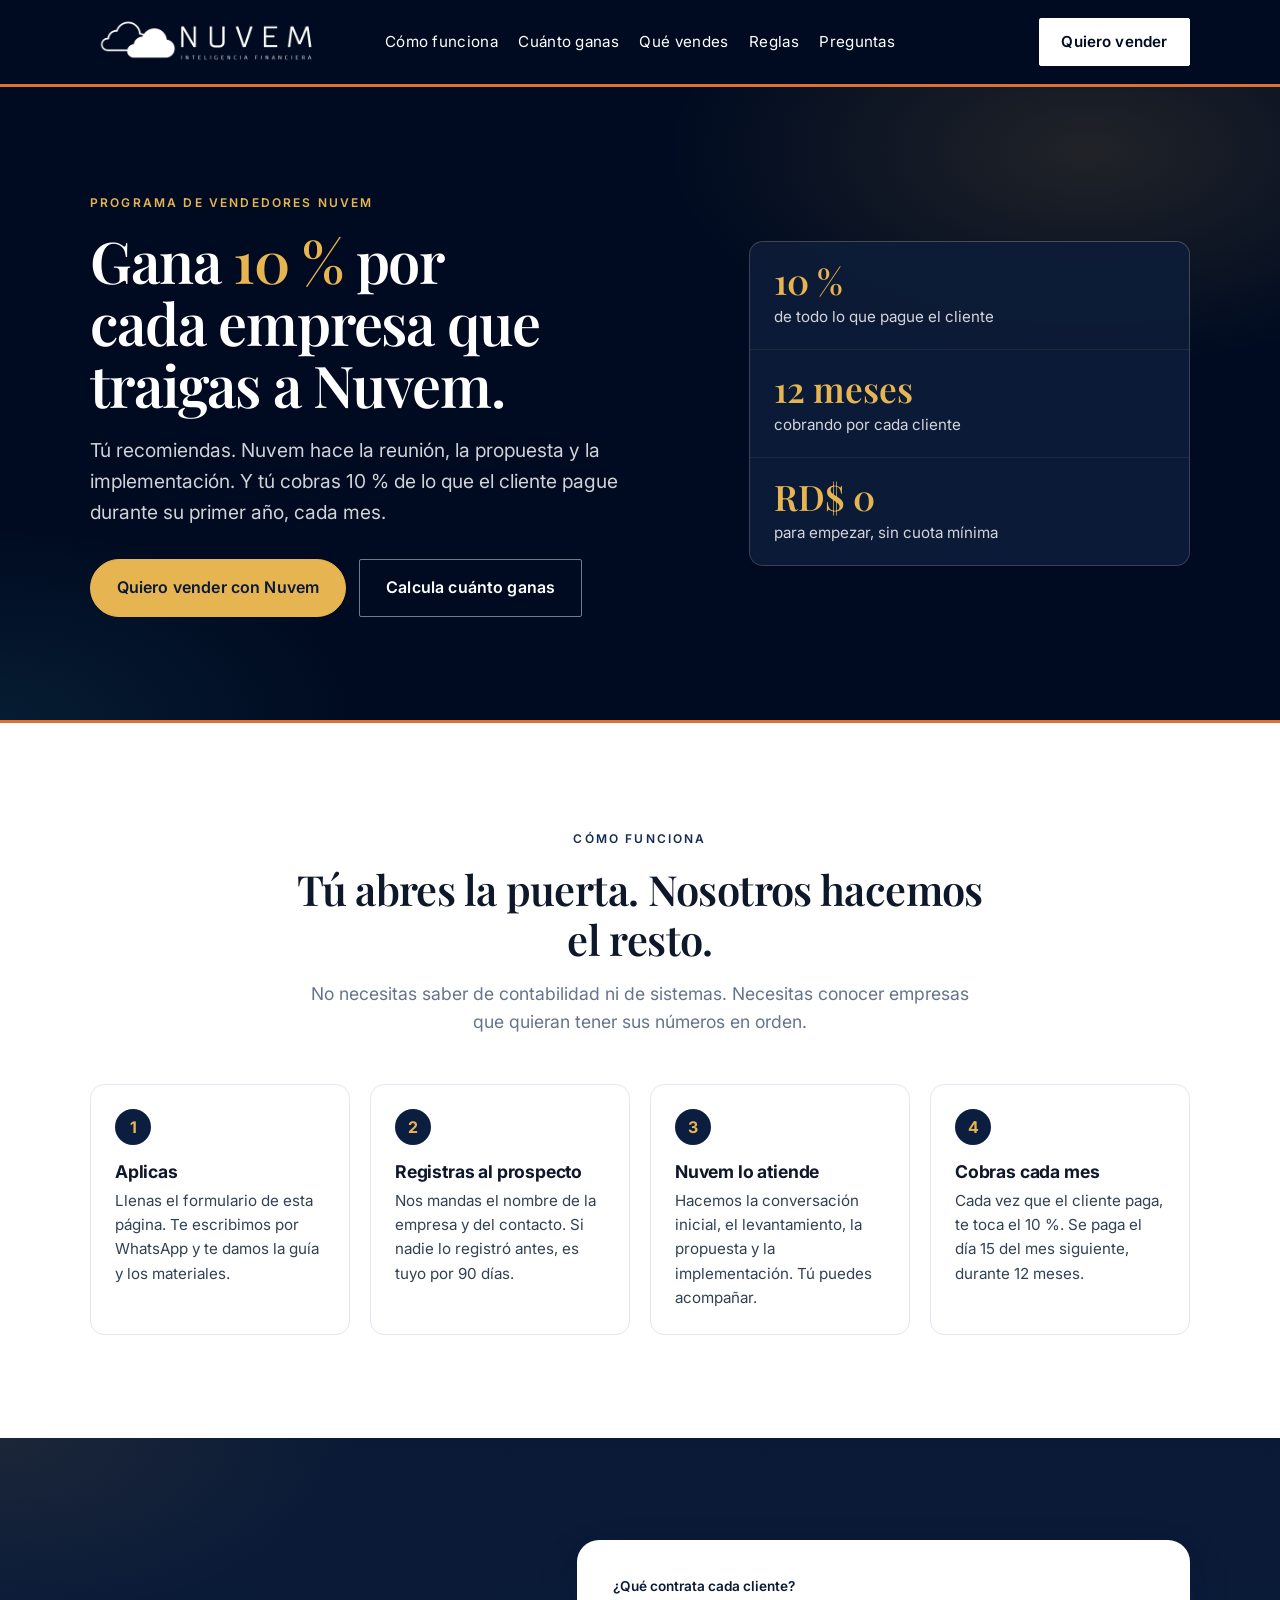
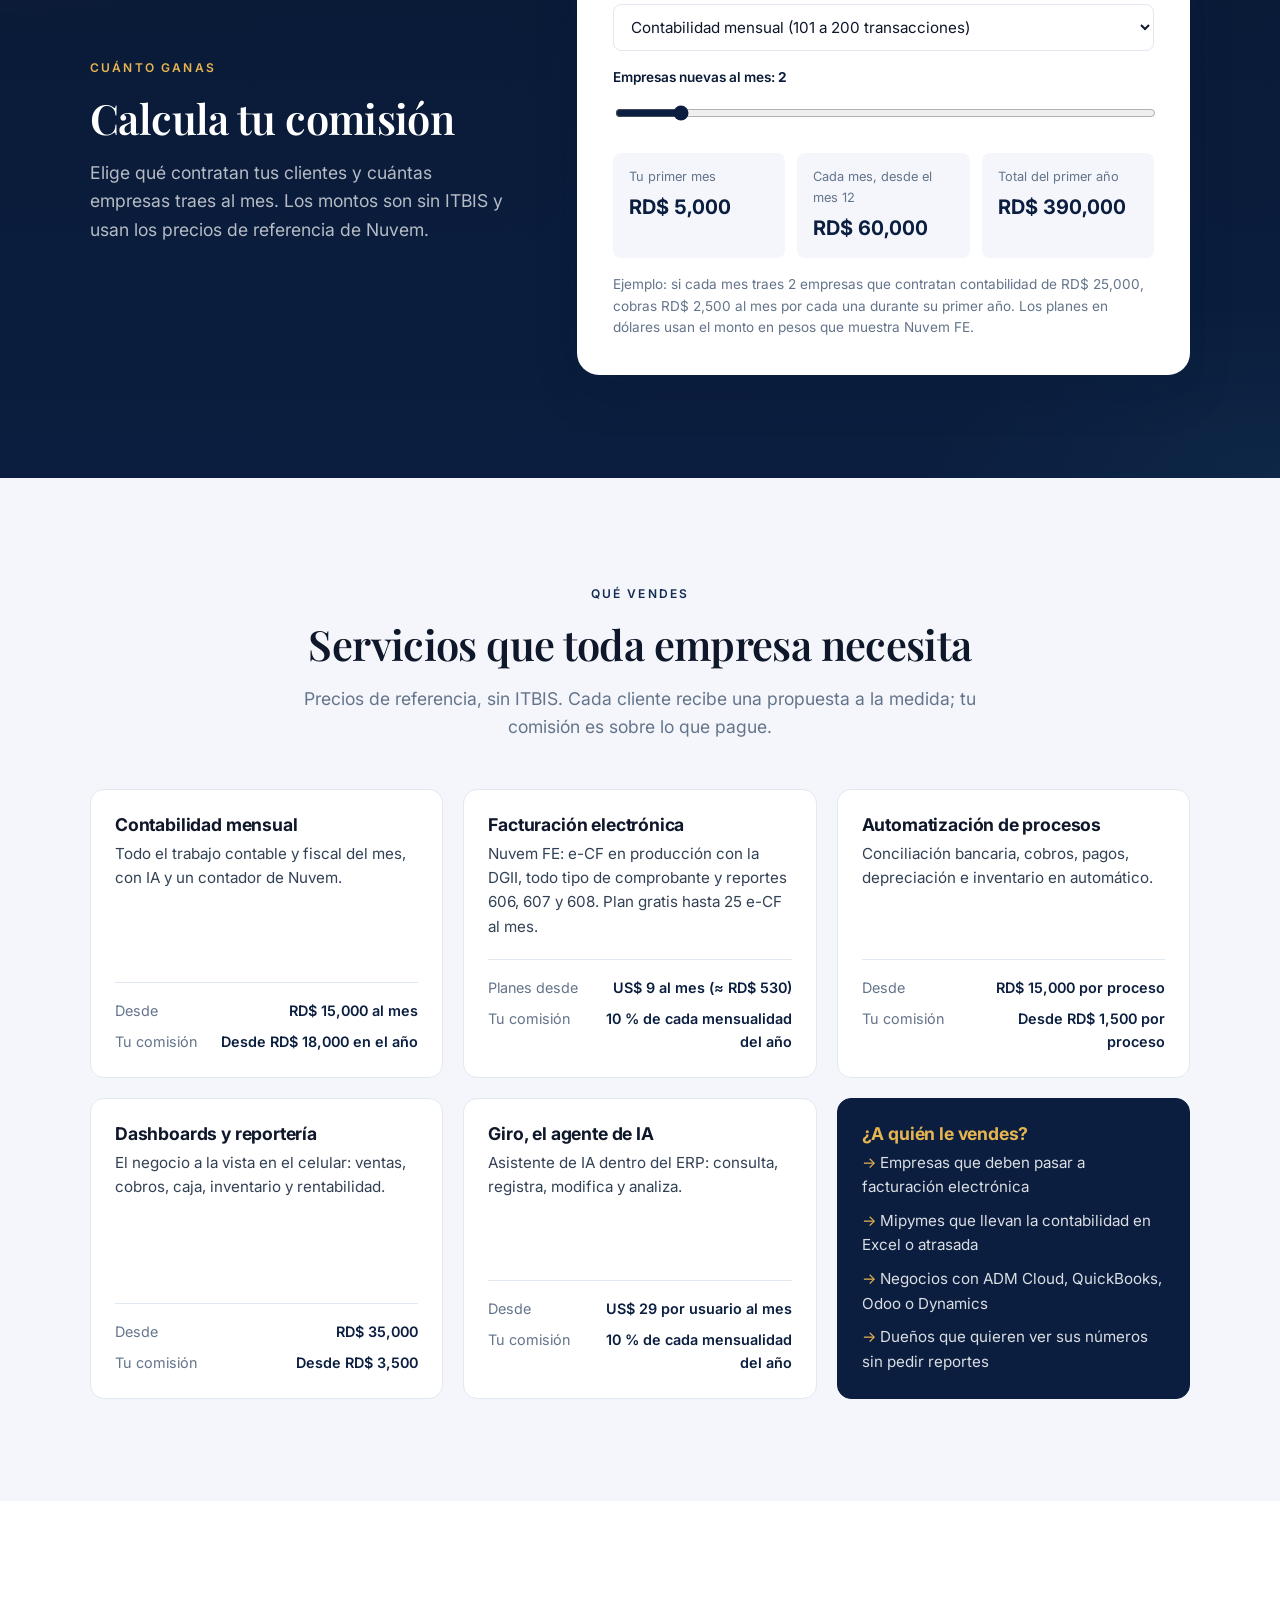
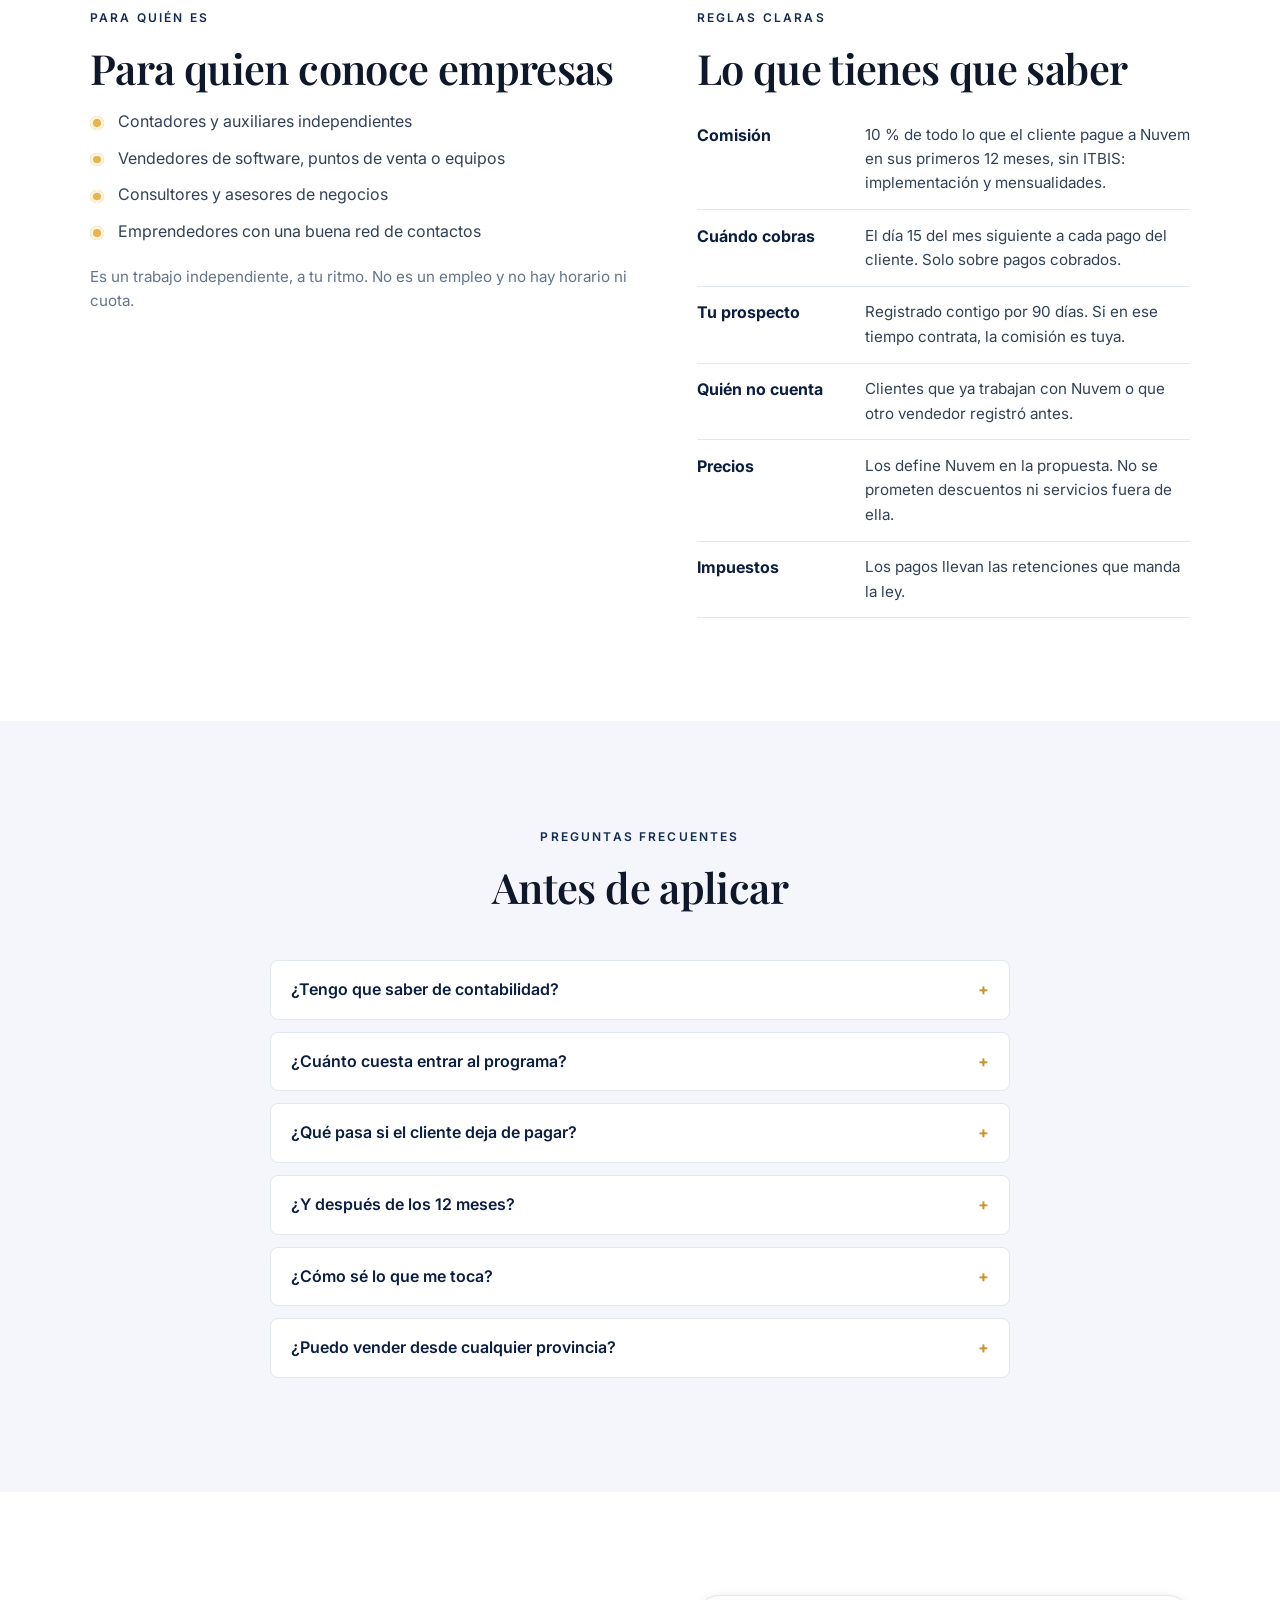
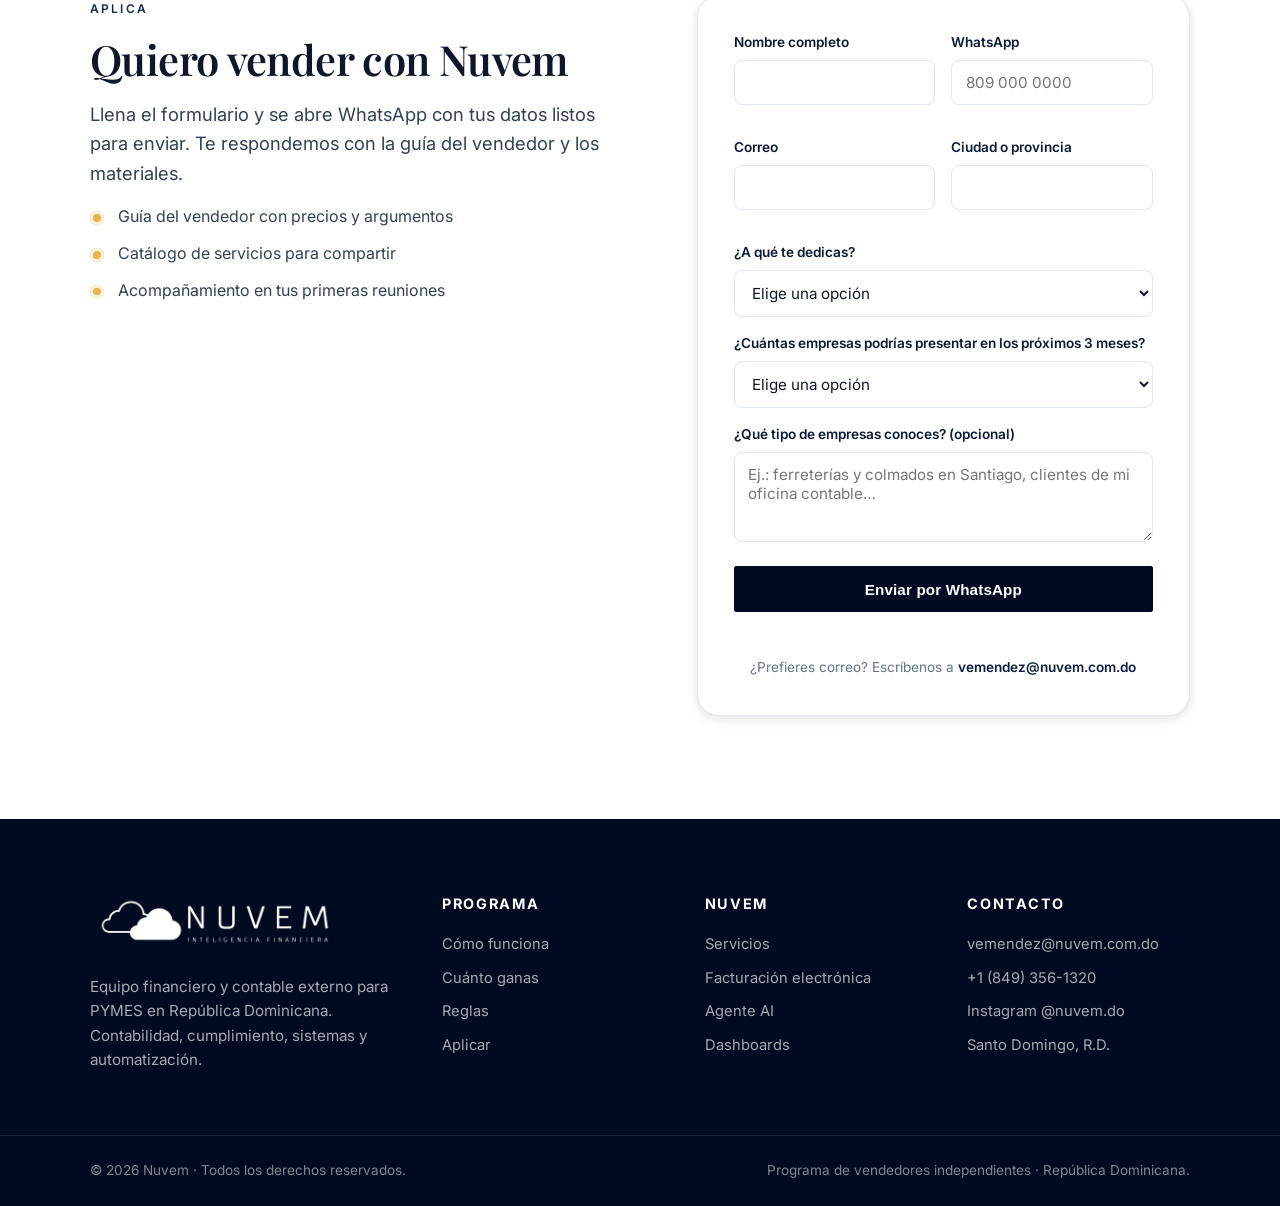
==== vendedores.html @ 3730b417 "Corrige precios de facturación electrónica en la página de vendedores Usa los planes de Nuvem FE (gr" ====
<!DOCTYPE html>
<html lang="es">
<head>
  <meta charset="UTF-8" />
  <meta name="viewport" content="width=device-width, initial-scale=1.0" />
  <meta name="description" content="Programa de vendedores de Nuvem: gana 10 % de lo que paguen durante su primer año las empresas que traigas. Contabilidad, facturación electrónica, automatización, dashboards y Giro." />
  <meta name="theme-color" content="#000B21" />
  <title>Vende con Nuvem · Programa de vendedores</title>

  <meta property="og:title" content="Vende con Nuvem: gana 10 % por cada empresa que traigas" />
  <meta property="og:description" content="Recomiendas, Nuvem vende e implementa, y tú cobras 10 % de lo que el cliente pague durante su primer año." />
  <meta property="og:type" content="website" />
  <meta property="og:url" content="https://nuvem.com.do/vendedores" />
  <meta property="og:image" content="https://nuvem.com.do/images/vendedores-og.png" />

  <link rel="preconnect" href="https://fonts.googleapis.com" />
  <link rel="preconnect" href="https://fonts.gstatic.com" crossorigin />
  <link href="https://fonts.googleapis.com/css2?family=Inter:wght@300;400;500;600;700;800&family=Playfair+Display:wght@500;600;700&display=swap" rel="stylesheet" />

  <link rel="stylesheet" href="styles.css" />
  <link rel="stylesheet" href="vendedores.css" />

  <link rel="icon" type="image/png" href="logos/nuvem-favicon.png" />
  <link rel="apple-touch-icon" href="logos/nuvem-favicon.png" />
</head>
<body>

  <!-- =================== NAVBAR =================== -->
  <header class="nav" id="nav">
    <div class="container nav__inner">
      <a href="index.html" class="brand" aria-label="Nuvem - Inicio">
        <img src="logos/nuvem-logo-white.png" alt="NuVEM · Inteligencia Financiera" class="brand__logo" width="200" height="60" />
      </a>

      <nav class="nav__links" id="navLinks" aria-label="Navegación del programa">
        <a href="#como-funciona">Cómo funciona</a>
        <a href="#calculadora">Cuánto ganas</a>
        <a href="#que-vendes">Qué vendes</a>
        <a href="#reglas">Reglas</a>
        <a href="#preguntas">Preguntas</a>
      </nav>

      <a href="#aplicar" class="btn btn--nav nav__cta">Quiero vender</a>

      <button class="nav__burger" id="navBurger" aria-label="Abrir menú" aria-controls="navLinks" aria-expanded="false">
        <span></span><span></span><span></span>
      </button>
    </div>
  </header>

  <!-- =================== HERO =================== -->
  <section class="vhero" id="top">
    <div class="container vhero__inner">
      <div class="vhero__copy">
        <p class="eyebrow">Programa de vendedores Nuvem</p>
        <h1 class="vhero__title">Gana <span>10 %</span> por cada empresa que traigas a Nuvem.</h1>
        <p class="vhero__sub">Tú recomiendas. Nuvem hace la reunión, la propuesta y la implementación. Y tú cobras 10 % de lo que el cliente pague durante su primer año, cada mes.</p>
        <div class="vhero__actions">
          <a href="#aplicar" class="btn btn--gold btn--lg">Quiero vender con Nuvem</a>
          <a href="#calculadora" class="btn btn--outline-light btn--lg">Calcula cuánto ganas</a>
        </div>
      </div>
      <dl class="vhero__stats">
        <div><dt>10 %</dt><dd>de todo lo que pague el cliente</dd></div>
        <div><dt>12 meses</dt><dd>cobrando por cada cliente</dd></div>
        <div><dt>RD$ 0</dt><dd>para empezar, sin cuota mínima</dd></div>
      </dl>
    </div>
  </section>

  <!-- =================== CÓMO FUNCIONA =================== -->
  <section class="section section--light" id="como-funciona">
    <div class="container">
      <div class="section__head section__head--center">
        <p class="eyebrow eyebrow--dark">Cómo funciona</p>
        <h2 class="section__title">Tú abres la puerta. Nosotros hacemos el resto.</h2>
        <p class="section__sub">No necesitas saber de contabilidad ni de sistemas. Necesitas conocer empresas que quieran tener sus números en orden.</p>
      </div>
      <ol class="vsteps" role="list">
        <li><span class="vsteps__n">1</span><h3>Aplicas</h3><p>Llenas el formulario de esta página. Te escribimos por WhatsApp y te damos la guía y los materiales.</p></li>
        <li><span class="vsteps__n">2</span><h3>Registras al prospecto</h3><p>Nos mandas el nombre de la empresa y del contacto. Si nadie lo registró antes, es tuyo por 90 días.</p></li>
        <li><span class="vsteps__n">3</span><h3>Nuvem lo atiende</h3><p>Hacemos la conversación inicial, el levantamiento, la propuesta y la implementación. Tú puedes acompañar.</p></li>
        <li><span class="vsteps__n">4</span><h3>Cobras cada mes</h3><p>Cada vez que el cliente paga, te toca el 10 %. Se paga el día 15 del mes siguiente, durante 12 meses.</p></li>
      </ol>
    </div>
  </section>

  <!-- =================== CALCULADORA =================== -->
  <section class="section section--dark" id="calculadora">
    <div class="container vcalc">
      <div class="vcalc__intro">
        <p class="eyebrow">Cuánto ganas</p>
        <h2 class="section__title">Calcula tu comisión</h2>
        <p class="section__sub">Elige qué contratan tus clientes y cuántas empresas traes al mes. Los montos son sin ITBIS y usan los precios de referencia de Nuvem.</p>
      </div>
      <div class="vcalc__card">
        <div class="field">
          <label for="calcService">¿Qué contrata cada cliente?</label>
          <select id="calcService">
            <option value="25000|0">Contabilidad mensual (101 a 200 transacciones)</option>
            <option value="26410|0">Contabilidad mensual (101 a 200) + facturación electrónica Pro</option>
            <option value="15000|0">Contabilidad mensual (hasta 100 transacciones)</option>
            <option value="1410|0">Facturación electrónica, plan Pro (US$ 24 al mes)</option>
            <option value="530|0">Facturación electrónica, plan Inicio (US$ 9 al mes)</option>
            <option value="0|60000">Conciliación bancaria automática</option>
            <option value="0|35000">Dashboards y reportería</option>
          </select>
        </div>
        <div class="field">
          <label for="calcCount">Empresas nuevas al mes: <output id="calcCountOut" for="calcCount">2</output></label>
          <input type="range" id="calcCount" min="1" max="10" step="1" value="2" />
        </div>
        <div class="vcalc__results" aria-live="polite">
          <div><span>Tu primer mes</span><strong id="calcFirst">RD$ 5,000</strong></div>
          <div><span>Cada mes, desde el mes 12</span><strong id="calcMonth12">RD$ 60,000</strong></div>
          <div><span>Total del primer año</span><strong id="calcYear">RD$ 390,000</strong></div>
        </div>
        <p class="vcalc__note">Ejemplo: si cada mes traes 2 empresas que contratan contabilidad de RD$ 25,000, cobras RD$ 2,500 al mes por cada una durante su primer año. Los planes en dólares usan el monto en pesos que muestra Nuvem FE.</p>
      </div>
    </div>
  </section>

  <!-- =================== QUÉ VENDES =================== -->
  <section class="section section--soft" id="que-vendes">
    <div class="container">
      <div class="section__head section__head--center">
        <p class="eyebrow eyebrow--dark">Qué vendes</p>
        <h2 class="section__title">Servicios que toda empresa necesita</h2>
        <p class="section__sub">Precios de referencia, sin ITBIS. Cada cliente recibe una propuesta a la medida; tu comisión es sobre lo que pague.</p>
      </div>
      <div class="vservices">
        <article><h3>Contabilidad mensual</h3><p>Todo el trabajo contable y fiscal del mes, con IA y un contador de Nuvem.</p><dl><div><dt>Desde</dt><dd>RD$ 15,000 al mes</dd></div><div><dt>Tu comisión</dt><dd>Desde RD$ 18,000 en el año</dd></div></dl></article>
        <article><h3>Facturación electrónica</h3><p>Nuvem FE: e-CF en producción con la DGII, todo tipo de comprobante y reportes 606, 607 y 608. Plan gratis hasta 25 e-CF al mes.</p><dl><div><dt>Planes desde</dt><dd>US$ 9 al mes (≈ RD$ 530)</dd></div><div><dt>Tu comisión</dt><dd>10 % de cada mensualidad del año</dd></div></dl></article>
        <article><h3>Automatización de procesos</h3><p>Conciliación bancaria, cobros, pagos, depreciación e inventario en automático.</p><dl><div><dt>Desde</dt><dd>RD$ 15,000 por proceso</dd></div><div><dt>Tu comisión</dt><dd>Desde RD$ 1,500 por proceso</dd></div></dl></article>
        <article><h3>Dashboards y reportería</h3><p>El negocio a la vista en el celular: ventas, cobros, caja, inventario y rentabilidad.</p><dl><div><dt>Desde</dt><dd>RD$ 35,000</dd></div><div><dt>Tu comisión</dt><dd>Desde RD$ 3,500</dd></div></dl></article>
        <article><h3>Giro, el agente de IA</h3><p>Asistente de IA dentro del ERP: consulta, registra, modifica y analiza.</p><dl><div><dt>Desde</dt><dd>US$ 29 por usuario al mes</dd></div><div><dt>Tu comisión</dt><dd>10 % de cada mensualidad del año</dd></div></dl></article>
        <article class="vservices__who"><h3>¿A quién le vendes?</h3><ul role="list"><li>Empresas que deben pasar a facturación electrónica</li><li>Mipymes que llevan la contabilidad en Excel o atrasada</li><li>Negocios con ADM Cloud, QuickBooks, Odoo o Dynamics</li><li>Dueños que quieren ver sus números sin pedir reportes</li></ul></article>
      </div>
    </div>
  </section>

  <!-- =================== PARA QUIÉN / REGLAS =================== -->
  <section class="section section--light" id="reglas">
    <div class="container grid-2 vrules">
      <div>
        <p class="eyebrow eyebrow--dark">Para quién es</p>
        <h2 class="section__title">Para quien conoce empresas</h2>
        <ul class="vchecks" role="list">
          <li>Contadores y auxiliares independientes</li>
          <li>Vendedores de software, puntos de venta o equipos</li>
          <li>Consultores y asesores de negocios</li>
          <li>Emprendedores con una buena red de contactos</li>
        </ul>
        <p class="vrules__aside">Es un trabajo independiente, a tu ritmo. No es un empleo y no hay horario ni cuota.</p>
      </div>
      <div>
        <p class="eyebrow eyebrow--dark">Reglas claras</p>
        <h2 class="section__title">Lo que tienes que saber</h2>
        <dl class="vterms">
          <div><dt>Comisión</dt><dd>10 % de todo lo que el cliente pague a Nuvem en sus primeros 12 meses, sin ITBIS: implementación y mensualidades.</dd></div>
          <div><dt>Cuándo cobras</dt><dd>El día 15 del mes siguiente a cada pago del cliente. Solo sobre pagos cobrados.</dd></div>
          <div><dt>Tu prospecto</dt><dd>Registrado contigo por 90 días. Si en ese tiempo contrata, la comisión es tuya.</dd></div>
          <div><dt>Quién no cuenta</dt><dd>Clientes que ya trabajan con Nuvem o que otro vendedor registró antes.</dd></div>
          <div><dt>Precios</dt><dd>Los define Nuvem en la propuesta. No se prometen descuentos ni servicios fuera de ella.</dd></div>
          <div><dt>Impuestos</dt><dd>Los pagos llevan las retenciones que manda la ley.</dd></div>
        </dl>
      </div>
    </div>
  </section>

  <!-- =================== PREGUNTAS =================== -->
  <section class="section section--soft" id="preguntas">
    <div class="container vfaq">
      <div class="section__head section__head--center">
        <p class="eyebrow eyebrow--dark">Preguntas frecuentes</p>
        <h2 class="section__title">Antes de aplicar</h2>
      </div>
      <details><summary>¿Tengo que saber de contabilidad?</summary><p>No. Tú presentas a Nuvem. Nuestro equipo hace la conversación inicial, explica los servicios y prepara la propuesta.</p></details>
      <details><summary>¿Cuánto cuesta entrar al programa?</summary><p>Nada. No hay cuota de entrada ni metas mínimas.</p></details>
      <details><summary>¿Qué pasa si el cliente deja de pagar?</summary><p>La comisión se calcula sobre lo que el cliente pague de verdad. Si deja de pagar o cancela, la comisión se detiene.</p></details>
      <details><summary>¿Y después de los 12 meses?</summary><p>La comisión de ese cliente termina. Por eso conviene traer clientes nuevos cada mes: tu ingreso crece mientras sigas cerrando.</p></details>
      <details><summary>¿Cómo sé lo que me toca?</summary><p>Cada mes recibes el detalle por cliente: qué pagó, cuánto te toca y cuándo se te deposita.</p></details>
      <details><summary>¿Puedo vender desde cualquier provincia?</summary><p>Sí. Las reuniones con los clientes se pueden hacer por videollamada en todo el país.</p></details>
    </div>
  </section>

  <!-- =================== APLICAR =================== -->
  <section class="section section--light" id="aplicar">
    <div class="container grid-2 vapply">
      <div>
        <p class="eyebrow eyebrow--dark">Aplica</p>
        <h2 class="section__title">Quiero vender con Nuvem</h2>
        <p class="lead">Llena el formulario y se abre WhatsApp con tus datos listos para enviar. Te respondemos con la guía del vendedor y los materiales.</p>
        <ul class="vchecks" role="list">
          <li>Guía del vendedor con precios y argumentos</li>
          <li>Catálogo de servicios para compartir</li>
          <li>Acompañamiento en tus primeras reuniones</li>
        </ul>
      </div>
      <form class="contact-form" id="applyForm" novalidate>
        <div class="field-row">
          <div class="field"><label for="fName">Nombre completo</label><input id="fName" name="nombre" autocomplete="name" required /></div>
          <div class="field"><label for="fPhone">WhatsApp</label><input id="fPhone" name="whatsapp" type="tel" autocomplete="tel" placeholder="809 000 0000" required /></div>
        </div>
        <div class="field-row">
          <div class="field"><label for="fEmail">Correo</label><input id="fEmail" name="correo" type="email" autocomplete="email" required /></div>
          <div class="field"><label for="fCity">Ciudad o provincia</label><input id="fCity" name="ciudad" autocomplete="address-level2" required /></div>
        </div>
        <div class="field">
          <label for="fRole">¿A qué te dedicas?</label>
          <select id="fRole" name="ocupacion" required>
            <option value="">Elige una opción</option>
            <option>Contador o auxiliar contable</option>
            <option>Vendedor de software o puntos de venta</option>
            <option>Consultor o asesor de negocios</option>
            <option>Vendedor en otra área</option>
            <option>Otro</option>
          </select>
        </div>
        <div class="field">
          <label for="fCount">¿Cuántas empresas podrías presentar en los próximos 3 meses?</label>
          <select id="fCount" name="empresas" required>
            <option value="">Elige una opción</option>
            <option>1 a 3</option>
            <option>4 a 10</option>
            <option>Más de 10</option>
          </select>
        </div>
        <div class="field">
          <label for="fNotes">¿Qué tipo de empresas conoces? (opcional)</label>
          <textarea id="fNotes" name="notas" placeholder="Ej.: ferreterías y colmados en Santiago, clientes de mi oficina contable…"></textarea>
        </div>
        <button type="submit" class="btn btn--navy btn--full">Enviar por WhatsApp</button>
        <p class="form-note" id="applyNote" role="status"></p>
        <p class="vapply__alt">¿Prefieres correo? Escríbenos a <span class="vapply__mail">vemendez@nuvem.com.do</span></p>
      </form>
    </div>
  </section>

  <!-- =================== FOOTER =================== -->
  <footer class="footer">
    <div class="container footer__grid">
      <div class="footer__brand">
        <a href="index.html" class="brand brand--light">
          <img src="logos/nuvem-logo-white.png" alt="NuVEM · Inteligencia Financiera" class="brand__logo" width="200" height="60" />
        </a>
        <p>Equipo financiero y contable externo para PYMES en República Dominicana. Contabilidad, cumplimiento, sistemas y automatización.</p>
      </div>
      <div>
        <h4>Programa</h4>
        <ul role="list">
          <li><a href="#como-funciona">Cómo funciona</a></li>
          <li><a href="#calculadora">Cuánto ganas</a></li>
          <li><a href="#reglas">Reglas</a></li>
          <li><a href="#aplicar">Aplicar</a></li>
        </ul>
      </div>
      <div>
        <h4>Nuvem</h4>
        <ul role="list">
          <li><a href="index.html#pilares">Servicios</a></li>
          <li><a href="index.html#ecf">Facturación electrónica</a></li>
          <li><a href="index.html#agente">Agente AI</a></li>
          <li><a href="index.html#dashboards">Dashboards</a></li>
        </ul>
      </div>
      <div>
        <h4>Contacto</h4>
        <ul role="list" class="footer__contact">
          <li><a href="mailto:vemendez@nuvem.com.do">vemendez@nuvem.com.do</a></li>
          <li><a href="https://wa.me/18493561320" target="_blank" rel="noopener noreferrer">+1 (849) 356-1320</a></li>
          <li><a href="https://instagram.com/nuvem.do" target="_blank" rel="noopener noreferrer">Instagram @nuvem.do</a></li>
          <li>Santo Domingo, R.D.</li>
        </ul>
      </div>
    </div>
    <div class="footer__bottom">
      <div class="container">
        <span>© <span id="year">2026</span> Nuvem · Todos los derechos reservados.</span>
        <span>Programa de vendedores independientes · República Dominicana.</span>
      </div>
    </div>
  </footer>

  <script src="vendedores.js"></script>
</body>
</html>
---- styles.css ----
/* =========================================================
   NUVEM · Inteligencia Financiera
   Landing page styles
   ========================================================= */

/* ---------- Design tokens ---------- */
:root {
  --navy-900: #0A1A36;
  --navy-800: #0B1E3F;
  --navy-700: #142B54;
  --navy-600: #1B3A6B;
  --navy-500: #2C4F87;

  --gold-500: #E6B450;
  --gold-600: #C99535;
  --gold-100: #FCF3DE;

  --accent: #E07030;
  --header-bg: #000B21;

  --teal-500: #3FB6C9;

  --ink-900: #0F172A;
  --ink-700: #334155;
  --ink-500: #64748B;
  --ink-300: #CBD5E1;
  --ink-200: #E2E8F0;
  --ink-100: #F1F5F9;
  --ink-50:  #F8FAFC;

  --white: #FFFFFF;
  --bg-soft: #F4F6FB;

  --shadow-sm: 0 1px 2px rgba(15, 23, 42, .06), 0 1px 3px rgba(15, 23, 42, .04);
  --shadow-md: 0 4px 14px rgba(11, 30, 63, .08), 0 2px 6px rgba(11, 30, 63, .05);
  --shadow-lg: 0 20px 50px -10px rgba(11, 30, 63, .25), 0 10px 25px -5px rgba(11, 30, 63, .12);

  --radius-sm: 8px;
  --radius-md: 14px;
  --radius-lg: 22px;
  --radius-xl: 28px;

  --container: 1180px;

  --font-sans: 'Inter', system-ui, -apple-system, "Segoe UI", Roboto, sans-serif;
  --font-display: 'Playfair Display', Georgia, serif;

  --ease: cubic-bezier(.22, .8, .36, 1);
}

/* ---------- Base ---------- */
*,
*::before,
*::after {
  box-sizing: border-box;
}

html {
  scroll-behavior: smooth;
  scroll-padding-top: 112px;
}

body {
  margin: 0;
  font-family: var(--font-sans);
  font-size: 16px;
  line-height: 1.6;
  color: var(--ink-700);
  background: var(--white);
  -webkit-font-smoothing: antialiased;
  -moz-osx-font-smoothing: grayscale;
}

h1, h2, h3, h4 {
  color: var(--ink-900);
  line-height: 1.2;
  margin: 0 0 .5em;
  font-weight: 700;
  letter-spacing: -0.01em;
}

h1 { font-family: var(--font-display); font-weight: 600; letter-spacing: -0.02em; }
h2 { font-family: var(--font-display); font-weight: 600; letter-spacing: -0.015em; }

p { margin: 0 0 1em; }

a {
  color: var(--navy-700);
  text-decoration: none;
  transition: color .2s var(--ease);
}
a:hover { color: var(--gold-600); }

ul { padding: 0; margin: 0; list-style: none; }

img, svg { max-width: 100%; display: block; }

.container {
  width: 100%;
  max-width: var(--container);
  margin-inline: auto;
  padding-inline: clamp(20px, 4vw, 40px);
}

/* ---------- Buttons ---------- */
.btn {
  display: inline-flex;
  align-items: center;
  justify-content: center;
  gap: .5rem;
  padding: .75rem 1.25rem;
  border-radius: 999px;
  font-weight: 600;
  font-size: .95rem;
  letter-spacing: 0.01em;
  cursor: pointer;
  border: 1.5px solid transparent;
  transition: transform .15s var(--ease), box-shadow .2s var(--ease), background-color .2s var(--ease), color .2s var(--ease), border-color .2s var(--ease);
  white-space: nowrap;
}
.btn:hover { transform: translateY(-1px); }
.btn:active { transform: translateY(0); }

.btn--primary {
  background: var(--navy-800);
  color: var(--white);
  border-color: var(--navy-800);
}
.btn--primary:hover {
  background: var(--navy-700);
  color: var(--white);
  box-shadow: var(--shadow-md);
}

.btn--gold {
  background: var(--gold-500);
  color: var(--navy-900);
  border-color: var(--gold-500);
}
.btn--gold:hover {
  background: var(--gold-600);
  color: var(--navy-900);
  box-shadow: 0 10px 24px rgba(230, 180, 80, .35);
}

.btn--ghost {
  background: transparent;
  color: var(--white);
  border-color: rgba(255, 255, 255, .35);
}
.btn--ghost:hover {
  background: rgba(255, 255, 255, .1);
  border-color: var(--white);
  color: var(--white);
}

.section--light .btn--ghost,
.section--soft .btn--ghost {
  color: var(--navy-800);
  border-color: rgba(11, 30, 63, .25);
}
.section--light .btn--ghost:hover,
.section--soft .btn--ghost:hover {
  background: rgba(11, 30, 63, .06);
  color: var(--navy-800);
}

.btn--lg { padding: .95rem 1.6rem; font-size: 1rem; }
.btn--full { width: 100%; }

.btn--nav {
  background: var(--white);
  color: var(--header-bg);
  border-color: var(--white);
  border-radius: 2px;
  font-weight: 600;
  padding: .65rem 1.35rem;
}
.btn--nav:hover {
  background: var(--ink-100);
  color: var(--header-bg);
  box-shadow: none;
}

.btn--navy {
  background: var(--header-bg);
  color: var(--white);
  border-color: var(--header-bg);
  border-radius: 2px;
  padding: .85rem 2rem;
  font-weight: 600;
}
.btn--navy:hover {
  background: var(--navy-700);
  color: var(--white);
}

/* ---------- Eyebrows ---------- */
.eyebrow {
  display: inline-block;
  font-size: .75rem;
  font-weight: 600;
  letter-spacing: 0.18em;
  text-transform: uppercase;
  color: var(--gold-500);
  margin-bottom: 1rem;
}
.eyebrow--dark { color: var(--navy-700); }
.eyebrow--gold { color: var(--gold-500); }

/* ---------- Navbar ---------- */
.nav {
  position: sticky;
  top: 0;
  z-index: 50;
  background: var(--header-bg);
  border-bottom: 3px solid var(--accent);
  box-shadow: none;
}

.nav .container {
  position: relative;
}

.nav__inner {
  display: grid;
  grid-template-columns: 1fr auto 1fr;
  align-items: center;
  gap: 1.5rem;
  padding-block: 1rem;
}
.nav__inner .brand { justify-self: start; }
.nav__inner .nav__links { justify-self: center; }
.nav__inner .nav__cta { justify-self: end; }
.nav__inner .nav__burger { justify-self: end; }

.brand {
  display: inline-flex;
  align-items: center;
  gap: .65rem;
  color: var(--navy-800);
  font-weight: 700;
  flex-shrink: 0;
  text-decoration: none;
}
.brand:hover { color: var(--navy-800); }

.brand__logo {
  height: 52px;
  width: auto;
  display: block;
  object-fit: contain;
  transition: opacity .2s var(--ease);
}
.brand:hover .brand__logo { opacity: .85; }

.nav__links {
  display: flex;
  align-items: center;
  gap: clamp(1.1rem, 1.6vw, 2rem);
}
.nav__links a {
  font-size: .95rem;
  font-weight: 400;
  color: var(--white);
  letter-spacing: 0.02em;
}
.nav__links a::after { display: none; }
.nav__links a:hover {
  color: rgba(255, 255, 255, .75);
}

.nav__burger {
  display: none;
  background: none;
  border: none;
  padding: .5rem;
  cursor: pointer;
  flex-direction: column;
  gap: 5px;
}
.nav__burger span {
  width: 24px;
  height: 2px;
  background: var(--white);
  border-radius: 2px;
  transition: transform .25s var(--ease), opacity .25s var(--ease);
}
.nav.is-open .nav__burger span:nth-child(1) { transform: translateY(7px) rotate(45deg); }
.nav.is-open .nav__burger span:nth-child(2) { opacity: 0; }
.nav.is-open .nav__burger span:nth-child(3) { transform: translateY(-7px) rotate(-45deg); }

/* ---------- HERO (integrado con la marca) ---------- */
.hero {
  position: relative;
  min-height: min(72vh, 640px);
  display: flex;
  align-items: center;
  justify-content: center;
  overflow: hidden;
  background: var(--header-bg);
  padding: 0;
  border-bottom: 3px solid var(--accent);
}

.hero__stage {
  position: absolute;
  inset: 0;
  z-index: 0;
}

.hero__bg {
  width: 100%;
  height: 100%;
  object-fit: cover;
  object-position: center 35%;
  transform: scale(1.04);
  filter: grayscale(25%) brightness(.65) contrast(1.05);
  opacity: .75;
}

.hero__veil {
  position: absolute;
  inset: 0;
  background: linear-gradient(
    180deg,
    rgba(0, 11, 33, .78) 0%,
    rgba(0, 11, 33, .62) 50%,
    rgba(0, 11, 33, .82) 100%
  );
}

.hero__copy {
  position: relative;
  z-index: 1;
  text-align: center;
  padding-block: clamp(4.5rem, 10vw, 6.5rem);
  max-width: 860px;
}

.hero__eyebrow {
  display: inline-block;
  font-size: .75rem;
  font-weight: 600;
  letter-spacing: 0.18em;
  text-transform: uppercase;
  color: var(--accent);
  margin: 0 0 1.1rem;
  opacity: 0;
  animation: heroFadeUp .8s var(--ease) .15s forwards;
}

.hero__title {
  font-family: var(--font-display);
  font-size: clamp(2rem, 4.6vw, 3.35rem);
  font-weight: 500;
  line-height: 1.14;
  color: var(--white);
  margin-bottom: 1.1rem;
  letter-spacing: -0.02em;
  opacity: 0;
  animation: heroFadeUp .85s var(--ease) .28s forwards;
}

.hero__subtitle {
  font-size: clamp(.98rem, 1.4vw, 1.12rem);
  font-weight: 400;
  color: rgba(255, 255, 255, .86);
  max-width: 620px;
  margin: 0 auto 1.75rem;
  line-height: 1.65;
  opacity: 0;
  animation: heroFadeUp .85s var(--ease) .42s forwards;
}

.hero__actions {
  display: flex;
  flex-wrap: wrap;
  justify-content: center;
  gap: .75rem;
  opacity: 0;
  animation: heroFadeUp .85s var(--ease) .55s forwards;
}

@keyframes heroFadeUp {
  from { opacity: 0; transform: translateY(18px); }
  to { opacity: 1; transform: translateY(0); }
}

.btn--outline {
  background: transparent;
  color: var(--header-bg);
  border: 1.5px solid rgba(0, 11, 33, .25);
  border-radius: 2px;
  padding: .85rem 1.6rem;
  font-weight: 600;
}
.btn--outline:hover {
  background: rgba(0, 11, 33, .05);
  color: var(--header-bg);
}

.btn--outline-light {
  background: transparent;
  color: var(--white);
  border: 1.5px solid rgba(255, 255, 255, .45);
  border-radius: 2px;
  padding: .85rem 1.6rem;
  font-weight: 600;
}
.btn--outline-light:hover {
  background: rgba(255, 255, 255, .1);
  color: var(--white);
}

.section__title--center {
  text-align: center;
  font-size: clamp(1.75rem, 3.2vw, 2.5rem);
  font-weight: 500;
  margin-bottom: 1rem;
  max-width: 780px;
  margin-inline: auto;
}

.section__head--center .section__sub {
  max-width: 680px;
  margin-inline: auto;
}

/* ---------- Ecosystem logos ---------- */
.ecosystem {
  background: var(--white);
  border-bottom: 1px solid var(--ink-200);
  padding-block: clamp(2rem, 4vw, 3rem);
  text-align: center;
  position: relative;
  z-index: 2;
}
.ecosystem .container {
  background: transparent;
  border: none;
  box-shadow: none;
  padding: 0;
}
.ecosystem__intro {
  font-size: .95rem;
  color: var(--ink-700);
  margin: 0 auto 1.5rem;
  max-width: 560px;
}
.ecosystem__logos {
  display: flex;
  flex-wrap: wrap;
  justify-content: center;
  gap: 1rem 1.5rem;
  margin-bottom: 1.25rem;
}
.eco-logo {
  display: inline-flex;
  align-items: center;
  gap: .65rem;
  padding: .75rem 1.1rem;
  background: var(--white);
  border: 1px solid var(--ink-200);
  min-width: 150px;
  justify-content: flex-start;
  transition: border-color .2s var(--ease), box-shadow .2s var(--ease);
}
.eco-logo:hover {
  border-color: var(--ink-300);
  box-shadow: var(--shadow-sm);
}
.eco-logo img {
  width: 32px;
  height: 32px;
  object-fit: contain;
  flex-shrink: 0;
}
.eco-logo__name {
  font-size: .9rem;
  font-weight: 600;
  color: var(--navy-900);
}
.ecosystem__note {
  margin: 0;
  font-size: .82rem;
  color: var(--ink-500);
}

/* ---------- Tech cards ---------- */
.tech-cards {
  display: grid;
  grid-template-columns: repeat(3, 1fr);
  gap: 1.25rem;
  margin-top: 2rem;
}
.tech-card {
  background: var(--white);
  border: 1px solid var(--ink-200);
  padding: 1.75rem 1.5rem;
  transition: transform .25s var(--ease), box-shadow .25s var(--ease);
}
.tech-card:hover {
  transform: translateY(-3px);
  box-shadow: var(--shadow-md);
}
.tech-card__icon {
  width: 48px;
  height: 48px;
  display: flex;
  align-items: center;
  justify-content: center;
  background: var(--header-bg);
  color: var(--accent);
  margin-bottom: 1.1rem;
}
.tech-card h3 {
  font-family: var(--font-sans);
  font-size: 1.15rem;
  color: var(--navy-900);
  margin-bottom: .65rem;
}
.tech-card p {
  margin: 0;
  font-size: .95rem;
  color: var(--ink-500);
  line-height: 1.65;
}

.authority-band h2 {
  max-width: 720px;
  margin-inline: auto;
}
.authority-band p {
  max-width: 640px;
  margin-inline: auto;
}

/* ---------- Problems ---------- */
.problems-grid {
  display: grid;
  grid-template-columns: repeat(3, 1fr);
  gap: 1.25rem;
  margin-top: 2.5rem;
}
.problem-card {
  border: 1px solid var(--ink-200);
  padding: 1.35rem 1.25rem;
  background: var(--white);
}
.problem-card h3 {
  font-family: var(--font-sans);
  font-size: 1.05rem;
  color: var(--navy-900);
  margin-bottom: .45rem;
}
.problem-card p {
  margin: 0;
  font-size: .92rem;
  color: var(--ink-500);
}
.problems-closer {
  text-align: center;
  margin: 2.5rem auto 0;
  max-width: 640px;
  font-size: 1.1rem;
  color: var(--navy-900);
}

/* ---------- Four pillars ---------- */
.pillars-main {
  display: grid;
  grid-template-columns: repeat(2, 1fr);
  gap: 1.25rem;
}
.pillar-main {
  background: var(--white);
  border: 1px solid var(--ink-200);
  padding: 1.75rem;
}
.pillar-main__num {
  font-family: var(--font-display);
  font-size: 1.1rem;
  color: var(--accent);
  letter-spacing: 0.08em;
  margin-bottom: .65rem;
}
.pillar-main h3 {
  font-family: var(--font-sans);
  font-size: 1.2rem;
  color: var(--navy-900);
  margin-bottom: .5rem;
}
.pillar-main > p {
  color: var(--ink-500);
  font-size: .95rem;
  margin-bottom: 1rem;
}
.pillar-main ul {
  display: flex;
  flex-direction: column;
  gap: .4rem;
}
.pillar-main li {
  position: relative;
  padding-left: 1.15rem;
  font-size: .9rem;
  color: var(--ink-700);
}
.pillar-main li::before {
  content: "›";
  position: absolute;
  left: 0;
  color: var(--accent);
  font-weight: 700;
}
.tech-note {
  margin-top: 1.75rem;
  padding: 1.15rem 1.35rem;
  border-left: 3px solid var(--accent);
  background: var(--white);
  font-size: .95rem;
  color: var(--ink-700);
}

/* ---------- Systems ---------- */
.systems-grid {
  display: grid;
  grid-template-columns: 1fr 1fr;
  gap: 1.25rem;
  margin-top: 2rem;
}
.system-card {
  background: var(--header-bg);
  color: rgba(255, 255, 255, .85);
  padding: 2rem;
}
.system-card h3 {
  font-family: var(--font-sans);
  color: var(--white);
  font-size: 1.35rem;
  margin-bottom: .75rem;
}
.system-card p {
  margin: 0;
  line-height: 1.65;
}
.systems-tags {
  display: flex;
  flex-wrap: wrap;
  justify-content: center;
  gap: .65rem;
  margin-top: 1.75rem;
}
.systems-tags li {
  border: 1px solid var(--ink-200);
  padding: .4rem .9rem;
  font-size: .85rem;
  font-weight: 600;
  color: var(--navy-800);
}

/* ---------- Cases ---------- */
.cases-grid {
  display: grid;
  grid-template-columns: repeat(3, 1fr);
  gap: 1.25rem;
  margin-top: 2rem;
}
.case-card {
  border: 1px solid var(--ink-200);
  padding: 1.5rem;
  background: var(--white);
}
.case-card__label {
  display: inline-block;
  font-size: .7rem;
  font-weight: 700;
  letter-spacing: 0.12em;
  text-transform: uppercase;
  color: var(--accent);
  margin-bottom: .75rem;
}
.case-card h3 {
  font-family: var(--font-sans);
  font-size: 1.1rem;
  margin-bottom: .55rem;
}
.case-card p {
  margin: 0;
  font-size: .92rem;
  color: var(--ink-500);
}

/* ---------- Diff ---------- */
.diff-grid {
  display: grid;
  grid-template-columns: repeat(4, 1fr);
  gap: 1.25rem;
  margin-top: 2rem;
}
.diff-card {
  border-top: 3px solid var(--header-bg);
  padding-top: 1.25rem;
}
.diff-card h3 {
  font-family: var(--font-sans);
  font-size: 1.05rem;
  margin-bottom: .45rem;
}
.diff-card p {
  margin: 0;
  font-size: .92rem;
  color: var(--ink-500);
}

/* ---------- Agente AI ---------- */
.agent {
  background: var(--white);
  border-top: 1px solid var(--ink-200);
}

.agent__layout {
  display: grid;
  grid-template-columns: 1fr 1.35fr;
  gap: clamp(2rem, 4vw, 3rem);
  align-items: start;
  margin-top: 2rem;
}

.agent__intro .lead {
  margin-bottom: 1.25rem;
}

.agent__promises {
  display: flex;
  flex-direction: column;
  gap: .65rem;
  margin-bottom: 1.75rem;
}

.agent__promises li {
  position: relative;
  padding-left: 1.25rem;
  font-size: .95rem;
  color: var(--ink-700);
}

.agent__promises li::before {
  content: "›";
  position: absolute;
  left: 0;
  color: var(--accent);
  font-weight: 700;
}

.agent__capabilities {
  display: grid;
  grid-template-columns: 1fr 1fr;
  gap: 1rem;
}

.agent-card {
  border: 1px solid var(--ink-200);
  background: var(--ink-50);
  padding: 1.25rem 1.15rem;
}

.agent-card h3 {
  font-family: var(--font-sans);
  font-size: 1rem;
  color: var(--navy-900);
  margin-bottom: .4rem;
}

.agent-card p {
  margin: 0;
  font-size: .9rem;
  color: var(--ink-500);
  line-height: 1.55;
}

.agent__footnote {
  margin-top: 2rem;
  padding: 1.15rem 1.35rem;
  border-left: 3px solid var(--accent);
  background: var(--ink-50);
  font-size: .95rem;
  color: var(--ink-700);
}

/* ---------- Facturación electrónica (e-CF) ---------- */
.ecf {
  background: var(--white);
  border-top: 1px solid var(--ink-200);
}

.ecf__layout {
  display: grid;
  grid-template-columns: 1fr 1.05fr;
  gap: clamp(2rem, 4vw, 3.25rem);
  align-items: center;
  margin-top: 2rem;
}

.ecf__intro .lead {
  margin-bottom: 1.25rem;
}

.ecf__actions {
  display: flex;
  flex-wrap: wrap;
  gap: .75rem;
  margin-bottom: .85rem;
}

.ecf__visual {
  margin: 0;
  background: var(--header-bg);
  overflow: hidden;
  border: 1px solid var(--ink-200);
}

.ecf__visual img {
  width: 100%;
  height: 100%;
  max-height: 420px;
  object-fit: cover;
  object-position: center 40%;
}

.ecf__visual figcaption {
  margin: 0;
  padding: .7rem 1rem;
  color: rgba(255, 255, 255, .62);
  font-size: .75rem;
  letter-spacing: .04em;
}

.ecf__capabilities {
  display: grid;
  grid-template-columns: repeat(2, 1fr);
  gap: 1rem;
  margin-top: 2.25rem;
}

.ecf-card {
  border: 1px solid var(--ink-200);
  background: var(--ink-50);
  padding: 1.25rem 1.15rem;
}

.ecf-card h3 {
  font-family: var(--font-sans);
  font-size: 1rem;
  color: var(--navy-900);
  margin-bottom: .4rem;
}

.ecf-card p {
  margin: 0;
  font-size: .9rem;
  color: var(--ink-500);
  line-height: 1.55;
}

/* ---------- Dashboards ---------- */
.dashboards__intro {
  display: flex;
  flex-wrap: wrap;
  align-items: center;
  justify-content: space-between;
  gap: 1.25rem 2rem;
  margin: 0 auto 1.75rem;
  max-width: 820px;
}
.dashboards__promises {
  margin-bottom: 0;
}
.dashboard-frame {
  margin: 0;
  background: var(--header-bg);
  border-radius: var(--radius-lg);
  overflow: hidden;
  border: 1px solid rgba(255, 255, 255, .08);
  box-shadow: var(--shadow-lg);
}
.dashboard-frame__chrome {
  display: flex;
  align-items: center;
  gap: .4rem;
  padding: .7rem 1rem;
}
.dashboard-frame__chrome span {
  width: 8px;
  height: 8px;
  border-radius: 50%;
  background: rgba(255, 255, 255, .22);
}
.dashboard-frame__chrome p {
  margin: 0 0 0 .65rem;
  color: rgba(255, 255, 255, .55);
  font-size: .75rem;
  letter-spacing: .04em;
}
.dashboard-frame__stage {
  position: relative;
  width: 100%;
  aspect-ratio: 1140 / 541;
  min-height: 360px;
  background: #f3f6fb;
}
.dashboard-frame__embed {
  position: absolute;
  inset: 0;
  width: 100%;
  height: 100%;
  border: 0;
}
.dashboards__note {
  margin: 1rem 0 0;
  text-align: center;
  font-size: .9rem;
  color: var(--ink-500);
}
.dashboards__note a {
  color: var(--navy-700);
  font-weight: 600;
}

/* ---------- Conócenos ---------- */
.conocenos {
  padding-block: clamp(4rem, 8vw, 6.5rem);
}

.grid-2--conocenos {
  align-items: center;
  gap: clamp(2rem, 5vw, 4.5rem);
}

.conocenos__photo {
  margin: 0;
  line-height: 0;
}

.conocenos__photo img {
  width: 100%;
  max-width: 420px;
  margin-inline: auto;
  aspect-ratio: 3 / 4;
  object-fit: cover;
  object-position: center top;
  display: block;
  border: 1px solid var(--ink-200);
}

.conocenos__content .section__title {
  font-size: clamp(1.65rem, 2.8vw, 2.25rem);
  margin-bottom: 1rem;
}

.conocenos__content .lead {
  margin-bottom: 1rem;
}

.conocenos__content p:last-of-type {
  margin-bottom: 1.5rem;
}

.conocenos__highlights {
  display: flex;
  flex-direction: column;
  gap: .65rem;
  margin-bottom: 2rem;
}

.conocenos__highlights li {
  position: relative;
  padding-left: 1.35rem;
  font-size: .95rem;
  color: var(--ink-700);
}

.conocenos__highlights li::before {
  content: "›";
  position: absolute;
  left: 0;
  color: var(--accent);
  font-weight: 700;
  font-size: 1.1rem;
}

/* ---------- Sections ---------- */
.section {
  padding-block: clamp(4rem, 8vw, 7rem);
}
.section--light { background: var(--white); }
.section--soft { background: var(--bg-soft); }
.section--dark {
  background: linear-gradient(180deg, var(--navy-900) 0%, var(--navy-800) 100%);
  color: rgba(255, 255, 255, .8);
  position: relative;
  overflow: hidden;
}
.section--dark::before {
  content: "";
  position: absolute;
  inset: 0;
  background:
    radial-gradient(600px 300px at 0% 0%, rgba(230, 180, 80, .08), transparent 60%),
    radial-gradient(600px 300px at 100% 100%, rgba(63, 182, 201, .06), transparent 60%);
  pointer-events: none;
}
.section--dark .section__title { color: var(--white); }

.section__head { margin-bottom: 3rem; }
.section__head--center { text-align: center; max-width: 720px; margin-inline: auto; }

.section__title {
  font-size: clamp(1.75rem, 3.4vw, 2.6rem);
  margin-bottom: 1rem;
}
.section__title--light { color: var(--white); }
.section__sub {
  font-size: 1.1rem;
  color: var(--ink-500);
}
.section--dark .section__sub { color: rgba(255, 255, 255, .7); }

.lead {
  font-size: 1.15rem;
  color: var(--ink-700);
  margin-bottom: 1rem;
}

/* ---------- Quiénes Somos ---------- */
.grid-2 {
  display: grid;
  grid-template-columns: 1.1fr 1fr;
  gap: clamp(2rem, 5vw, 4rem);
  align-items: start;
}
.grid-2--contact {
  grid-template-columns: .9fr 1.15fr;
  align-items: start;
}

.pillars {
  display: grid;
  grid-template-columns: 1fr 1fr;
  gap: 1.25rem;
  margin-top: 2rem;
}
.pillar {
  background: var(--white);
  border: 1px solid var(--ink-200);
  border-radius: var(--radius-md);
  padding: 1.25rem;
  transition: transform .25s var(--ease), box-shadow .25s var(--ease), border-color .25s var(--ease);
}
.pillar:hover {
  transform: translateY(-3px);
  box-shadow: var(--shadow-md);
  border-color: var(--ink-300);
}
.pillar__icon {
  width: 40px;
  height: 40px;
  display: flex;
  align-items: center;
  justify-content: center;
  border-radius: 10px;
  background: var(--navy-800);
  color: var(--gold-500);
  margin-bottom: .8rem;
}
.pillar h3 {
  font-family: var(--font-sans);
  font-size: 1rem;
  margin-bottom: .35rem;
  color: var(--navy-900);
}
.pillar p {
  font-size: .9rem;
  color: var(--ink-500);
  margin: 0;
}

.quote-card {
  background: linear-gradient(160deg, var(--navy-800) 0%, var(--navy-900) 100%);
  color: var(--white);
  border-radius: var(--radius-lg);
  padding: clamp(1.5rem, 3vw, 2.25rem);
  box-shadow: var(--shadow-lg);
  position: relative;
  overflow: hidden;
}
.quote-card::before {
  content: "";
  position: absolute;
  top: -80px;
  right: -80px;
  width: 240px;
  height: 240px;
  border-radius: 50%;
  background: radial-gradient(circle, rgba(230, 180, 80, .18), transparent 70%);
}
.quote-card__badge {
  display: inline-block;
  background: rgba(255, 255, 255, .1);
  color: var(--gold-500);
  font-size: .72rem;
  font-weight: 600;
  letter-spacing: 0.12em;
  text-transform: uppercase;
  padding: .35rem .65rem;
  border-radius: 999px;
  margin-bottom: 1.25rem;
}
.quote-card__text {
  font-family: var(--font-display);
  font-size: clamp(1.15rem, 1.5vw, 1.4rem);
  line-height: 1.4;
  color: var(--white);
  margin-bottom: 1.5rem;
}
.quote-card__meta {
  display: flex;
  align-items: center;
  gap: .85rem;
  padding-bottom: 1.25rem;
  border-bottom: 1px solid rgba(255, 255, 255, .12);
  margin-bottom: 1.25rem;
}
.quote-card__avatar {
  width: 44px;
  height: 44px;
  border-radius: 50%;
  background: var(--gold-500);
  color: var(--navy-900);
  font-weight: 700;
  display: flex;
  align-items: center;
  justify-content: center;
  font-size: .9rem;
}
.quote-card__meta strong {
  display: block;
  font-size: .95rem;
  color: var(--white);
}
.quote-card__meta span {
  font-size: .8rem;
  color: rgba(255, 255, 255, .65);
}
.quote-card__list {
  display: flex;
  flex-direction: column;
  gap: .55rem;
}
.quote-card__list li {
  display: flex;
  gap: .55rem;
  font-size: .92rem;
  color: rgba(255, 255, 255, .85);
}
.quote-card__list span {
  color: var(--gold-500);
  font-weight: 700;
}

/* ---------- Servicios (catálogo) ---------- */
.section--catalog {
  background: var(--white);
  border-top: 1px solid var(--ink-200);
}

.services {
  display: grid;
  grid-template-columns: repeat(3, 1fr);
  gap: 1.25rem;
}
.service {
  background: var(--white);
  border: 1px solid var(--ink-200);
  border-radius: var(--radius-sm);
  padding: 1.75rem;
  transition: transform .3s var(--ease), box-shadow .3s var(--ease), border-color .3s var(--ease);
  position: relative;
}
.service:hover {
  transform: translateY(-2px);
  box-shadow: var(--shadow-md);
  border-color: var(--ink-300);
}
.service--featured {
  border-color: var(--navy-700);
  box-shadow: var(--shadow-sm);
}
.service__pill {
  position: absolute;
  top: 1.25rem;
  right: 1.25rem;
  background: var(--gold-500);
  color: var(--navy-900);
  font-size: .7rem;
  font-weight: 700;
  letter-spacing: 0.08em;
  text-transform: uppercase;
  padding: .3rem .55rem;
  border-radius: 999px;
}
.service__num {
  font-family: var(--font-display);
  font-size: 1.1rem;
  font-weight: 600;
  color: var(--navy-700);
  letter-spacing: 0.1em;
  margin-bottom: .75rem;
}
.service h3 {
  font-family: var(--font-sans);
  font-size: 1.2rem;
  color: var(--ink-900);
  margin-bottom: .55rem;
}
.service p {
  color: var(--ink-500);
  font-size: .95rem;
  margin-bottom: 1.1rem;
}
.service ul {
  display: flex;
  flex-direction: column;
  gap: .5rem;
}
.service ul li {
  position: relative;
  padding-left: 1.25rem;
  font-size: .92rem;
  color: var(--ink-700);
}
.service ul li::before {
  content: "›";
  position: absolute;
  left: 0;
  color: var(--accent);
  font-weight: 700;
}
.service--wide {
  grid-column: span 3;
  display: grid;
  grid-template-columns: 1fr 1.5fr;
  gap: 2rem;
  align-items: center;
}
.service--wide ul.service__tags {
  display: flex;
  flex-direction: row;
  flex-wrap: wrap;
  gap: .5rem;
}
.service__tags li {
  padding: .4rem .8rem;
  background: var(--ink-50);
  border: 1px solid var(--ink-200);
  border-radius: 999px;
  font-size: .85rem;
  color: var(--ink-700);
}
.service__tags li::before { display: none; }
.service__tags li { padding-left: .8rem; }

/* ---------- Precios ---------- */
.pricing-grid {
  display: grid;
  grid-template-columns: 1fr 1.2fr;
  gap: 1.5rem;
  align-items: stretch;
}
.price-card {
  background: var(--white);
  border: 1px solid var(--ink-200);
  border-radius: var(--radius-lg);
  padding: clamp(1.5rem, 3vw, 2rem);
  box-shadow: var(--shadow-sm);
  display: flex;
  flex-direction: column;
  gap: 1.25rem;
  transition: box-shadow .25s var(--ease), transform .25s var(--ease);
}
.price-card:hover {
  box-shadow: var(--shadow-md);
}
.price-card header h3 {
  font-family: var(--font-sans);
  font-size: 1.25rem;
  margin-bottom: .35rem;
  color: var(--navy-900);
}
.price-card header p {
  color: var(--ink-500);
  font-size: .95rem;
  margin: 0;
}

.price-table {
  width: 100%;
  border-collapse: collapse;
  font-size: .95rem;
}
.price-table th {
  text-align: left;
  font-size: .75rem;
  text-transform: uppercase;
  letter-spacing: 0.08em;
  color: var(--ink-500);
  font-weight: 600;
  padding: .65rem 0;
  border-bottom: 1px solid var(--ink-200);
}
.price-table td {
  padding: .8rem 0;
  border-bottom: 1px solid var(--ink-100);
  color: var(--ink-700);
}
.price-table td:last-child { text-align: right; }
.price-table tr:last-child td { border-bottom: none; }
.price-table__highlight td {
  background: linear-gradient(90deg, rgba(230, 180, 80, .12), transparent);
  border-radius: 6px;
  color: var(--navy-900);
}
.price-table strong { color: var(--navy-900); font-weight: 700; }

.tier-grid {
  display: grid;
  grid-template-columns: repeat(3, 1fr);
  gap: .75rem;
  margin-top: .5rem;
}
.tier {
  position: relative;
  border: 1px solid var(--ink-200);
  border-radius: var(--radius-md);
  padding: 1.1rem 1rem;
  background: var(--ink-50);
  display: flex;
  flex-direction: column;
  gap: .35rem;
  transition: transform .2s var(--ease), border-color .2s var(--ease);
}
.tier:hover { transform: translateY(-2px); border-color: var(--ink-300); }
.tier__name {
  font-family: var(--font-display);
  font-size: 1.1rem;
  font-weight: 600;
  color: var(--navy-800);
}
.tier__price {
  font-size: .85rem;
  color: var(--ink-500);
  display: block;
  margin-bottom: .6rem;
}
.tier__price strong {
  font-family: var(--font-display);
  font-size: 1.35rem;
  color: var(--navy-900);
  font-weight: 700;
  display: inline-block;
  margin: 0 .15rem;
}
.tier__price small {
  font-size: .75rem;
  color: var(--ink-500);
}
.tier ul {
  display: flex;
  flex-direction: column;
  gap: .35rem;
  font-size: .85rem;
  color: var(--ink-700);
}
.tier ul li::before {
  content: "·";
  margin-right: .4rem;
  color: var(--gold-500);
  font-weight: 700;
}
.tier--featured {
  background: linear-gradient(160deg, var(--navy-800), var(--navy-900));
  color: var(--white);
  border-color: var(--navy-800);
}
.tier--featured .tier__name,
.tier--featured .tier__price,
.tier--featured ul { color: var(--white); }
.tier--featured .tier__price strong { color: var(--gold-500); }
.tier--featured ul li::before { color: var(--gold-500); }
.tier__badge {
  position: absolute;
  top: -10px;
  left: 1rem;
  background: var(--gold-500);
  color: var(--navy-900);
  font-size: .7rem;
  font-weight: 700;
  letter-spacing: 0.08em;
  text-transform: uppercase;
  padding: .25rem .55rem;
  border-radius: 999px;
}

.price-foot {
  text-align: center;
  margin-top: 2rem;
  color: var(--ink-500);
  font-size: .95rem;
}
.price-foot a {
  color: var(--navy-800);
  font-weight: 600;
}

/* ---------- Proceso ---------- */
.process {
  display: grid;
  grid-template-columns: repeat(5, 1fr);
  gap: 1.25rem;
  counter-reset: step;
}
.process__step {
  background: var(--white);
  border-radius: var(--radius-md);
  padding: 1.5rem;
  border: 1px solid var(--ink-200);
  position: relative;
  transition: transform .25s var(--ease), box-shadow .25s var(--ease);
}
.process__step:hover {
  transform: translateY(-3px);
  box-shadow: var(--shadow-md);
}
.process__num {
  width: 38px;
  height: 38px;
  border-radius: 50%;
  background: var(--navy-800);
  color: var(--gold-500);
  display: flex;
  align-items: center;
  justify-content: center;
  font-family: var(--font-display);
  font-weight: 700;
  font-size: 1.1rem;
  margin-bottom: 1rem;
}
.process__step h3 {
  font-family: var(--font-sans);
  font-size: 1.05rem;
  color: var(--navy-900);
  margin-bottom: .4rem;
}
.process__step p {
  font-size: .9rem;
  color: var(--ink-500);
  margin: 0;
}

/* ---------- CTA Band ---------- */
.cta-band {
  background: var(--header-bg);
  color: var(--white);
}
.cta-band__inner {
  display: flex;
  flex-direction: column;
  align-items: center;
  text-align: center;
  gap: 1.5rem;
  padding-block: clamp(3rem, 6vw, 4.5rem);
  max-width: 780px;
  margin-inline: auto;
}
.cta-band h2 {
  color: var(--white);
  font-family: var(--font-display);
  font-size: clamp(1.5rem, 2.6vw, 2.1rem);
  font-weight: 500;
  line-height: 1.3;
  margin: 0;
}
.cta-band p {
  color: rgba(255, 255, 255, .8);
  margin: 0;
  max-width: 560px;
}
.cta-band__actions {
  display: flex;
  flex-wrap: wrap;
  justify-content: center;
  gap: .75rem;
}

.pricing-grid--single {
  grid-template-columns: 1fr;
  max-width: 560px;
  width: 100%;
  margin-inline: auto;
}
.pricing-grid--single .price-card {
  width: 100%;
}

/* ---------- Contacto ---------- */
.contact-info {
  display: flex;
  flex-direction: column;
  gap: 1rem;
  margin-top: 2rem;
}
.contact-info li {
  display: flex;
  gap: 1rem;
  align-items: flex-start;
}
.contact-info__icon {
  width: 40px;
  height: 40px;
  border-radius: 10px;
  background: var(--ink-100);
  color: var(--navy-800);
  display: flex;
  align-items: center;
  justify-content: center;
  flex-shrink: 0;
}
.contact-info strong {
  display: block;
  color: var(--navy-900);
  font-size: .85rem;
  margin-bottom: .15rem;
}
.contact-info a,
.contact-info span {
  font-size: .95rem;
  color: var(--ink-700);
}

.contact-form,
.calendly-card {
  background: var(--white);
  border-radius: var(--radius-lg);
  padding: clamp(1.5rem, 3vw, 2.25rem);
  border: 1px solid var(--ink-200);
  box-shadow: var(--shadow-md);
}
.calendly-card {
  padding: .35rem .35rem 0;
  min-height: 700px;
  overflow: hidden;
}
.calendly-card .calendly-inline-widget,
.calendly-card iframe {
  min-width: 280px;
  height: 700px;
}
.calendly-fallback {
  margin: 0;
  padding: 2rem 1.25rem;
  text-align: center;
  font-size: .95rem;
}
.calendly-fallback[hidden] { display: none; }
.calendly-fallback a {
  color: var(--navy-700);
  font-weight: 600;
}
.field,
.field-row {
  margin-bottom: 1rem;
}
.field-row {
  display: grid;
  grid-template-columns: 1fr 1fr;
  gap: 1rem;
}
.field label {
  display: block;
  font-size: .85rem;
  font-weight: 600;
  color: var(--navy-900);
  margin-bottom: .4rem;
}
.field input,
.field select,
.field textarea {
  width: 100%;
  padding: .75rem .85rem;
  border: 1.5px solid var(--ink-200);
  border-radius: var(--radius-sm);
  font-family: inherit;
  font-size: .95rem;
  color: var(--ink-900);
  background: var(--white);
  transition: border-color .2s var(--ease), box-shadow .2s var(--ease);
}
.field textarea { resize: vertical; min-height: 90px; }
.field input:focus,
.field select:focus,
.field textarea:focus {
  outline: none;
  border-color: var(--navy-700);
  box-shadow: 0 0 0 4px rgba(20, 43, 84, .12);
}
.field input.is-error,
.field select.is-error,
.field textarea.is-error {
  border-color: #dc2626;
  box-shadow: 0 0 0 4px rgba(220, 38, 38, .1);
}

.form-note {
  margin-top: .85rem;
  font-size: .9rem;
  text-align: center;
  color: var(--ink-500);
  min-height: 1.2em;
}
.form-note.is-success { color: #16a34a; font-weight: 600; }
.form-note.is-error { color: #dc2626; font-weight: 600; }

/* ---------- Footer ---------- */
.footer {
  background: var(--header-bg);
  color: rgba(255, 255, 255, .7);
  padding-top: clamp(3rem, 6vw, 5rem);
}
.footer__grid {
  display: grid;
  grid-template-columns: 1.4fr 1fr 1fr 1fr;
  gap: 2.5rem;
  padding-bottom: 3rem;
}
.footer h4 {
  color: var(--white);
  font-family: var(--font-sans);
  font-size: .9rem;
  text-transform: uppercase;
  letter-spacing: 0.12em;
  margin-bottom: 1.25rem;
}
.footer ul {
  display: flex;
  flex-direction: column;
  gap: .65rem;
}
.footer ul a,
.footer ul li {
  color: rgba(255, 255, 255, .65);
  font-size: .92rem;
}
.footer ul a:hover { color: var(--gold-500); }
.footer__brand p {
  font-size: .95rem;
  color: rgba(255, 255, 255, .65);
  max-width: 320px;
  margin-top: 1rem;
}
.brand--light {
  color: var(--white);
}
.brand--light:hover { color: var(--white); }
.brand--light .brand__logo {
  height: 56px;
}

.footer__contact li {
  display: flex;
  gap: .4rem;
}

.footer__bottom {
  border-top: 1px solid rgba(255, 255, 255, .1);
  padding-block: 1.5rem;
  font-size: .85rem;
  color: rgba(255, 255, 255, .5);
}
.footer__bottom .container {
  display: flex;
  justify-content: space-between;
  flex-wrap: wrap;
  gap: 1rem;
}

/* ---------- Reveal on scroll ---------- */
.reveal {
  opacity: 0;
  transform: translateY(20px);
  transition: opacity .7s var(--ease), transform .7s var(--ease);
}
.reveal.is-visible {
  opacity: 1;
  transform: translateY(0);
}

/* ---------- Responsive ---------- */
@media (max-width: 1100px) {
  .process { grid-template-columns: repeat(3, 1fr); }
  .diff-grid { grid-template-columns: repeat(2, 1fr); }
}

@media (max-width: 980px) {
  .grid-2 { grid-template-columns: 1fr; }
  .grid-2--conocenos { grid-template-columns: 1fr; }
  .conocenos__photo img { max-width: 100%; }
  .problems-grid { grid-template-columns: 1fr 1fr; }
  .tech-cards { grid-template-columns: 1fr; }
  .agent__layout { grid-template-columns: 1fr; }
  .agent__capabilities { grid-template-columns: 1fr 1fr; }
  .ecf__layout { grid-template-columns: 1fr; }
  .ecf__capabilities { grid-template-columns: 1fr 1fr; }
  .pillars-main { grid-template-columns: 1fr; }
  .systems-grid { grid-template-columns: 1fr; }
  .cases-grid { grid-template-columns: 1fr; }
  .pricing-grid { grid-template-columns: 1fr; }
  .process { grid-template-columns: repeat(2, 1fr); }
  .footer__grid { grid-template-columns: 1fr 1fr; }
}

@media (max-width: 720px) {
  .nav__inner {
    display: flex;
    justify-content: space-between;
  }
  .nav__cta { display: none; }
  .nav__burger { display: inline-flex; }
  .brand__logo { height: 42px; }
  .brand--light .brand__logo { height: 48px; }
  .nav__links {
    position: absolute;
    top: 100%;
    left: 0;
    right: 0;
    order: unset;
    width: auto;
    background: var(--header-bg);
    border-bottom: 3px solid var(--accent);
    flex-direction: column;
    align-items: stretch;
    gap: 0;
    padding: 1rem 1.5rem 1.5rem;
    transform: translateY(-12px);
    opacity: 0;
    pointer-events: none;
    transition: transform .25s var(--ease), opacity .25s var(--ease);
  }
  .nav__links a {
    padding: .9rem 0;
    border-bottom: 1px solid rgba(255, 255, 255, .1);
    color: var(--white);
  }
  .nav.is-open .nav__links {
    transform: translateY(0);
    opacity: 1;
    pointer-events: auto;
  }

  .problems-grid { grid-template-columns: 1fr; }
  .diff-grid { grid-template-columns: 1fr; }
  .agent__capabilities { grid-template-columns: 1fr; }
  .ecf__capabilities { grid-template-columns: 1fr; }
  .process { grid-template-columns: 1fr; }
  .footer__grid { grid-template-columns: 1fr; gap: 2rem; }
  .field-row { grid-template-columns: 1fr; }
  .pillars { grid-template-columns: 1fr; }
  .calendly-card { min-height: 680px; }
  .calendly-card .calendly-inline-widget,
  .calendly-card iframe { height: 680px; }
}

@media (prefers-reduced-motion: reduce) {
  *, *::before, *::after {
    animation-duration: .01ms !important;
    animation-iteration-count: 1 !important;
    transition-duration: .01ms !important;
    scroll-behavior: auto !important;
  }
  .reveal { opacity: 1; transform: none; }
}
---- vendedores.css ----
/* =========================================================
   NUVEM · Programa de vendedores (vendedores.html)
   Usa los tokens de styles.css
   ========================================================= */

/* ---------- Hero ---------- */
.vhero {
  background:
    radial-gradient(700px 360px at 85% 10%, rgba(230, 180, 80, .14), transparent 60%),
    radial-gradient(600px 320px at 0% 100%, rgba(63, 182, 201, .10), transparent 60%),
    var(--header-bg);
  border-bottom: 3px solid var(--accent);
  color: rgba(255, 255, 255, .82);
  padding-block: clamp(3.5rem, 8vw, 6.5rem);
}
.vhero__inner {
  display: grid;
  grid-template-columns: 1.35fr 1fr;
  gap: clamp(2rem, 5vw, 4.5rem);
  align-items: center;
}
.vhero__copy { min-width: 0; }
.vhero__title {
  font-family: var(--font-display);
  font-weight: 600;
  color: var(--white);
  font-size: clamp(2.2rem, 5vw, 3.6rem);
  line-height: 1.08;
  margin-bottom: 1.25rem;
  text-wrap: balance;
}
.vhero__title span { color: var(--gold-500); }
.vhero__sub {
  font-size: clamp(1.05rem, 1.6vw, 1.2rem);
  max-width: 34em;
  margin: 0 0 2rem;
}
.vhero__actions { display: flex; flex-wrap: wrap; gap: .85rem; }
.vhero__stats {
  margin: 0;
  display: grid;
  gap: 1px;
  background: rgba(255, 255, 255, .12);
  border: 1px solid rgba(255, 255, 255, .12);
  border-radius: var(--radius-md);
  overflow: hidden;
}
.vhero__stats div {
  background: rgba(10, 26, 54, .92);
  padding: 1.25rem 1.5rem;
}
.vhero__stats dt {
  font-family: var(--font-display);
  font-size: 2.2rem;
  font-weight: 600;
  color: var(--gold-500);
  line-height: 1.1;
}
.vhero__stats dd { margin: .25rem 0 0; font-size: .95rem; }

/* ---------- Pasos ---------- */
.vsteps {
  list-style: none;
  margin: 0;
  padding: 0;
  display: grid;
  grid-template-columns: repeat(4, minmax(0, 1fr));
  gap: 1.25rem;
}
.vsteps li {
  border: 1px solid var(--ink-200);
  border-radius: var(--radius-md);
  padding: 1.5rem;
  background: var(--white);
}
.vsteps__n {
  display: inline-flex;
  width: 2.25rem;
  height: 2.25rem;
  align-items: center;
  justify-content: center;
  border-radius: 50%;
  background: var(--navy-800);
  color: var(--gold-500);
  font-weight: 700;
  margin-bottom: 1rem;
}
.vsteps h3 { font-size: 1.1rem; margin-bottom: .4rem; }
.vsteps p { margin: 0; font-size: .95rem; }

/* ---------- Calculadora ---------- */
.vcalc {
  position: relative;
  display: grid;
  grid-template-columns: 1fr 1.45fr;
  gap: clamp(2rem, 5vw, 4rem);
  align-items: center;
}
.vcalc__intro { min-width: 0; }
.vcalc__card {
  background: var(--white);
  border-radius: var(--radius-lg);
  padding: clamp(1.5rem, 3vw, 2.25rem);
  box-shadow: var(--shadow-lg);
  color: var(--ink-700);
  min-width: 0;
}
.vcalc__card output { color: var(--navy-800); font-weight: 700; }
.vcalc__card input[type="range"] {
  padding: 0;
  border: 0;
  accent-color: var(--navy-800);
  height: 2rem;
}
.vcalc__results {
  display: grid;
  grid-template-columns: repeat(3, minmax(0, 1fr));
  gap: .75rem;
  margin: .5rem 0 1rem;
}
.vcalc__results div {
  background: var(--bg-soft);
  border-radius: var(--radius-sm);
  padding: .9rem 1rem;
}
.vcalc__results span { display: block; font-size: .8rem; color: var(--ink-500); }
.vcalc__results strong {
  display: block;
  font-size: 1.25rem;
  color: var(--navy-800);
  font-variant-numeric: tabular-nums;
  white-space: nowrap;
  margin-top: .2rem;
}
.vcalc__note { font-size: .85rem; color: var(--ink-500); margin: 0; }

/* ---------- Servicios ---------- */
.vservices {
  display: grid;
  grid-template-columns: repeat(3, minmax(0, 1fr));
  gap: 1.25rem;
}
.vservices article {
  background: var(--white);
  border: 1px solid var(--ink-200);
  border-radius: var(--radius-md);
  padding: 1.5rem;
  display: flex;
  flex-direction: column;
}
.vservices h3 { font-size: 1.1rem; margin-bottom: .4rem; }
.vservices p { font-size: .95rem; margin: 0 0 1.25rem; }
.vservices dl { margin: auto 0 0; display: grid; gap: .5rem; border-top: 1px solid var(--ink-200); padding-top: 1rem; }
.vservices dl div { display: flex; justify-content: space-between; gap: 1rem; font-size: .9rem; }
.vservices dt { color: var(--ink-500); white-space: nowrap; }
.vservices dd { margin: 0; font-weight: 600; color: var(--navy-800); text-align: right; }
.vservices__who { background: var(--navy-800) !important; border-color: var(--navy-800) !important; color: rgba(255, 255, 255, .85); }
.vservices__who h3 { color: var(--gold-500); }
.vservices__who ul { margin: 0; padding: 0; list-style: none; display: grid; gap: .6rem; font-size: .95rem; }
.vservices__who li::before { content: "→ "; color: var(--gold-500); }

/* ---------- Reglas ---------- */
.vchecks { list-style: none; margin: 0 0 1.25rem; padding: 0; display: grid; gap: .7rem; }
.vchecks li { position: relative; padding-left: 1.75rem; color: var(--ink-700); }
.vchecks li::before {
  content: "";
  position: absolute;
  left: 0;
  top: .45em;
  width: .85rem;
  height: .85rem;
  border-radius: 50%;
  background: var(--gold-500);
  box-shadow: inset 0 0 0 3px var(--gold-100);
}
.vrules__aside { font-size: .95rem; color: var(--ink-500); }
.vterms { margin: 0; display: grid; gap: 0; }
.vterms div {
  display: grid;
  grid-template-columns: 9.5rem 1fr;
  gap: 1rem;
  padding: .85rem 0;
  border-bottom: 1px solid var(--ink-200);
}
.vterms dt { font-weight: 700; color: var(--navy-800); }
.vterms dd { margin: 0; font-size: .95rem; }

/* ---------- Preguntas ---------- */
.vfaq { max-width: 820px; }
.vfaq details {
  background: var(--white);
  border: 1px solid var(--ink-200);
  border-radius: var(--radius-sm);
  padding: 1rem 1.25rem;
  margin-bottom: .75rem;
}
.vfaq summary {
  cursor: pointer;
  font-weight: 600;
  color: var(--navy-800);
  list-style: none;
  display: flex;
  justify-content: space-between;
  gap: 1rem;
}
.vfaq summary::-webkit-details-marker { display: none; }
.vfaq summary::after { content: "+"; color: var(--gold-600); font-weight: 700; }
.vfaq details[open] summary::after { content: "−"; }
.vfaq details p { margin: .75rem 0 0; }
.vfaq summary:focus-visible { outline: 3px solid var(--gold-500); outline-offset: 4px; border-radius: 4px; }

/* ---------- Aplicar ---------- */
.vapply { align-items: start; }
.vapply__alt { margin: .75rem 0 0; font-size: .85rem; text-align: center; color: var(--ink-500); }
.vapply__mail { color: var(--navy-800); font-weight: 600; user-select: all; }

/* ---------- Responsive ---------- */
@media (max-width: 980px) {
  .vhero__inner, .vcalc { grid-template-columns: 1fr; }
  .vsteps { grid-template-columns: repeat(2, minmax(0, 1fr)); }
  .vservices { grid-template-columns: repeat(2, minmax(0, 1fr)); }
}
@media (max-width: 720px) {
  .vsteps, .vservices, .vcalc__results { grid-template-columns: 1fr; }
  .vterms div { grid-template-columns: 1fr; gap: .25rem; }
  .vhero__actions .btn { width: 100%; }
}
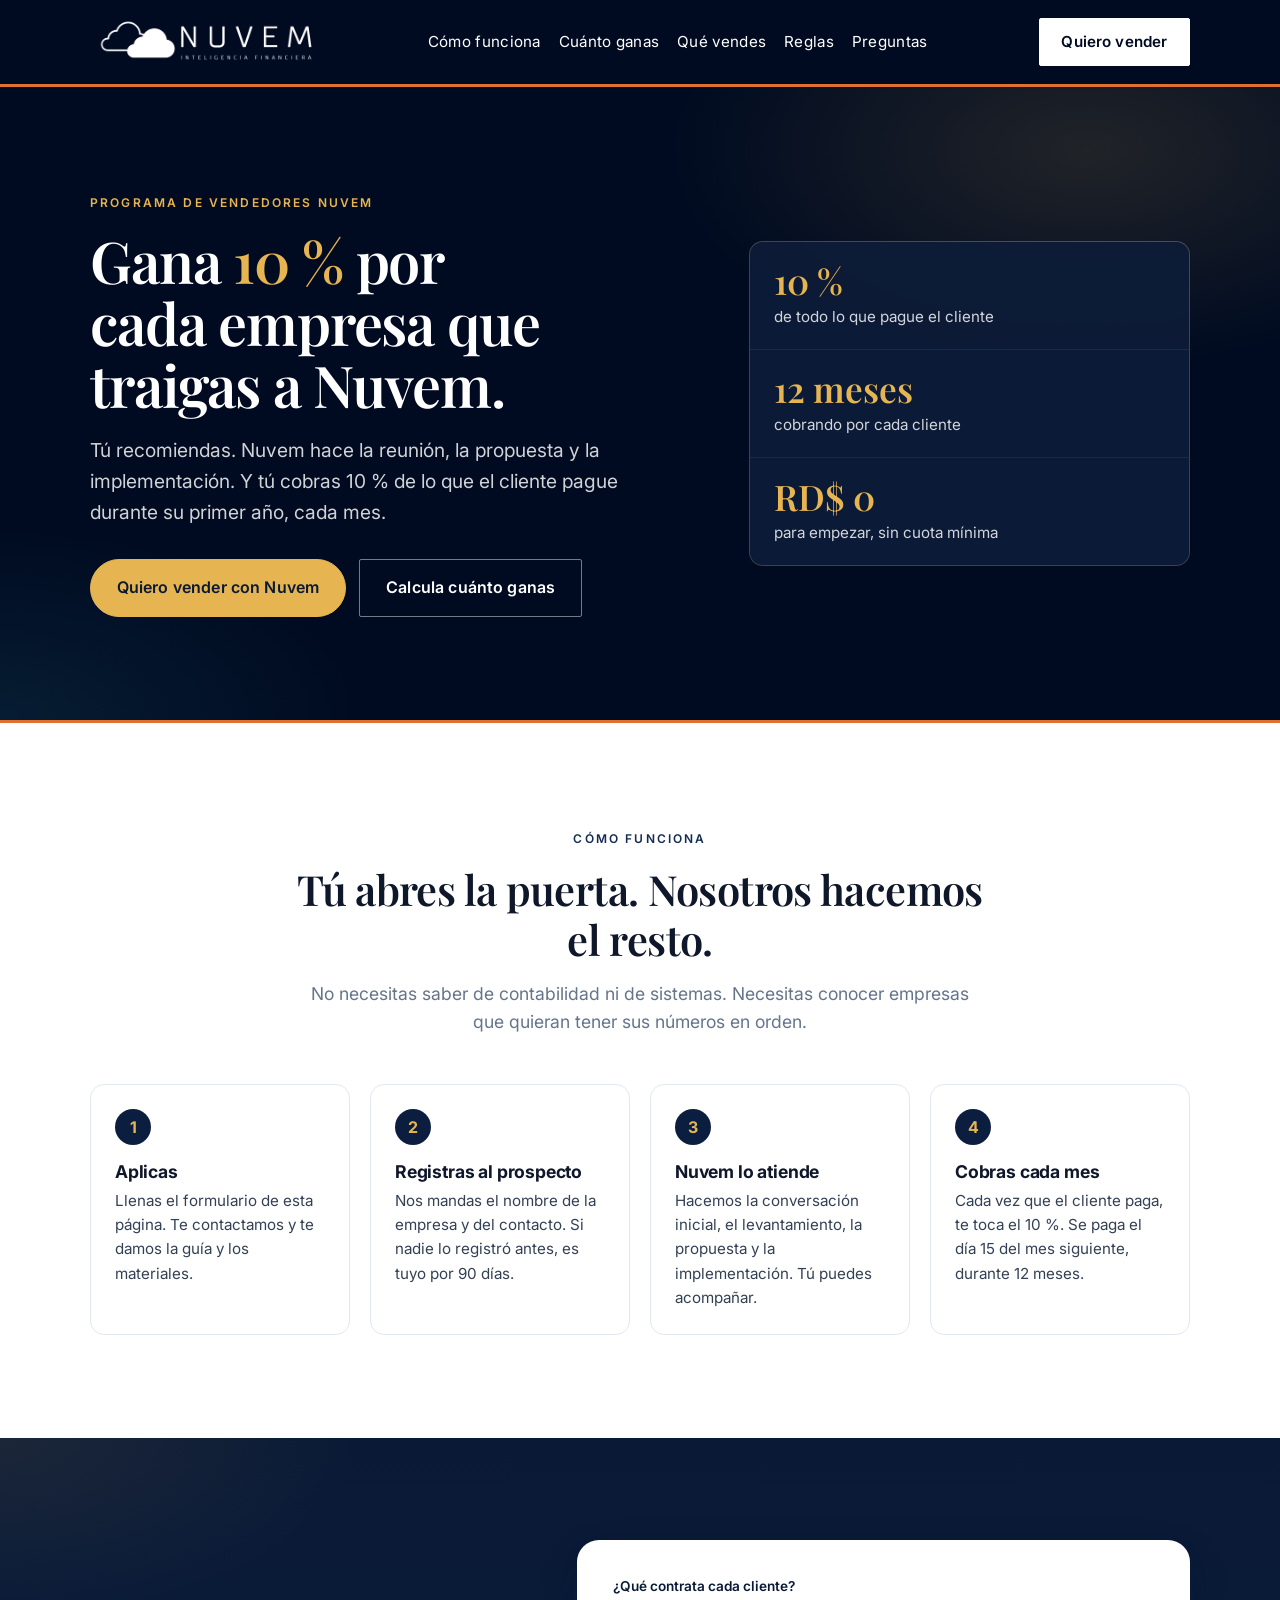
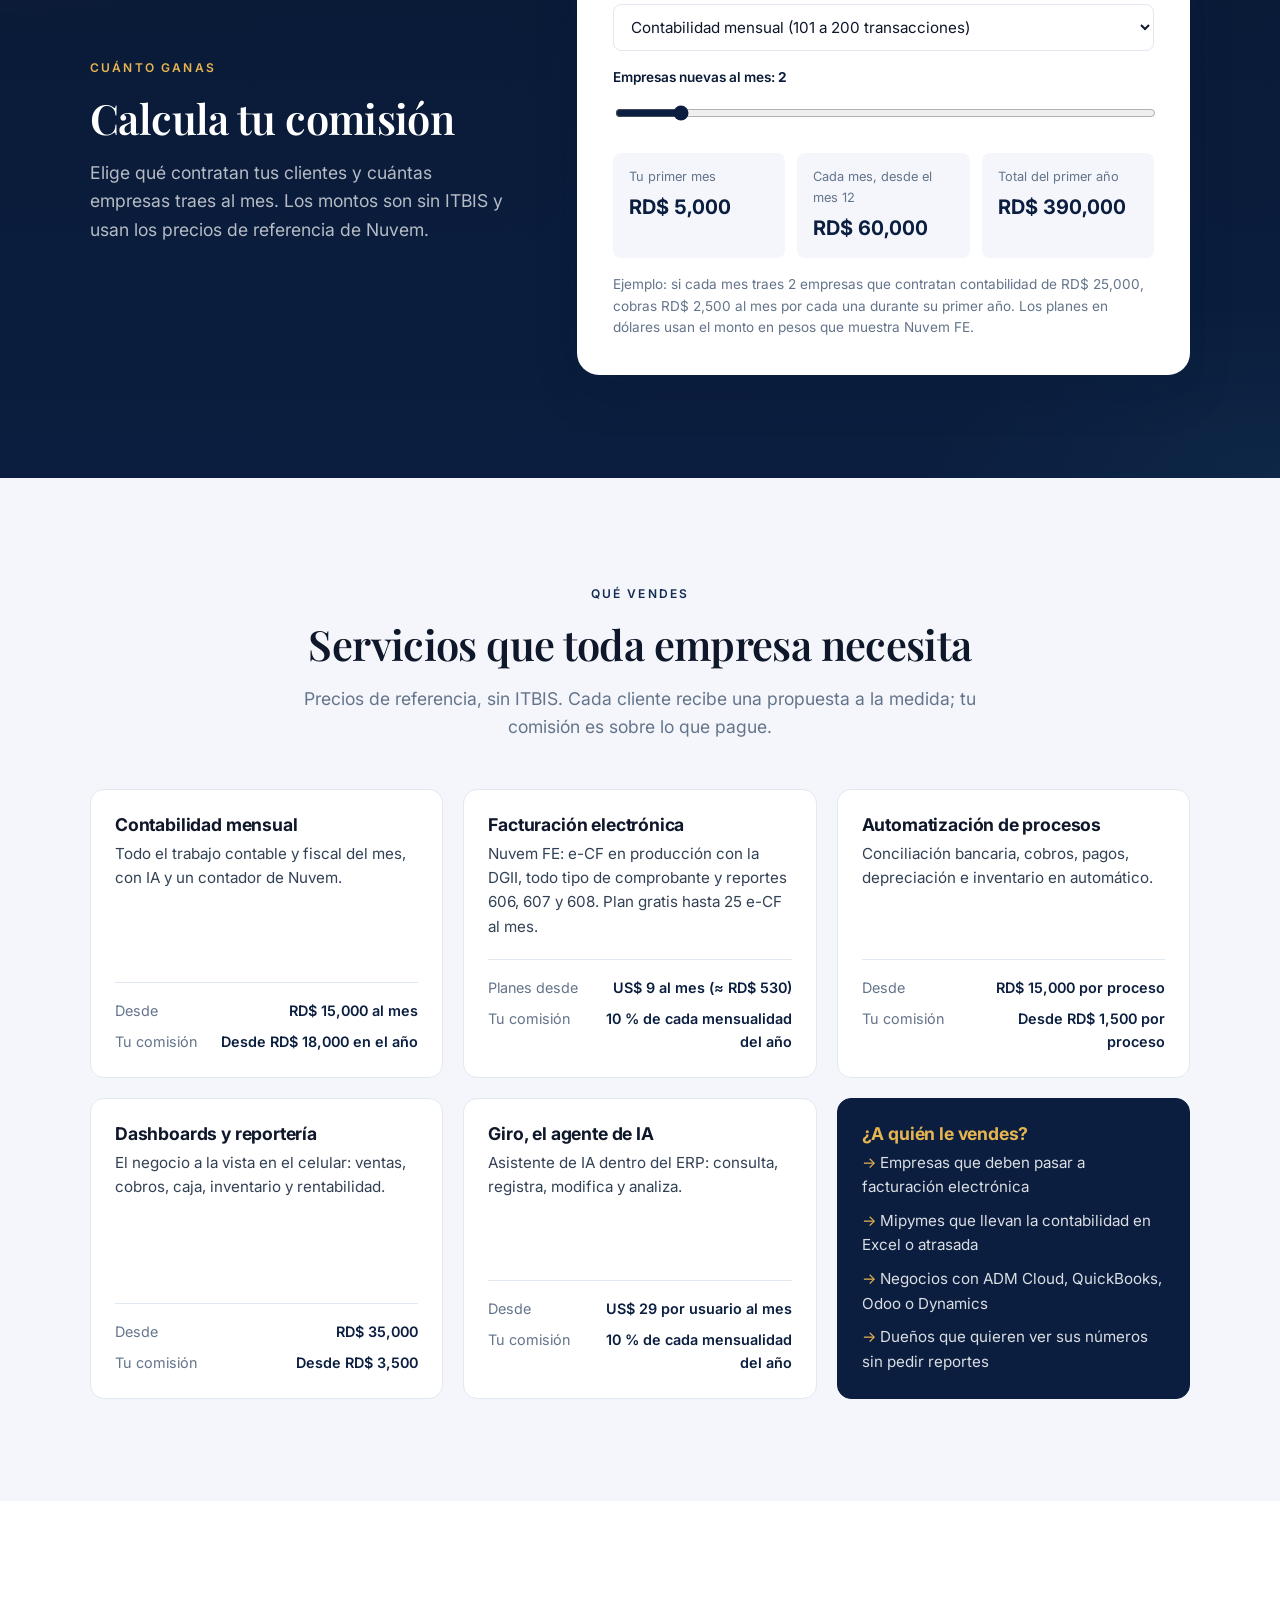
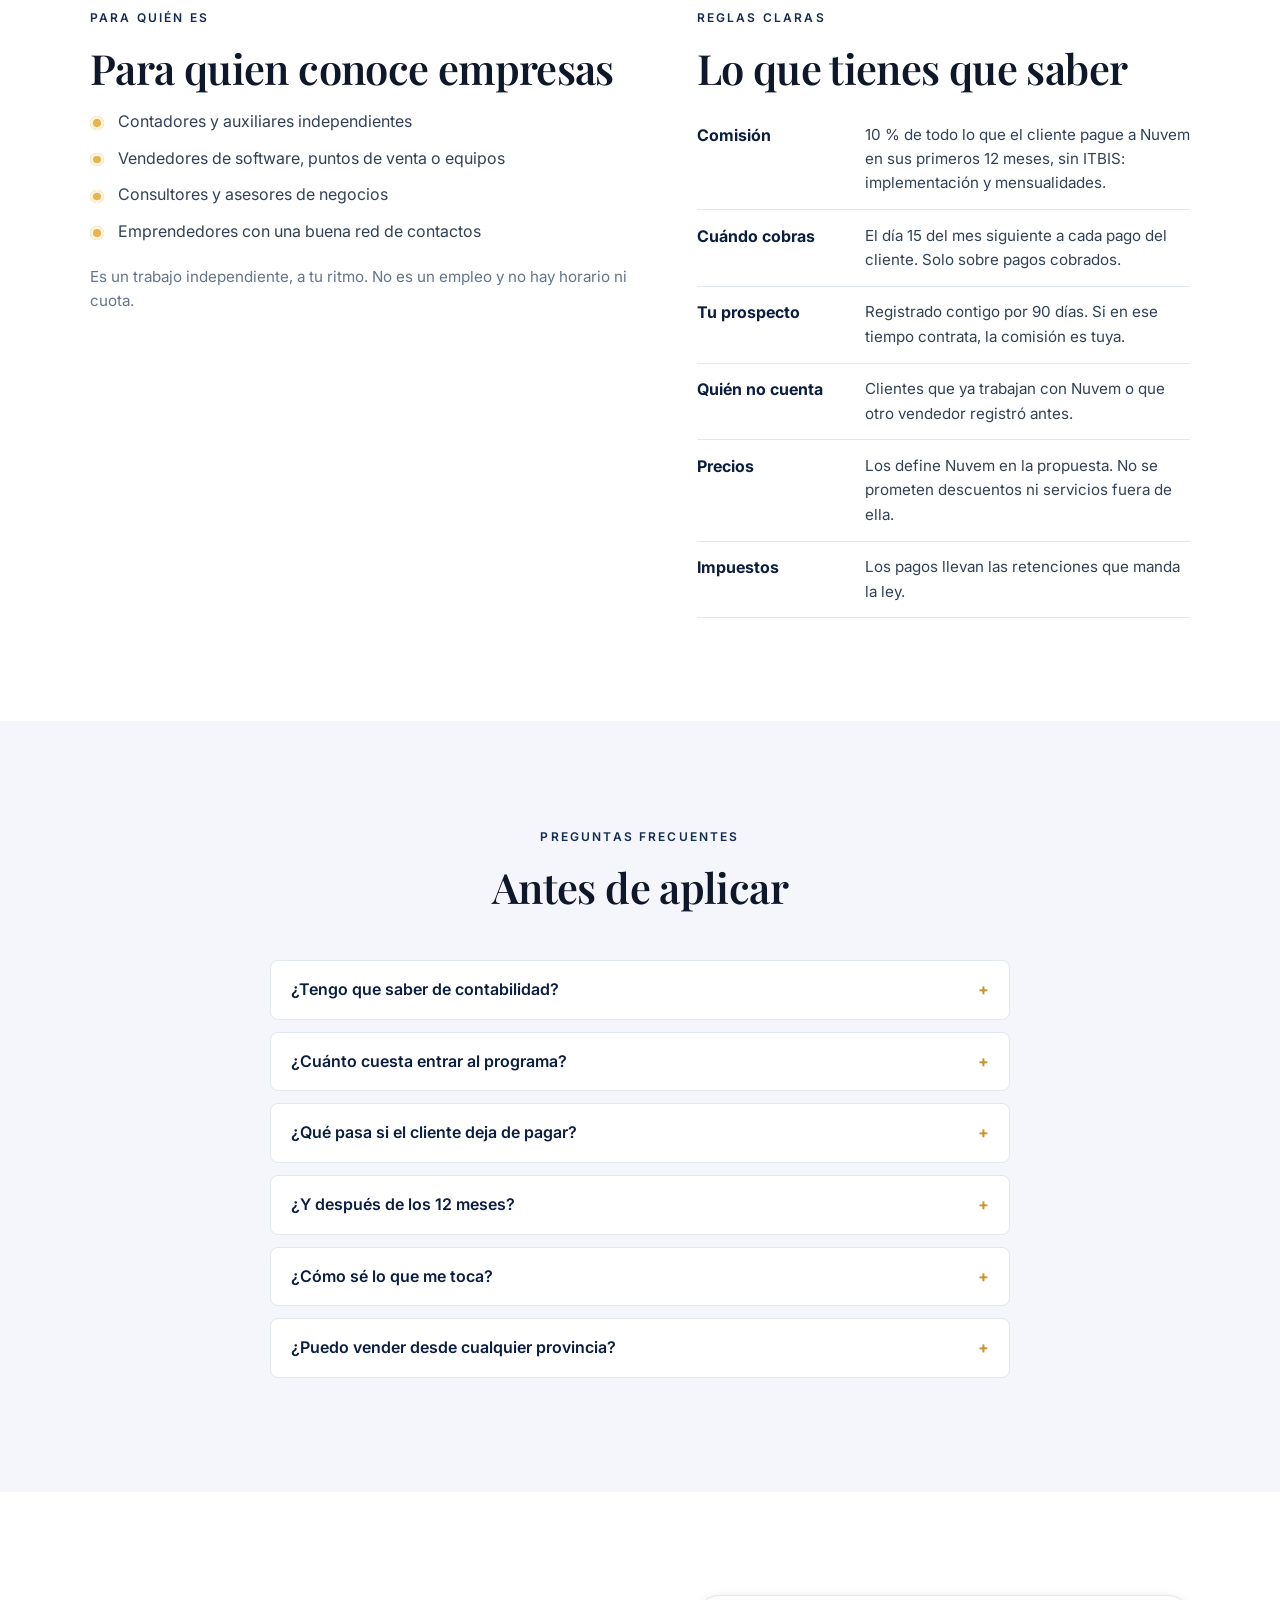
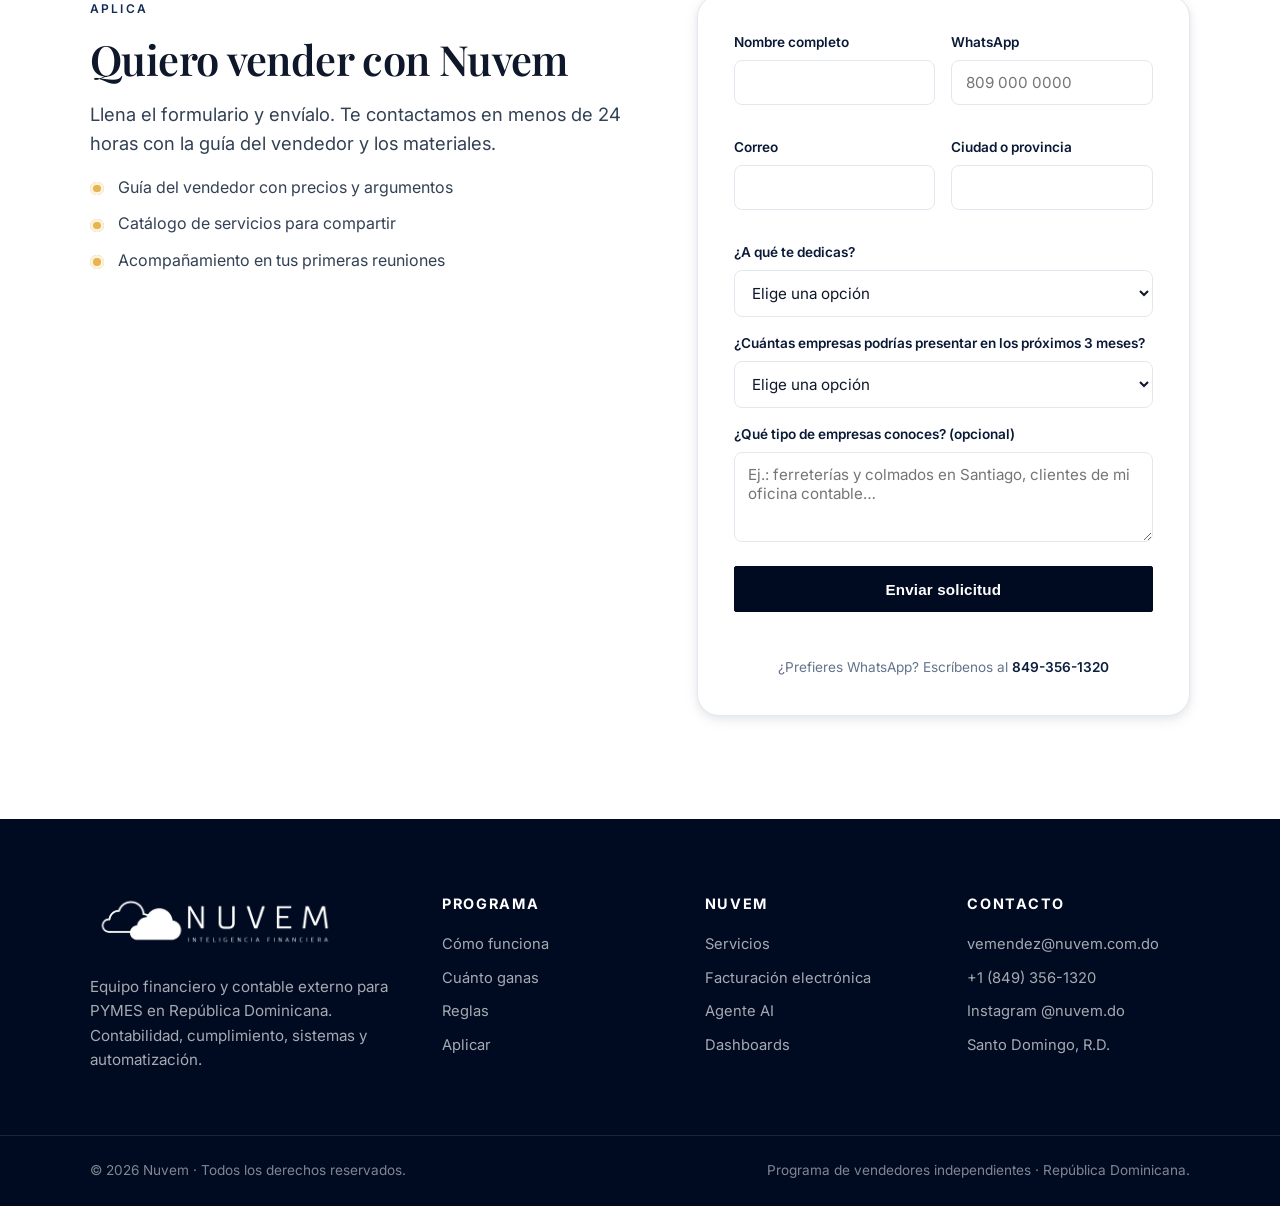
==== commit dec4b0c6: "Programa de vendedores: el formulario se envía por correo Las solicitudes llegan a vemendez@nuvem.co" ====
--- a/vendedores.html
+++ b/vendedores.html
@@ -77,7 +77,7 @@
         <p class="section__sub">No necesitas saber de contabilidad ni de sistemas. Necesitas conocer empresas que quieran tener sus números en orden.</p>
       </div>
       <ol class="vsteps" role="list">
-        <li><span class="vsteps__n">1</span><h3>Aplicas</h3><p>Llenas el formulario de esta página. Te escribimos por WhatsApp y te damos la guía y los materiales.</p></li>
+        <li><span class="vsteps__n">1</span><h3>Aplicas</h3><p>Llenas el formulario de esta página. Te contactamos y te damos la guía y los materiales.</p></li>
         <li><span class="vsteps__n">2</span><h3>Registras al prospecto</h3><p>Nos mandas el nombre de la empresa y del contacto. Si nadie lo registró antes, es tuyo por 90 días.</p></li>
         <li><span class="vsteps__n">3</span><h3>Nuvem lo atiende</h3><p>Hacemos la conversación inicial, el levantamiento, la propuesta y la implementación. Tú puedes acompañar.</p></li>
         <li><span class="vsteps__n">4</span><h3>Cobras cada mes</h3><p>Cada vez que el cliente paga, te toca el 10 %. Se paga el día 15 del mes siguiente, durante 12 meses.</p></li>
@@ -190,7 +190,7 @@
       <div>
         <p class="eyebrow eyebrow--dark">Aplica</p>
         <h2 class="section__title">Quiero vender con Nuvem</h2>
-        <p class="lead">Llena el formulario y se abre WhatsApp con tus datos listos para enviar. Te respondemos con la guía del vendedor y los materiales.</p>
+        <p class="lead">Llena el formulario y envíalo. Te contactamos en menos de 24 horas con la guía del vendedor y los materiales.</p>
         <ul class="vchecks" role="list">
           <li>Guía del vendedor con precios y argumentos</li>
           <li>Catálogo de servicios para compartir</li>
@@ -230,9 +230,10 @@
           <label for="fNotes">¿Qué tipo de empresas conoces? (opcional)</label>
           <textarea id="fNotes" name="notas" placeholder="Ej.: ferreterías y colmados en Santiago, clientes de mi oficina contable…"></textarea>
         </div>
-        <button type="submit" class="btn btn--navy btn--full">Enviar por WhatsApp</button>
+        <input type="text" name="_honey" tabindex="-1" autocomplete="off" aria-hidden="true" style="position:absolute;left:-9999px;width:1px;height:1px;opacity:0" />
+        <button type="submit" class="btn btn--navy btn--full">Enviar solicitud</button>
         <p class="form-note" id="applyNote" role="status"></p>
-        <p class="vapply__alt">¿Prefieres correo? Escríbenos a <span class="vapply__mail">vemendez@nuvem.com.do</span></p>
+        <p class="vapply__alt">¿Prefieres WhatsApp? Escríbenos al <a class="vapply__mail" href="https://wa.me/18493561320" target="_blank" rel="noopener noreferrer">849-356-1320</a></p>
       </form>
     </div>
   </section>
--- a/styles.css
+++ b/styles.css
@@ -62,6 +62,7 @@
 
 body {
   margin: 0;
+  overflow-x: clip;
   font-family: var(--font-sans);
   font-size: 16px;
   line-height: 1.6;
@@ -224,7 +225,7 @@
 
 .nav__inner {
   display: grid;
-  grid-template-columns: 1fr auto 1fr;
+  grid-template-columns: auto minmax(0, 1fr) auto;
   align-items: center;
   gap: 1.5rem;
   padding-block: 1rem;
@@ -257,7 +258,7 @@
 .nav__links {
   display: flex;
   align-items: center;
-  gap: clamp(1.1rem, 1.6vw, 2rem);
+  gap: clamp(1rem, 1.4vw, 1.6rem);
 }
 .nav__links a {
   font-size: .95rem;
@@ -265,6 +266,9 @@
   color: var(--white);
   letter-spacing: 0.02em;
 }
+.nav__links a { white-space: nowrap; }
+.nav__links a.nav__links-m { display: none; }
+.nav__links a.nav__links-hi { color: var(--gold-500); font-weight: 600; }
 .nav__links a::after { display: none; }
 .nav__links a:hover {
   color: rgba(255, 255, 255, .75);
@@ -1271,14 +1275,79 @@
 .service__tags li::before { display: none; }
 .service__tags li { padding-left: .8rem; }
 
+/* ---------- Programa de vendedores ---------- */
+.sellers {
+  background: radial-gradient(120% 90% at 70% 30%, #16305A 0%, var(--navy-800) 60%, #081733 100%);
+  color: rgba(255, 255, 255, .78);
+}
+.sellers__inner {
+  display: grid;
+  grid-template-columns: minmax(0, 1.25fr) minmax(0, 1fr);
+  gap: clamp(2.5rem, 6vw, 5rem);
+  align-items: center;
+}
+.sellers .section__title span { color: var(--gold-500); }
+.sellers__lead { font-size: 1.1rem; max-width: 36em; margin: 0 0 2rem; }
+.sellers__steps { list-style: none; margin: 0 0 2.25rem; padding: 0; }
+.sellers__steps li {
+  display: grid;
+  grid-template-columns: 3rem minmax(0, 1fr);
+  gap: 1rem;
+  padding: 1rem 0;
+  border-top: 1px solid rgba(255, 255, 255, .14);
+}
+.sellers__steps li:last-child { border-bottom: 1px solid rgba(255, 255, 255, .14); }
+.sellers__steps span { font-size: 1.5rem; font-weight: 300; color: var(--gold-500); line-height: 1.2; }
+.sellers__steps strong { display: block; color: var(--white); font-size: 1.05rem; margin-bottom: .15rem; }
+.sellers__steps p { margin: 0; font-size: .95rem; color: rgba(255, 255, 255, .62); }
+.sellers__actions { display: flex; flex-wrap: wrap; align-items: center; gap: 1rem 1.5rem; }
+.sellers__more { color: var(--white); font-weight: 600; text-decoration: none; border-bottom: 1px solid rgba(230, 180, 80, .5); }
+.sellers__more:hover { color: var(--gold-500); }
+.sellers__stat {
+  border: 1px solid rgba(255, 255, 255, .14);
+  border-radius: var(--radius-lg);
+  padding: clamp(1.75rem, 4vw, 2.75rem);
+  text-align: center;
+  background: rgba(255, 255, 255, .03);
+}
+.sellers__big {
+  margin: 0;
+  font-size: clamp(5.5rem, 12vw, 8.5rem);
+  font-weight: 200;
+  line-height: .9;
+  letter-spacing: -.04em;
+  color: var(--white);
+}
+.sellers__big small { font-size: .4em; vertical-align: .95em; letter-spacing: 0; }
+.sellers__unit { margin: .9rem 0 0; font-size: .8rem; letter-spacing: .45em; text-transform: uppercase; color: var(--white); }
+.sellers__stat hr { width: 56px; height: 2px; border: 0; background: var(--accent); margin: 1.75rem auto; }
+.sellers__stat dl { margin: 0; text-align: left; }
+.sellers__stat dl div {
+  display: flex;
+  justify-content: space-between;
+  gap: 1rem;
+  padding: .8rem 0;
+  border-top: 1px solid rgba(255, 255, 255, .14);
+}
+.sellers__stat dl div:last-child { border-bottom: 1px solid rgba(255, 255, 255, .14); }
+.sellers__stat dt { color: rgba(255, 255, 255, .78); }
+.sellers__stat dd { margin: 0; color: var(--white); font-variant-numeric: tabular-nums; white-space: nowrap; }
+.sellers__stat .is-hi dt, .sellers__stat .is-hi dd { color: var(--gold-500); font-weight: 600; }
+.sellers__note { margin: 1.25rem 0 0; font-size: .85rem; color: rgba(255, 255, 255, .55); }
+@media (max-width: 980px) {
+  .sellers__inner { grid-template-columns: minmax(0, 1fr); }
+  .sellers__stat { max-width: 520px; width: 100%; margin-inline: auto; }
+}
+
 /* ---------- Precios ---------- */
 .pricing-grid {
   display: grid;
-  grid-template-columns: 1fr 1.2fr;
+  grid-template-columns: minmax(0, 1fr) minmax(0, 1.2fr);
   gap: 1.5rem;
   align-items: stretch;
 }
 .price-card {
+  min-width: 0;
   background: var(--white);
   border: 1px solid var(--ink-200);
   border-radius: var(--radius-lg);
@@ -1724,17 +1793,19 @@
   .pillars-main { grid-template-columns: 1fr; }
   .systems-grid { grid-template-columns: 1fr; }
   .cases-grid { grid-template-columns: 1fr; }
-  .pricing-grid { grid-template-columns: 1fr; }
+  .pricing-grid { grid-template-columns: minmax(0, 1fr); }
   .process { grid-template-columns: repeat(2, 1fr); }
   .footer__grid { grid-template-columns: 1fr 1fr; }
 }
 
-@media (max-width: 720px) {
+@media (max-width: 1120px) {
   .nav__inner {
     display: flex;
-    justify-content: space-between;
+    justify-content: flex-end;
   }
-  .nav__cta { display: none; }
+  .nav__inner .brand { margin-right: auto; }
+  .nav__inner .nav__links { justify-self: stretch; }
+  .nav__links a.nav__links-m { display: block; }
   .nav__burger { display: inline-flex; }
   .brand__logo { height: 42px; }
   .brand--light .brand__logo { height: 48px; }
@@ -1766,6 +1837,12 @@
     opacity: 1;
     pointer-events: auto;
   }
+}
+
+@media (max-width: 720px) {
+  .nav__cta { display: none; }
+  .price-card { padding: 1.25rem; }
+  .price-table th, .price-table td { padding-inline: .25rem; }
 
   .problems-grid { grid-template-columns: 1fr; }
   .diff-grid { grid-template-columns: 1fr; }
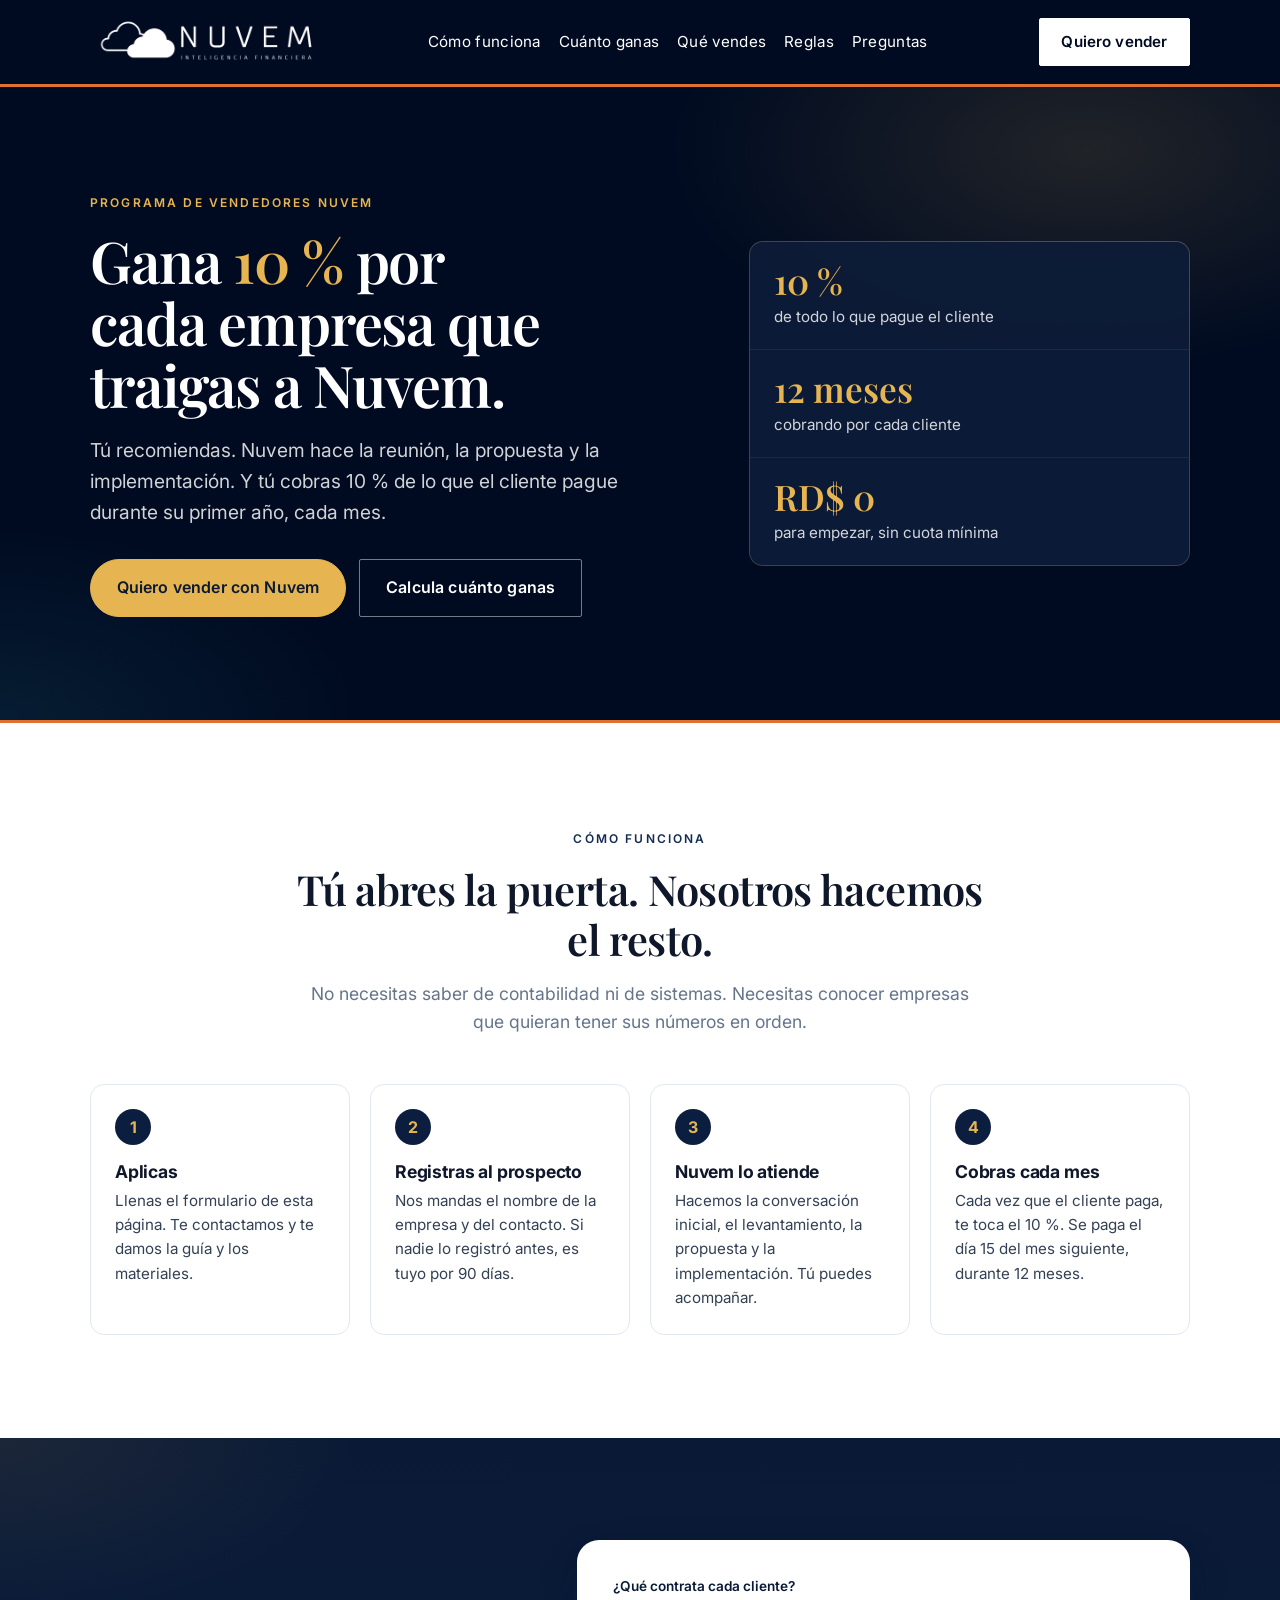
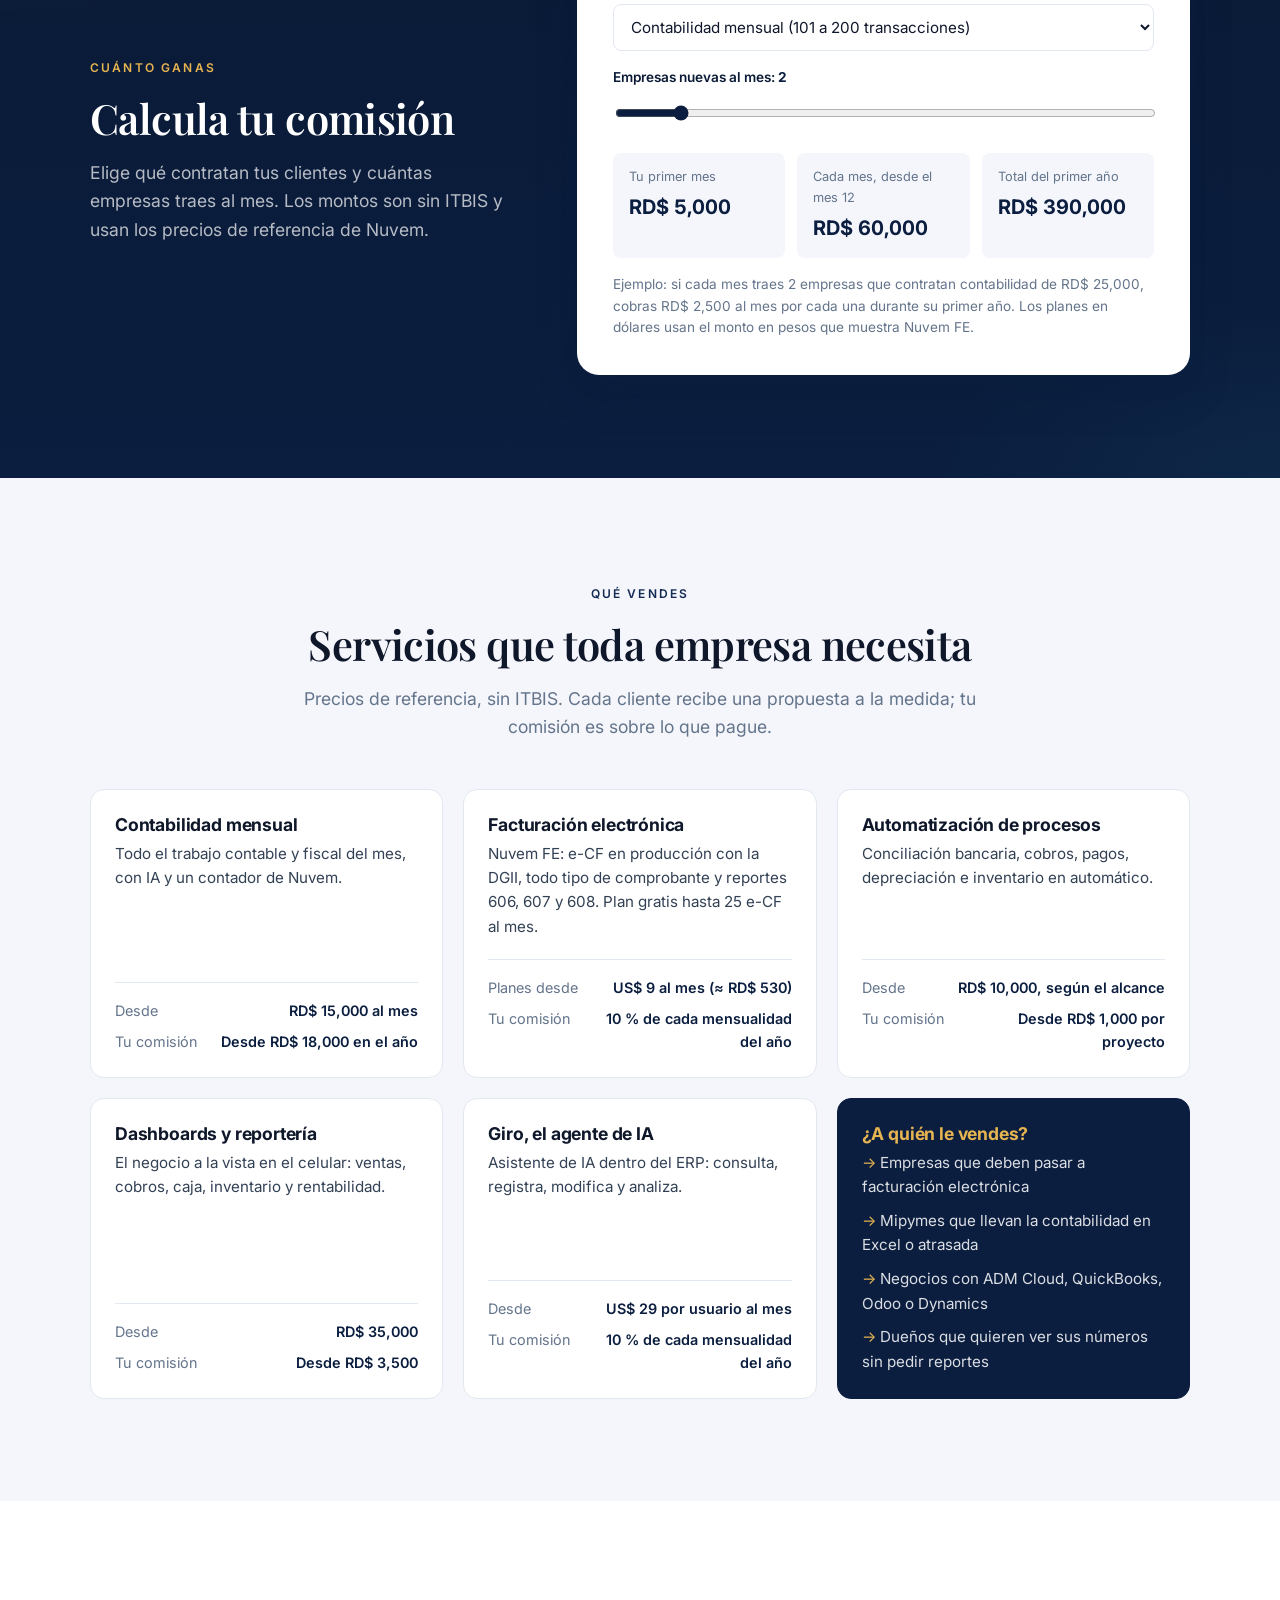
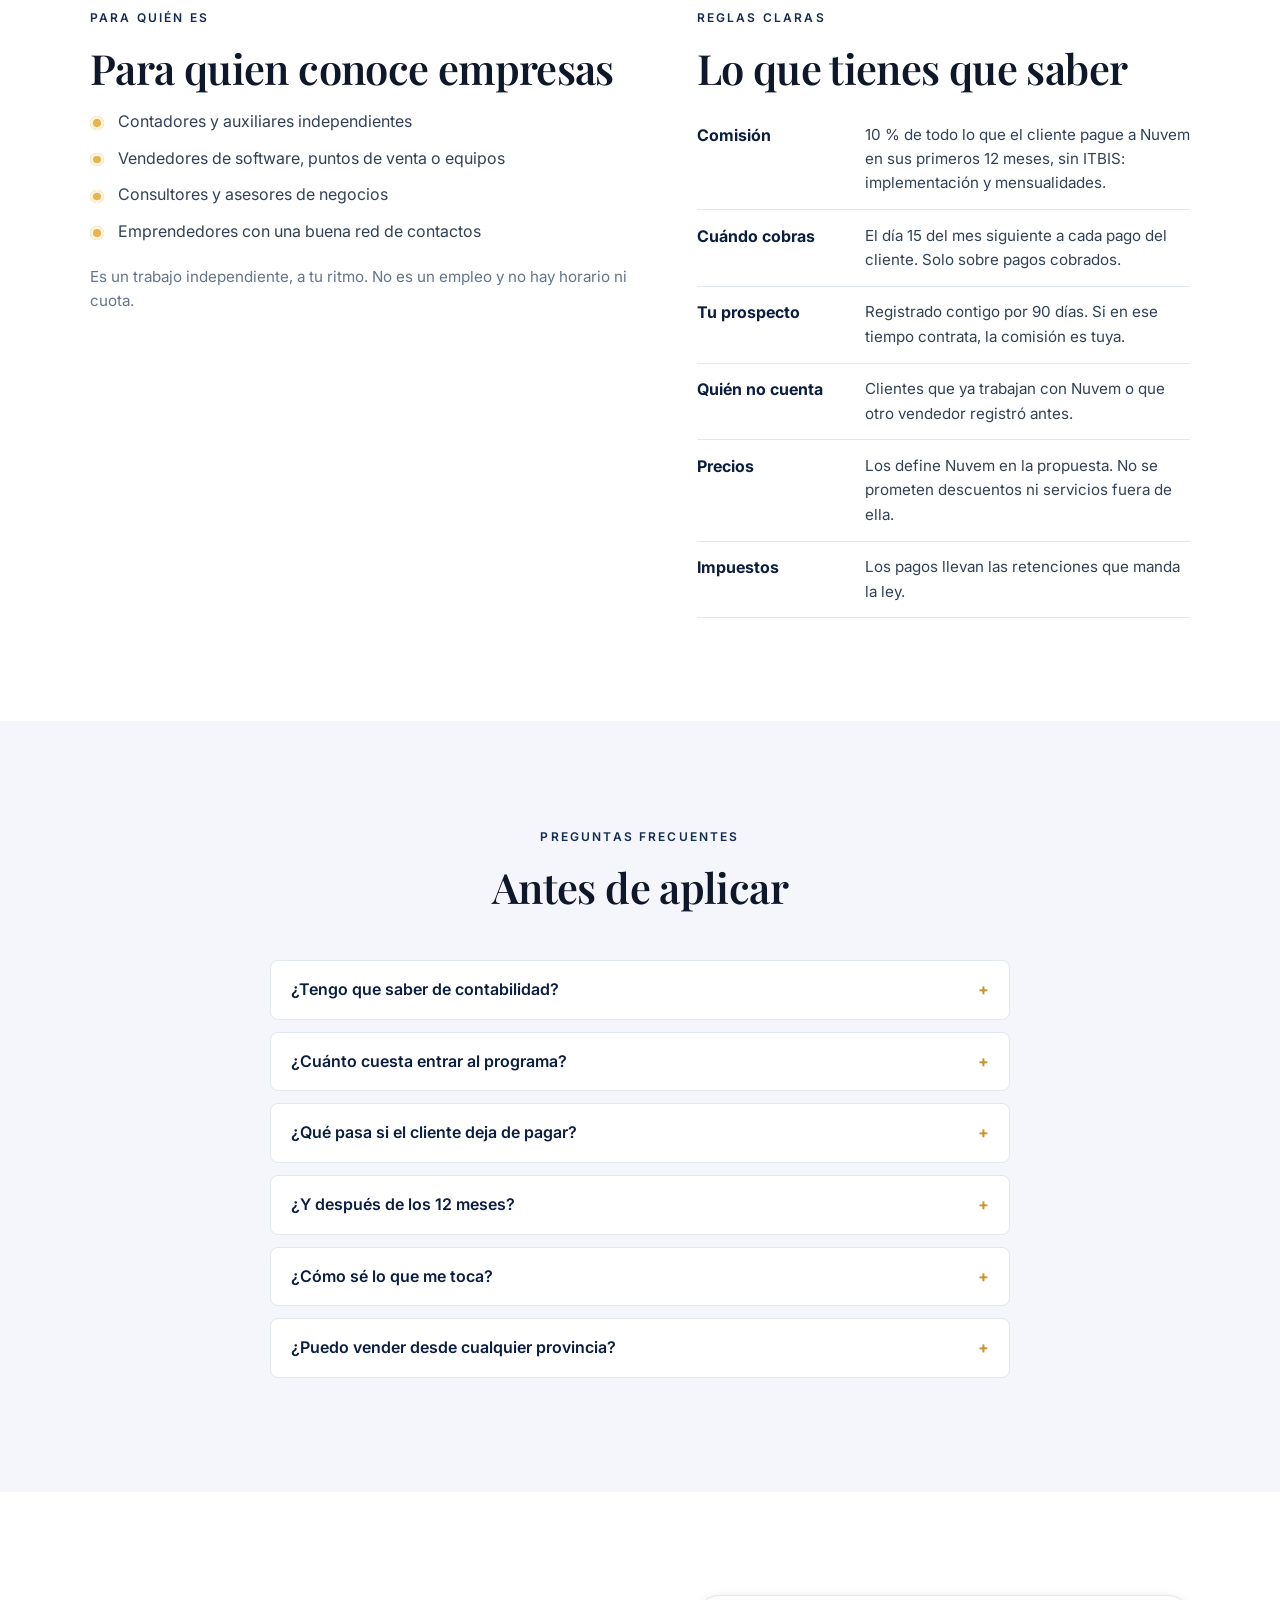
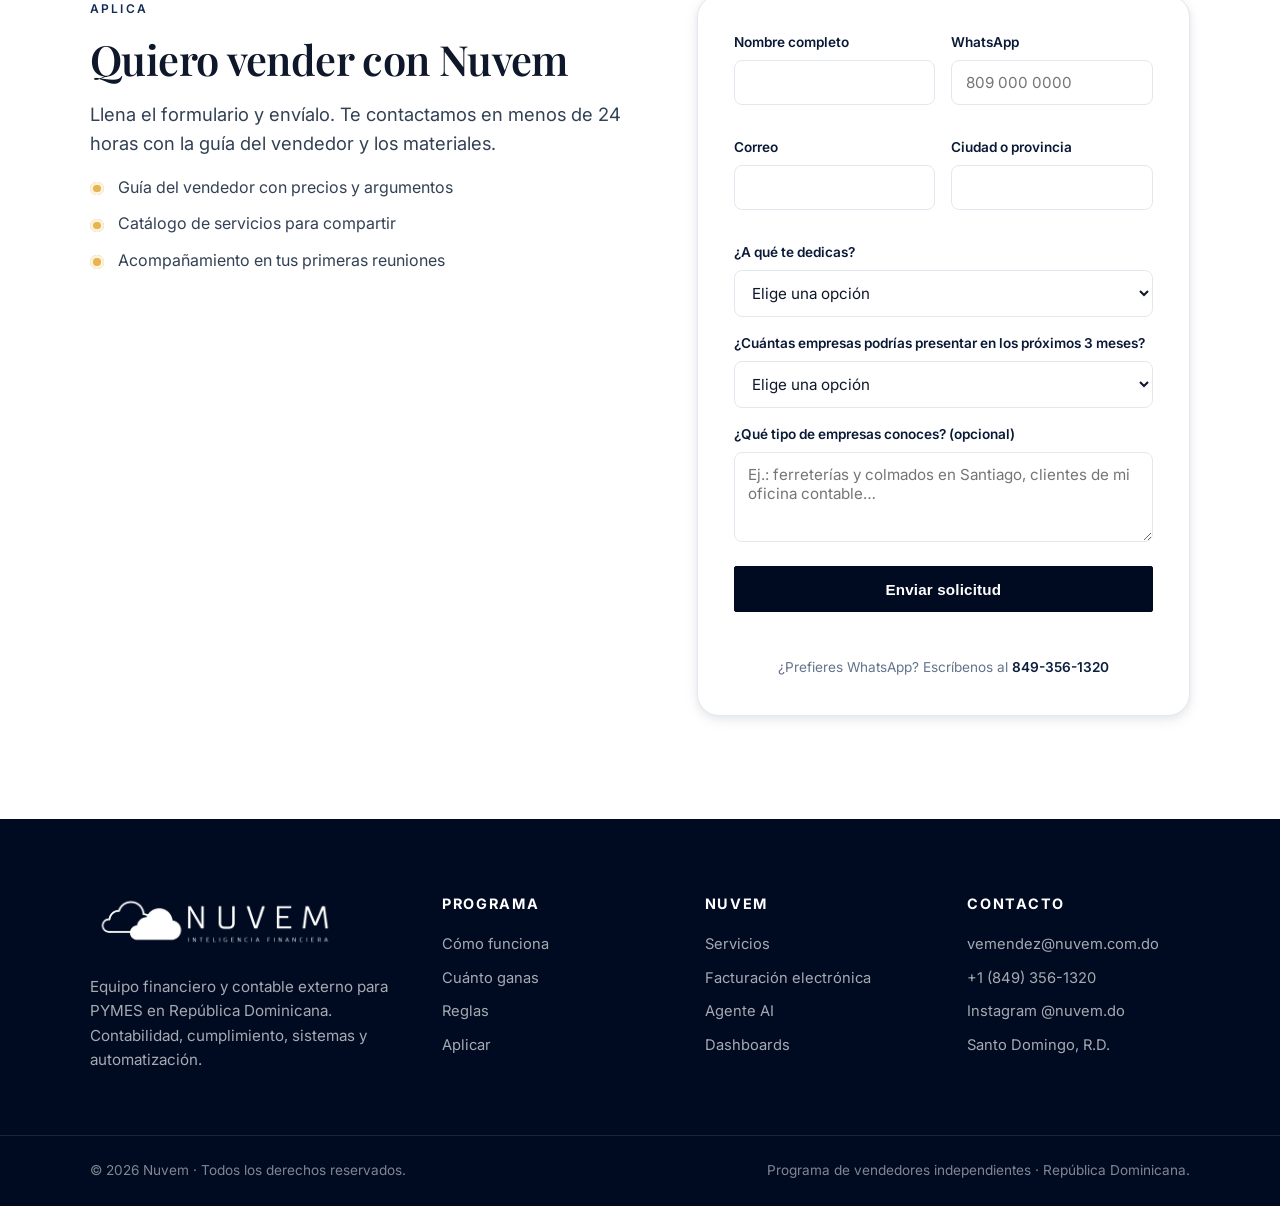
==== commit 858de917: "Automatización: desde RD$ 10,000 según el alcance del proyecto Co-Authored-By: Claude Opus 5.5 <nore" ====
--- a/vendedores.html
+++ b/vendedores.html
@@ -131,7 +131,7 @@
       <div class="vservices">
         <article><h3>Contabilidad mensual</h3><p>Todo el trabajo contable y fiscal del mes, con IA y un contador de Nuvem.</p><dl><div><dt>Desde</dt><dd>RD$ 15,000 al mes</dd></div><div><dt>Tu comisión</dt><dd>Desde RD$ 18,000 en el año</dd></div></dl></article>
         <article><h3>Facturación electrónica</h3><p>Nuvem FE: e-CF en producción con la DGII, todo tipo de comprobante y reportes 606, 607 y 608. Plan gratis hasta 25 e-CF al mes.</p><dl><div><dt>Planes desde</dt><dd>US$ 9 al mes (≈ RD$ 530)</dd></div><div><dt>Tu comisión</dt><dd>10 % de cada mensualidad del año</dd></div></dl></article>
-        <article><h3>Automatización de procesos</h3><p>Conciliación bancaria, cobros, pagos, depreciación e inventario en automático.</p><dl><div><dt>Desde</dt><dd>RD$ 15,000 por proceso</dd></div><div><dt>Tu comisión</dt><dd>Desde RD$ 1,500 por proceso</dd></div></dl></article>
+        <article><h3>Automatización de procesos</h3><p>Conciliación bancaria, cobros, pagos, depreciación e inventario en automático.</p><dl><div><dt>Desde</dt><dd>RD$ 10,000, según el alcance</dd></div><div><dt>Tu comisión</dt><dd>Desde RD$ 1,000 por proyecto</dd></div></dl></article>
         <article><h3>Dashboards y reportería</h3><p>El negocio a la vista en el celular: ventas, cobros, caja, inventario y rentabilidad.</p><dl><div><dt>Desde</dt><dd>RD$ 35,000</dd></div><div><dt>Tu comisión</dt><dd>Desde RD$ 3,500</dd></div></dl></article>
         <article><h3>Giro, el agente de IA</h3><p>Asistente de IA dentro del ERP: consulta, registra, modifica y analiza.</p><dl><div><dt>Desde</dt><dd>US$ 29 por usuario al mes</dd></div><div><dt>Tu comisión</dt><dd>10 % de cada mensualidad del año</dd></div></dl></article>
         <article class="vservices__who"><h3>¿A quién le vendes?</h3><ul role="list"><li>Empresas que deben pasar a facturación electrónica</li><li>Mipymes que llevan la contabilidad en Excel o atrasada</li><li>Negocios con ADM Cloud, QuickBooks, Odoo o Dynamics</li><li>Dueños que quieren ver sus números sin pedir reportes</li></ul></article>
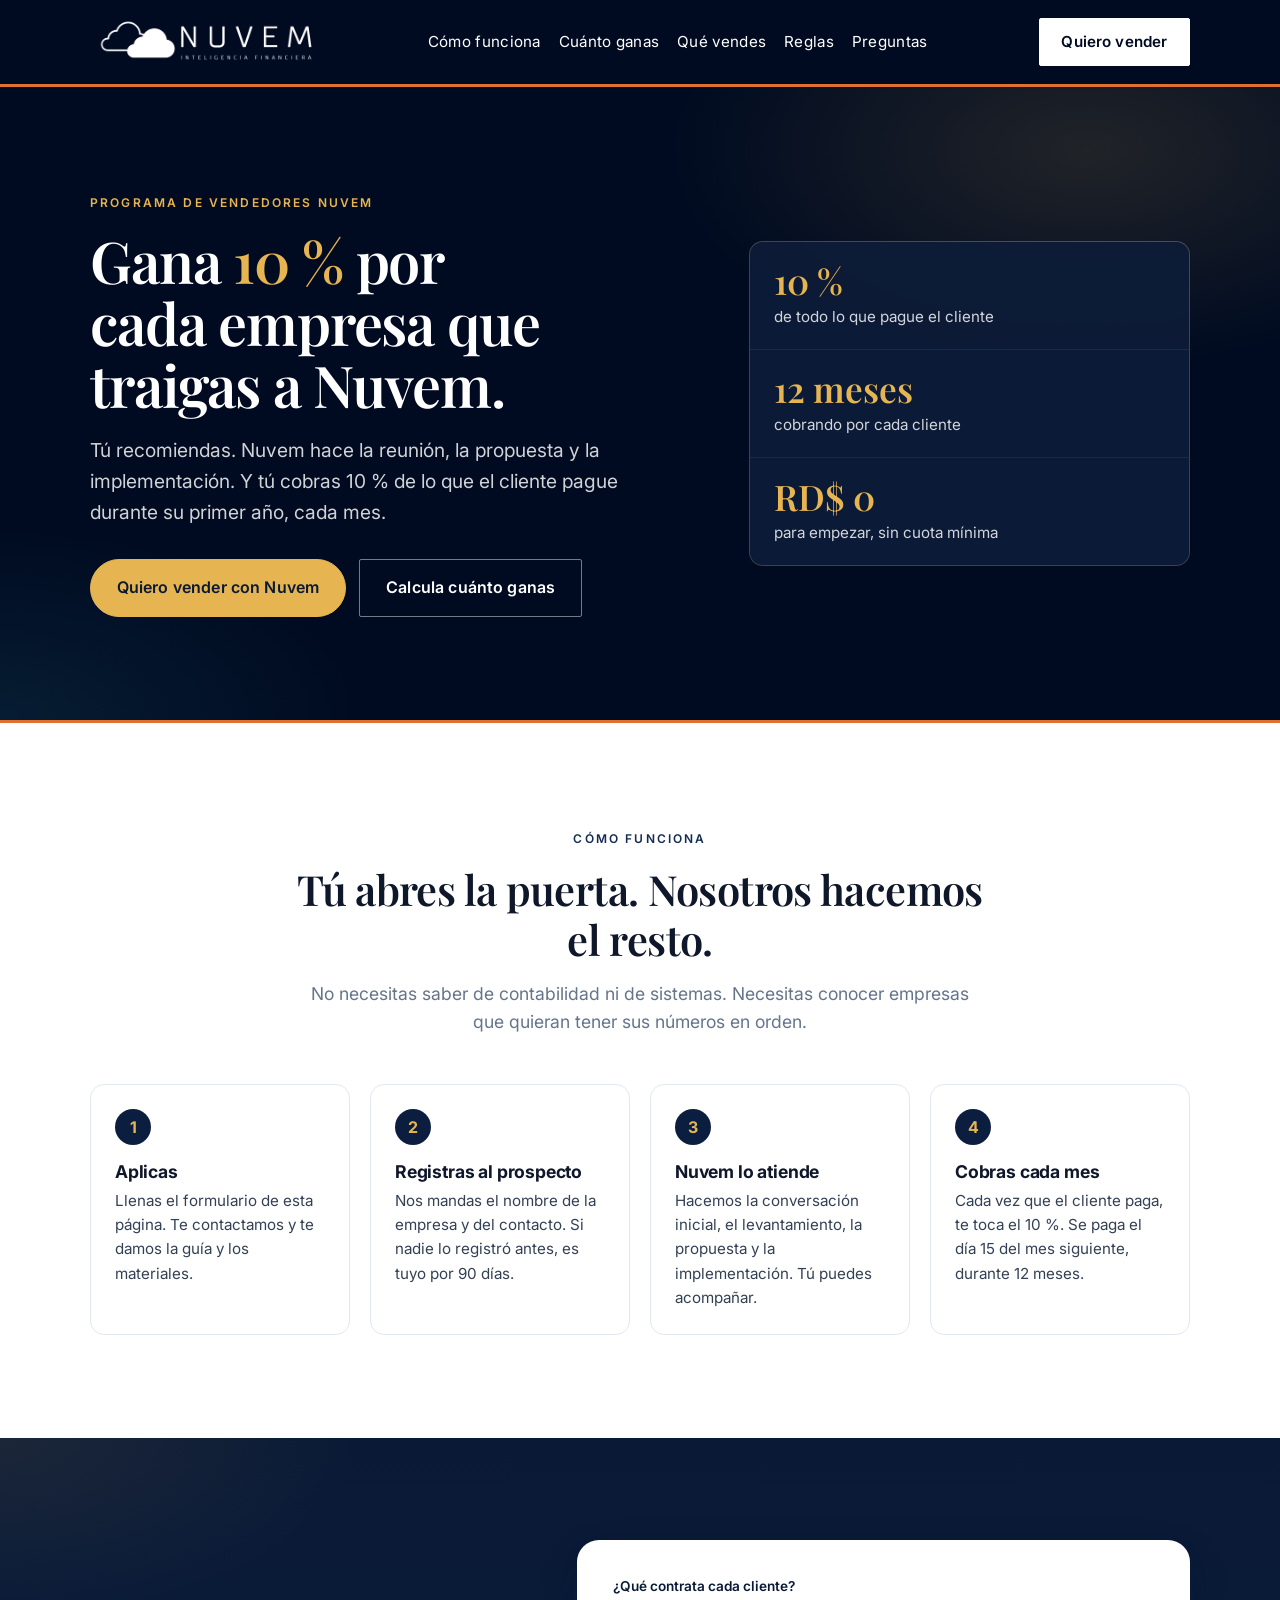
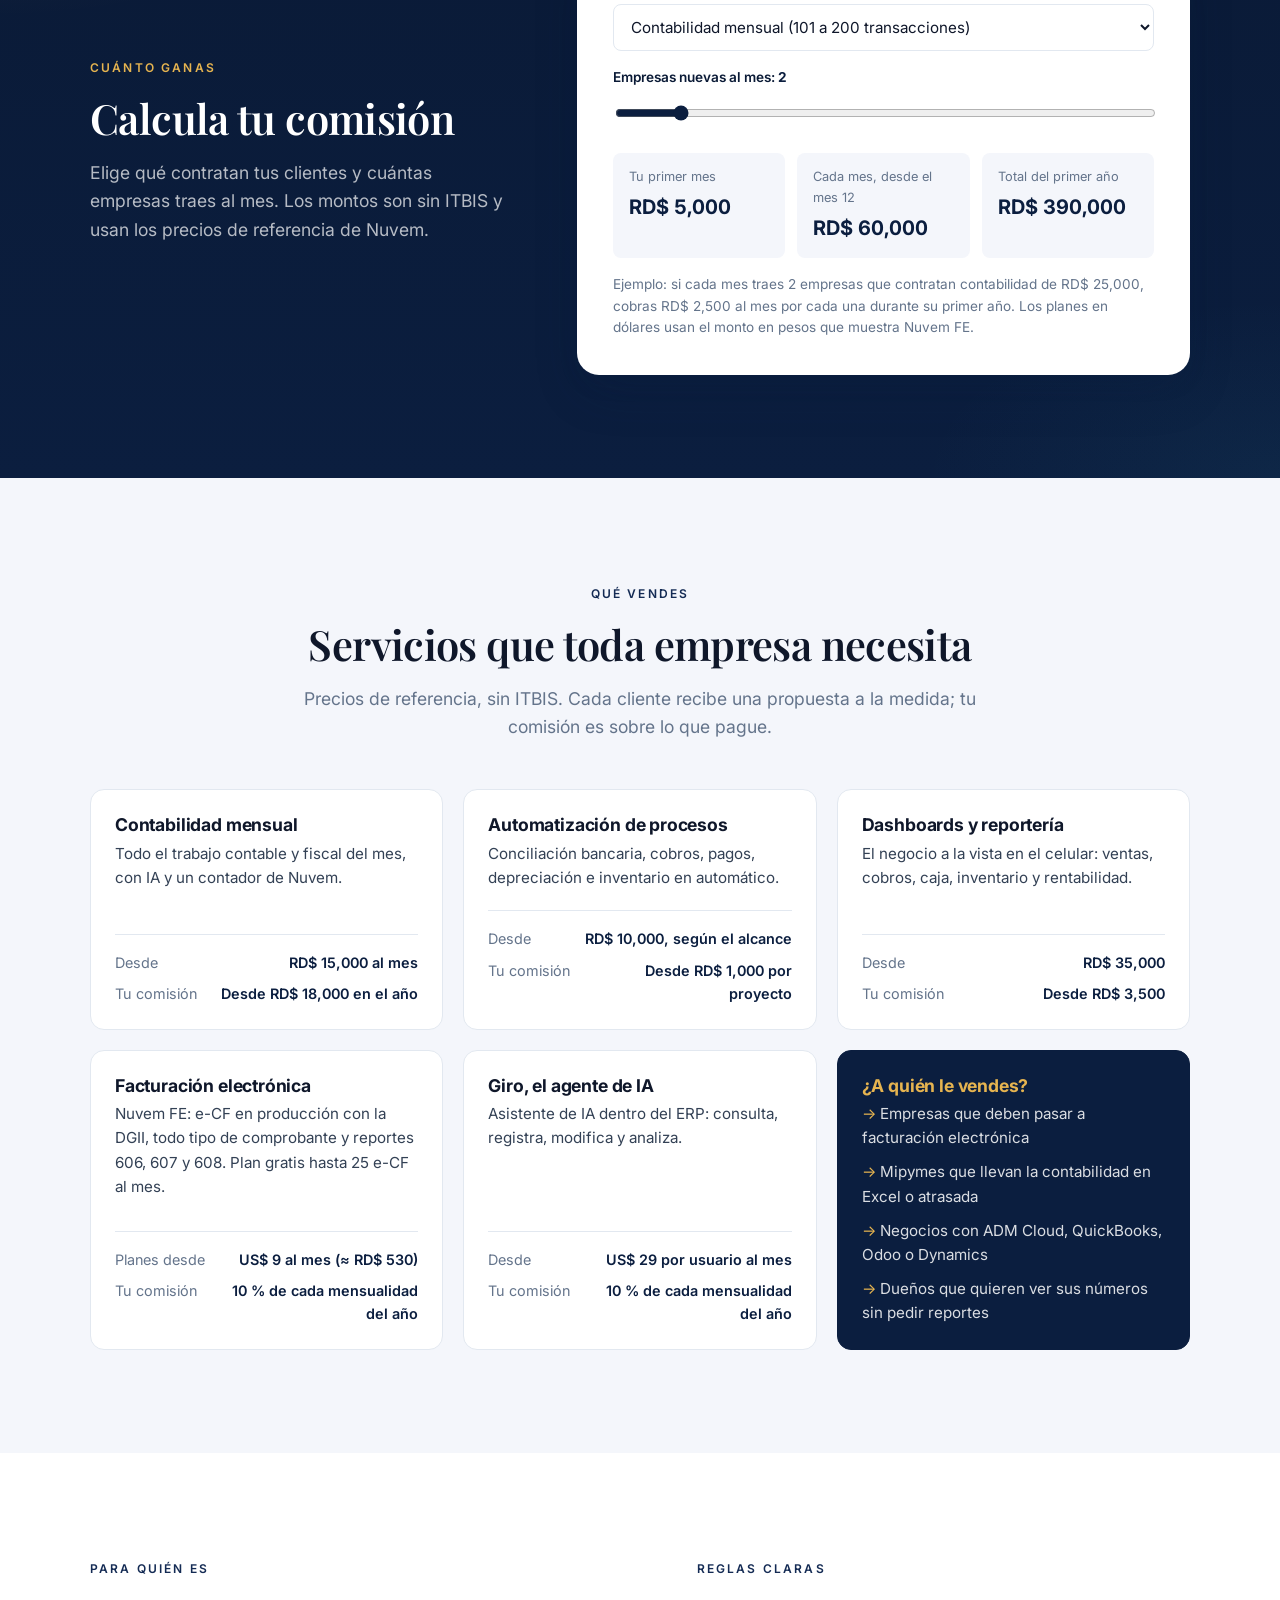
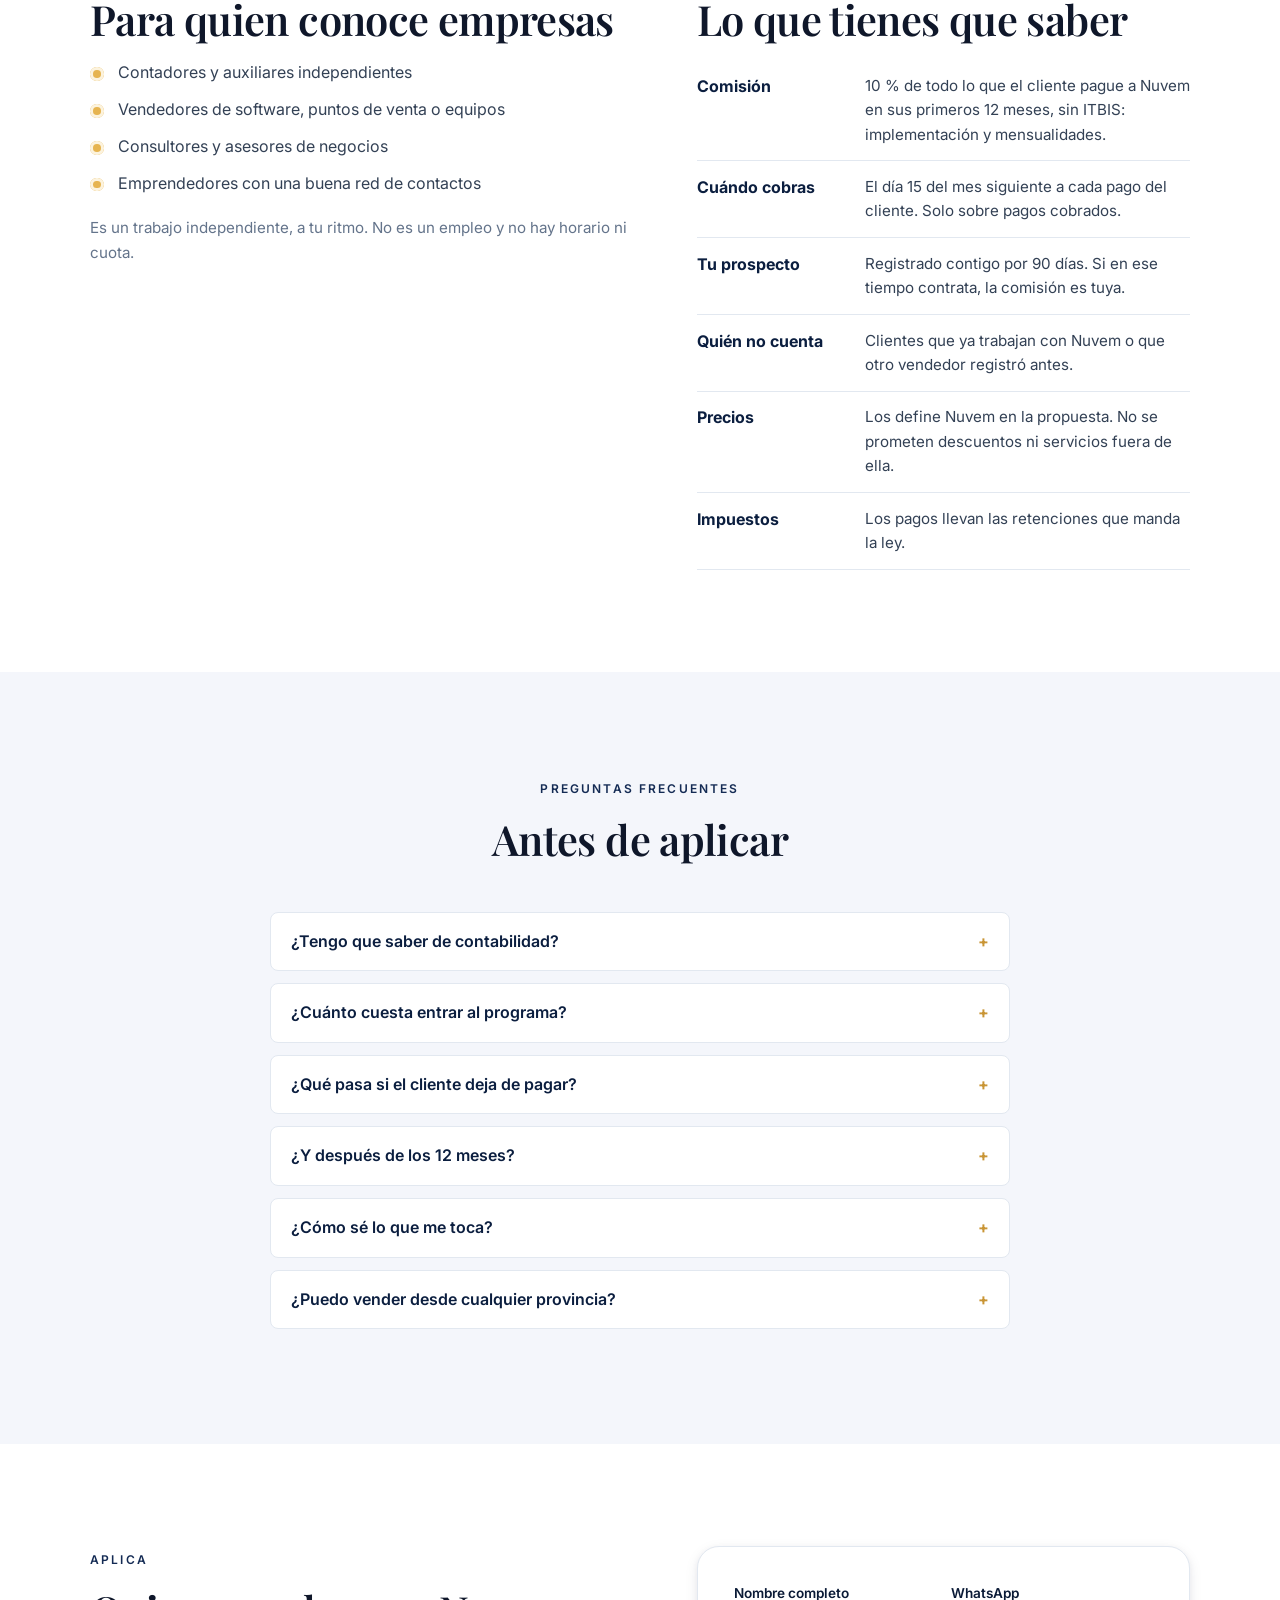
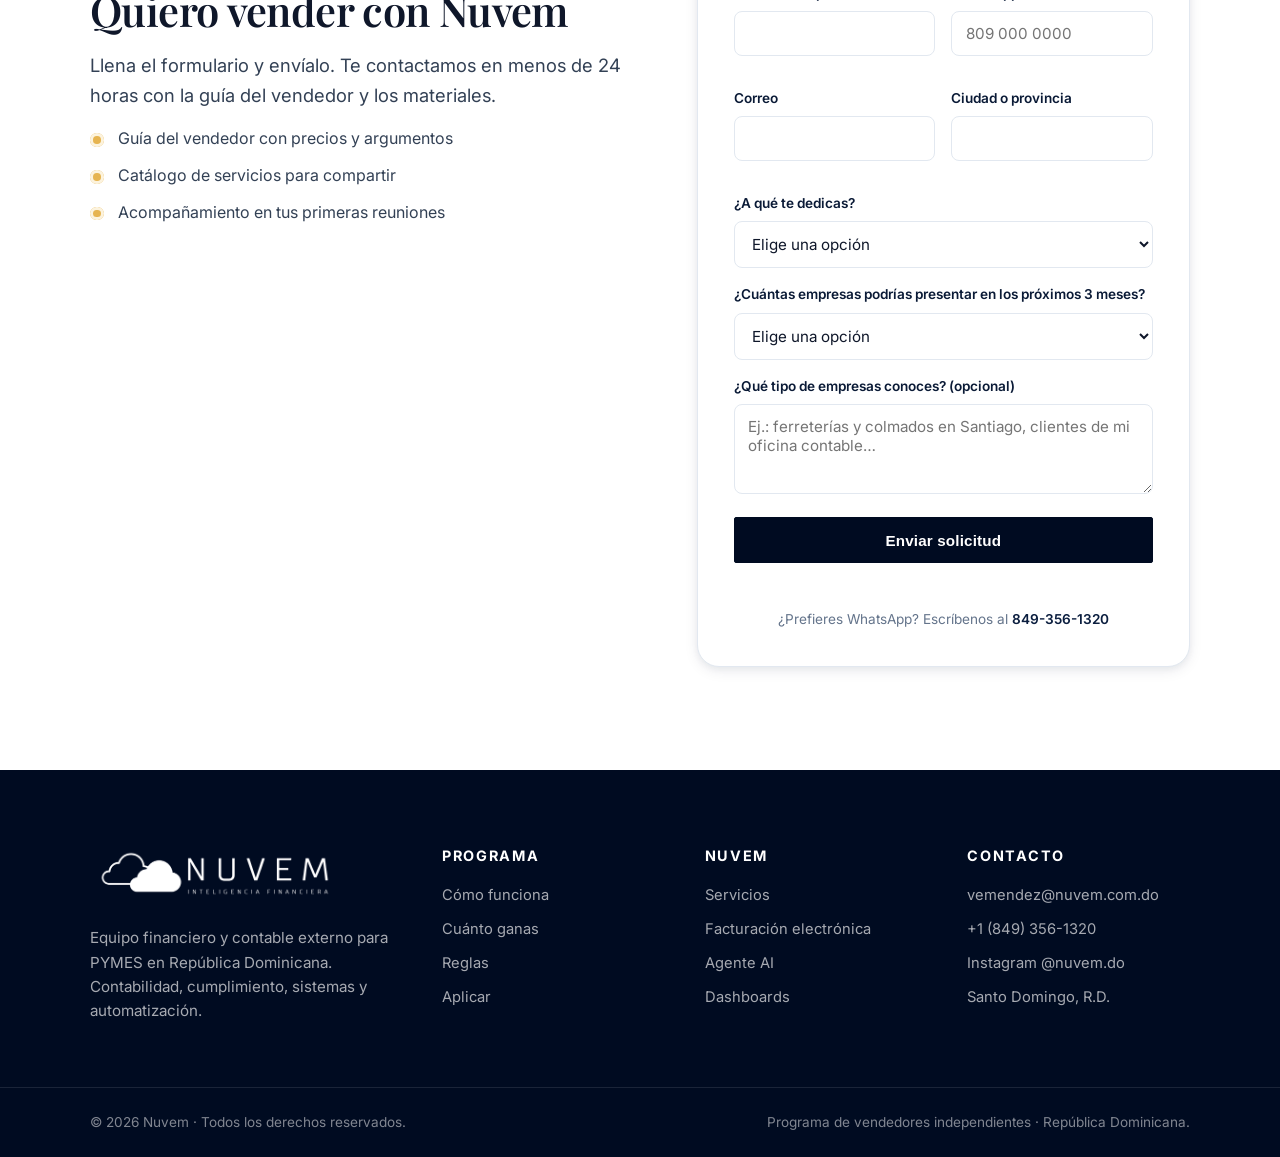
==== commit 44396e0c: "Ordena los servicios: contabilidad, automatización, dashboards, facturación electrónica y Giro Co-Au" ====
--- a/vendedores.html
+++ b/vendedores.html
@@ -98,12 +98,12 @@
           <label for="calcService">¿Qué contrata cada cliente?</label>
           <select id="calcService">
             <option value="25000|0">Contabilidad mensual (101 a 200 transacciones)</option>
+            <option value="15000|0">Contabilidad mensual (hasta 100 transacciones)</option>
             <option value="26410|0">Contabilidad mensual (101 a 200) + facturación electrónica Pro</option>
-            <option value="15000|0">Contabilidad mensual (hasta 100 transacciones)</option>
+            <option value="0|60000">Conciliación bancaria automática</option>
+            <option value="0|35000">Dashboards y reportería</option>
             <option value="1410|0">Facturación electrónica, plan Pro (US$ 24 al mes)</option>
             <option value="530|0">Facturación electrónica, plan Inicio (US$ 9 al mes)</option>
-            <option value="0|60000">Conciliación bancaria automática</option>
-            <option value="0|35000">Dashboards y reportería</option>
           </select>
         </div>
         <div class="field">
@@ -130,9 +130,9 @@
       </div>
       <div class="vservices">
         <article><h3>Contabilidad mensual</h3><p>Todo el trabajo contable y fiscal del mes, con IA y un contador de Nuvem.</p><dl><div><dt>Desde</dt><dd>RD$ 15,000 al mes</dd></div><div><dt>Tu comisión</dt><dd>Desde RD$ 18,000 en el año</dd></div></dl></article>
-        <article><h3>Facturación electrónica</h3><p>Nuvem FE: e-CF en producción con la DGII, todo tipo de comprobante y reportes 606, 607 y 608. Plan gratis hasta 25 e-CF al mes.</p><dl><div><dt>Planes desde</dt><dd>US$ 9 al mes (≈ RD$ 530)</dd></div><div><dt>Tu comisión</dt><dd>10 % de cada mensualidad del año</dd></div></dl></article>
         <article><h3>Automatización de procesos</h3><p>Conciliación bancaria, cobros, pagos, depreciación e inventario en automático.</p><dl><div><dt>Desde</dt><dd>RD$ 10,000, según el alcance</dd></div><div><dt>Tu comisión</dt><dd>Desde RD$ 1,000 por proyecto</dd></div></dl></article>
         <article><h3>Dashboards y reportería</h3><p>El negocio a la vista en el celular: ventas, cobros, caja, inventario y rentabilidad.</p><dl><div><dt>Desde</dt><dd>RD$ 35,000</dd></div><div><dt>Tu comisión</dt><dd>Desde RD$ 3,500</dd></div></dl></article>
+        <article><h3>Facturación electrónica</h3><p>Nuvem FE: e-CF en producción con la DGII, todo tipo de comprobante y reportes 606, 607 y 608. Plan gratis hasta 25 e-CF al mes.</p><dl><div><dt>Planes desde</dt><dd>US$ 9 al mes (≈ RD$ 530)</dd></div><div><dt>Tu comisión</dt><dd>10 % de cada mensualidad del año</dd></div></dl></article>
         <article><h3>Giro, el agente de IA</h3><p>Asistente de IA dentro del ERP: consulta, registra, modifica y analiza.</p><dl><div><dt>Desde</dt><dd>US$ 29 por usuario al mes</dd></div><div><dt>Tu comisión</dt><dd>10 % de cada mensualidad del año</dd></div></dl></article>
         <article class="vservices__who"><h3>¿A quién le vendes?</h3><ul role="list"><li>Empresas que deben pasar a facturación electrónica</li><li>Mipymes que llevan la contabilidad en Excel o atrasada</li><li>Negocios con ADM Cloud, QuickBooks, Odoo o Dynamics</li><li>Dueños que quieren ver sus números sin pedir reportes</li></ul></article>
       </div>
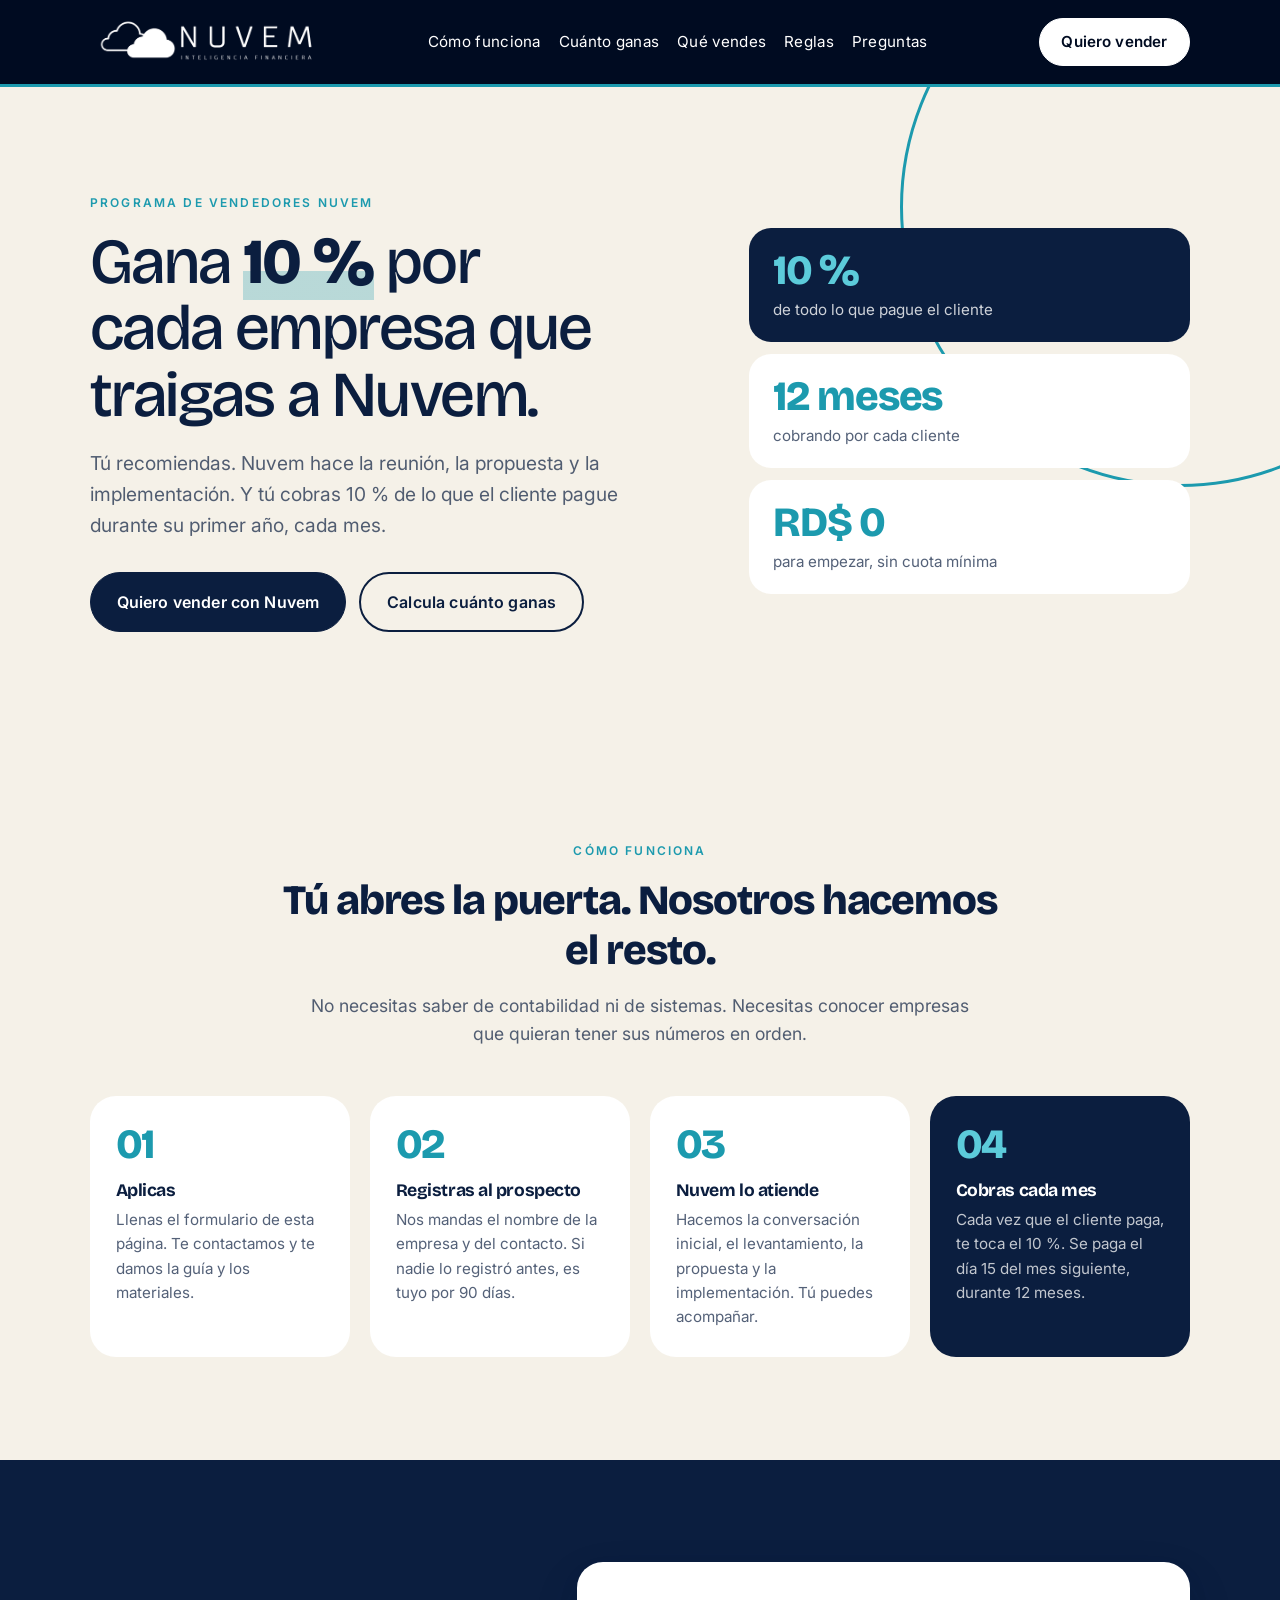
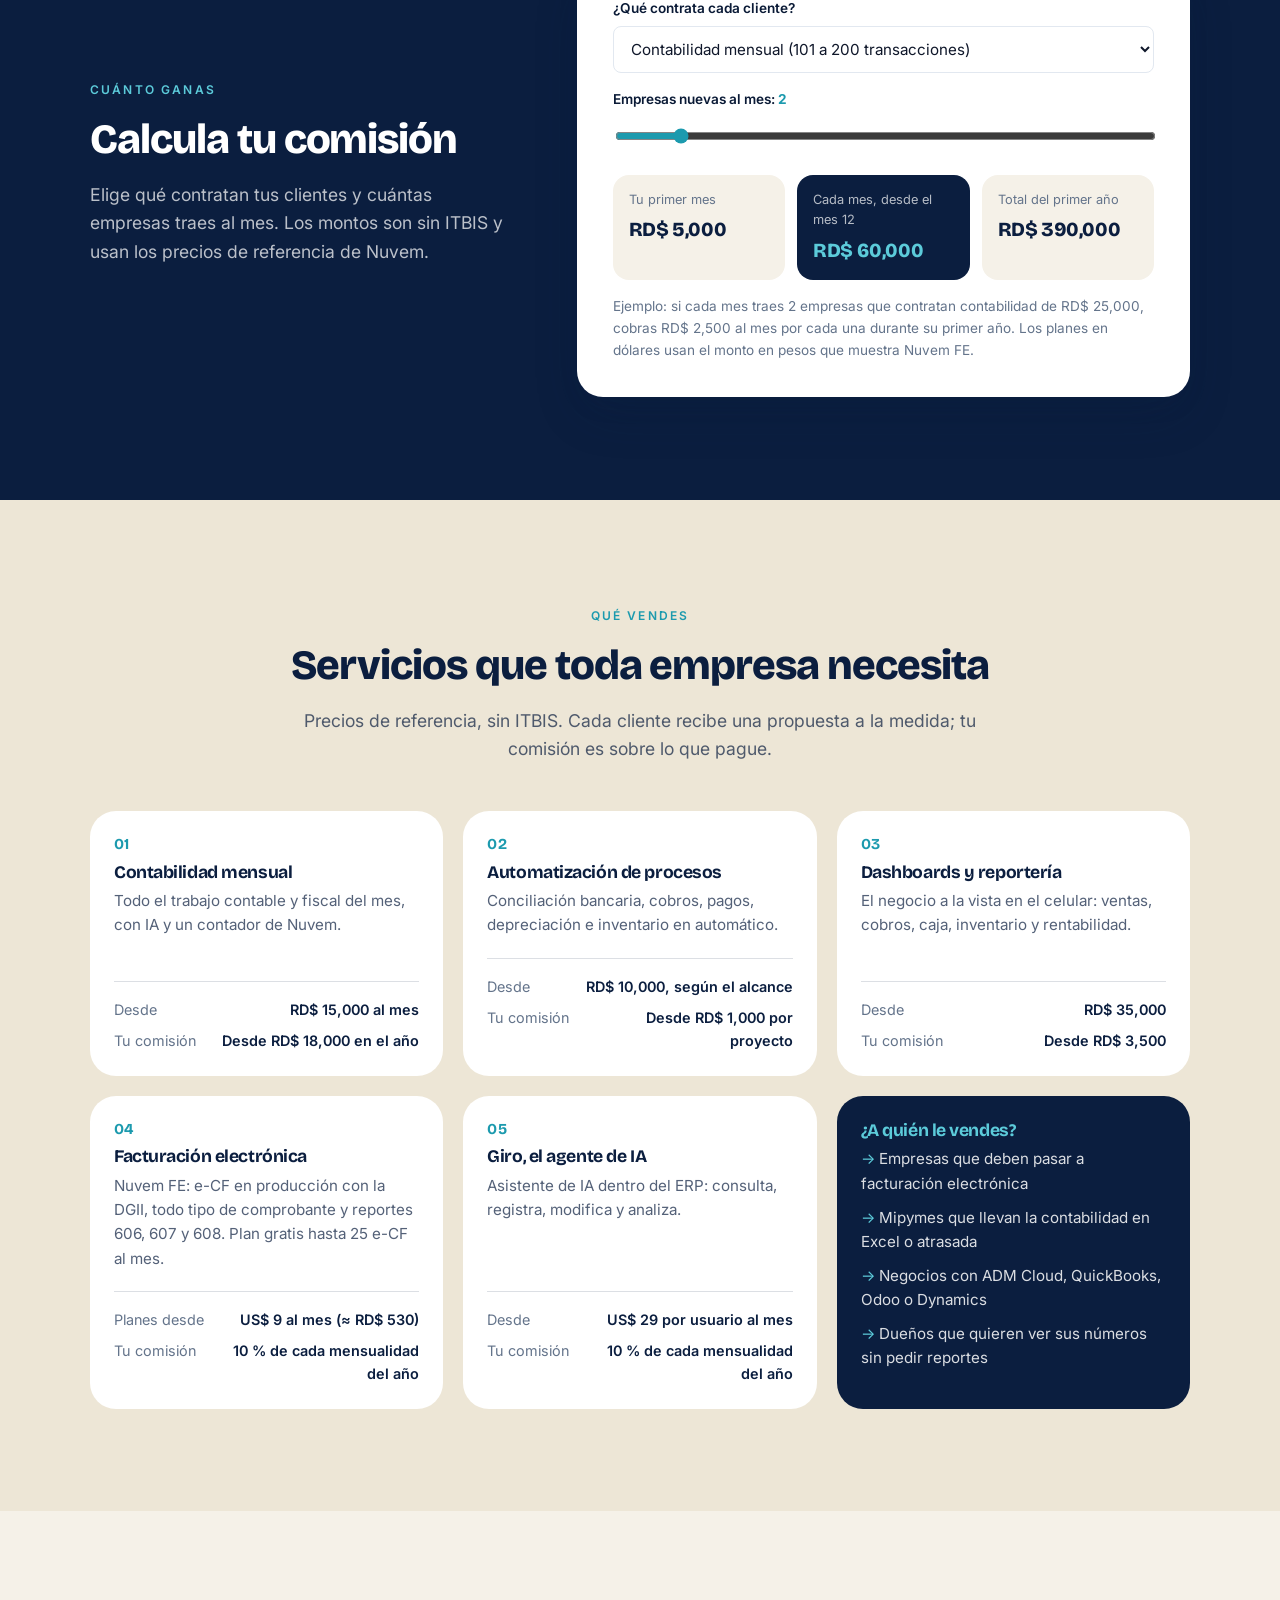
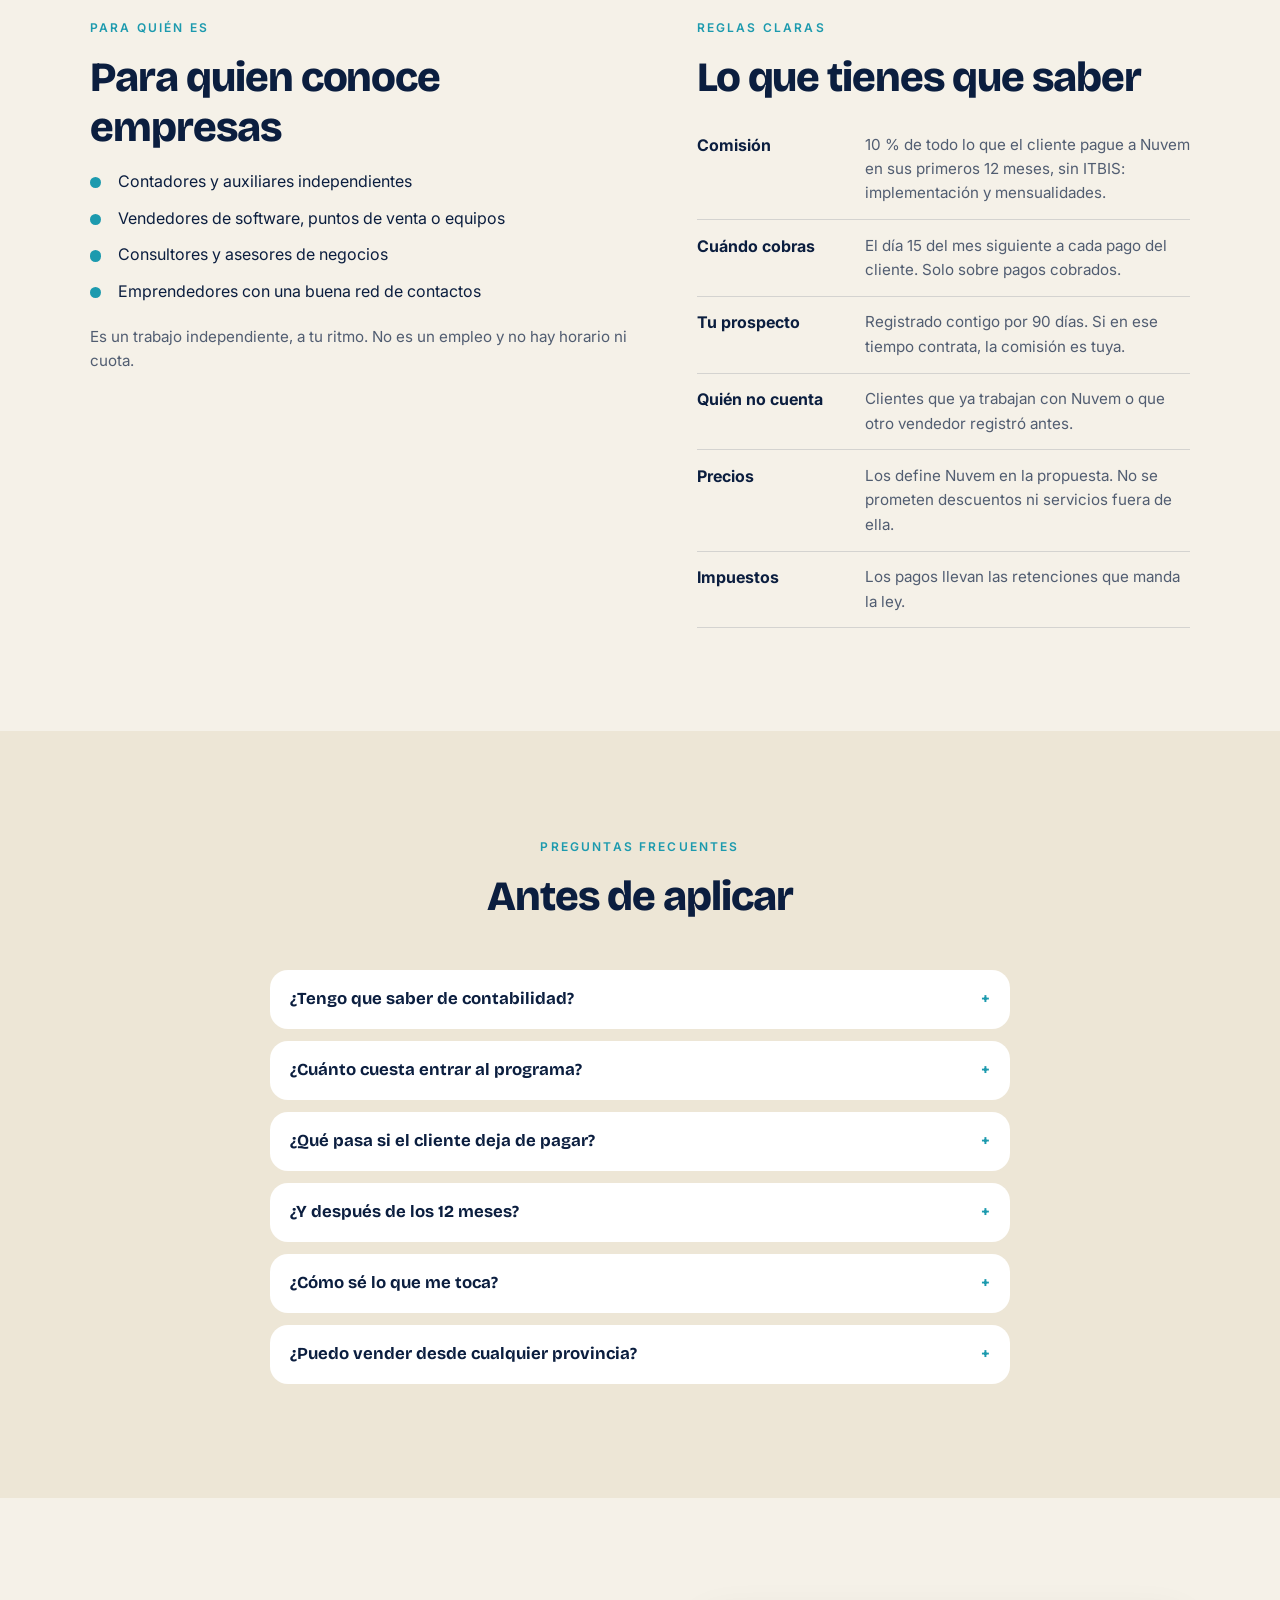
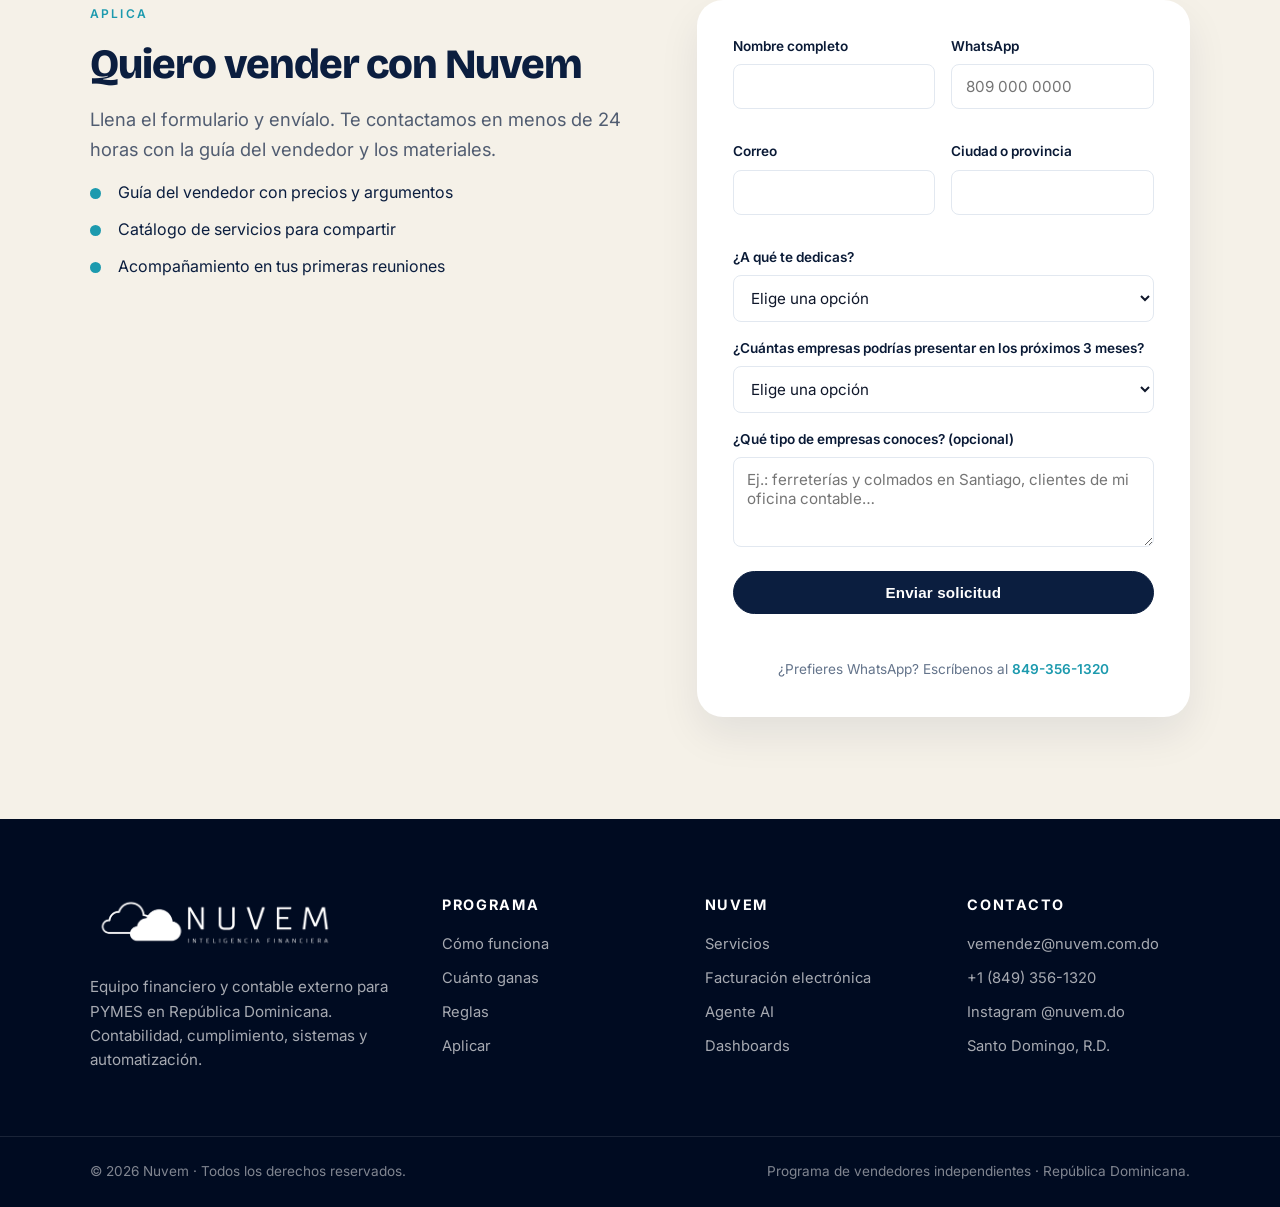
==== commit c3e1ed23: "Vendedores: mismo diseño de la campaña (crema, azul y turquesa) La página de vendedores y la sección" ====
--- a/vendedores.html
+++ b/vendedores.html
@@ -4,7 +4,7 @@
   <meta charset="UTF-8" />
   <meta name="viewport" content="width=device-width, initial-scale=1.0" />
   <meta name="description" content="Programa de vendedores de Nuvem: gana 10 % de lo que paguen durante su primer año las empresas que traigas. Contabilidad, facturación electrónica, automatización, dashboards y Giro." />
-  <meta name="theme-color" content="#000B21" />
+  <meta name="theme-color" content="#0B1E3F" />
   <title>Vende con Nuvem · Programa de vendedores</title>
 
   <meta property="og:title" content="Vende con Nuvem: gana 10 % por cada empresa que traigas" />
@@ -15,7 +15,7 @@
 
   <link rel="preconnect" href="https://fonts.googleapis.com" />
   <link rel="preconnect" href="https://fonts.gstatic.com" crossorigin />
-  <link href="https://fonts.googleapis.com/css2?family=Inter:wght@300;400;500;600;700;800&family=Playfair+Display:wght@500;600;700&display=swap" rel="stylesheet" />
+  <link href="https://fonts.googleapis.com/css2?family=Bricolage+Grotesque:opsz,wght@12..96,400;12..96,500;12..96,600;12..96,700;12..96,800&family=Inter:wght@300;400;500;600;700;800&family=Playfair+Display:wght@500;600;700&display=swap" rel="stylesheet" />
 
   <link rel="stylesheet" href="styles.css" />
   <link rel="stylesheet" href="vendedores.css" />
@@ -23,7 +23,7 @@
   <link rel="icon" type="image/png" href="logos/nuvem-favicon.png" />
   <link rel="apple-touch-icon" href="logos/nuvem-favicon.png" />
 </head>
-<body>
+<body class="vpage">
 
   <!-- =================== NAVBAR =================== -->
   <header class="nav" id="nav">
@@ -56,8 +56,8 @@
         <h1 class="vhero__title">Gana <span>10 %</span> por cada empresa que traigas a Nuvem.</h1>
         <p class="vhero__sub">Tú recomiendas. Nuvem hace la reunión, la propuesta y la implementación. Y tú cobras 10 % de lo que el cliente pague durante su primer año, cada mes.</p>
         <div class="vhero__actions">
-          <a href="#aplicar" class="btn btn--gold btn--lg">Quiero vender con Nuvem</a>
-          <a href="#calculadora" class="btn btn--outline-light btn--lg">Calcula cuánto ganas</a>
+          <a href="#aplicar" class="btn btn--v btn--lg">Quiero vender con Nuvem</a>
+          <a href="#calculadora" class="btn btn--vo btn--lg">Calcula cuánto ganas</a>
         </div>
       </div>
       <dl class="vhero__stats">
@@ -231,7 +231,7 @@
           <textarea id="fNotes" name="notas" placeholder="Ej.: ferreterías y colmados en Santiago, clientes de mi oficina contable…"></textarea>
         </div>
         <input type="text" name="_honey" tabindex="-1" autocomplete="off" aria-hidden="true" style="position:absolute;left:-9999px;width:1px;height:1px;opacity:0" />
-        <button type="submit" class="btn btn--navy btn--full">Enviar solicitud</button>
+        <button type="submit" class="btn btn--v btn--full">Enviar solicitud</button>
         <p class="form-note" id="applyNote" role="status"></p>
         <p class="vapply__alt">¿Prefieres WhatsApp? Escríbenos al <a class="vapply__mail" href="https://wa.me/18493561320" target="_blank" rel="noopener noreferrer">849-356-1320</a></p>
       </form>
--- a/styles.css
+++ b/styles.css
@@ -1338,6 +1338,177 @@
   .sellers__inner { grid-template-columns: minmax(0, 1fr); }
   .sellers__stat { max-width: 520px; width: 100%; margin-inline: auto; }
 }
+
+/* =========================================================
+   Diseño de la campaña de vendedores (crema, azul y turquesa)
+   Igual a los posts: fondo crema, Bricolage Grotesque, turquesa.
+   ========================================================= */
+.vpage, .sellers {
+  --v-cream: #F5F1E8;
+  --v-cream-2: #EDE6D6;
+  --v-navy: #0B1E3F;
+  --v-teal: #1C9AAE;
+  --v-teal-l: #5CCBDA;
+  --v-teal-s: rgba(28, 154, 174, .28);
+  --v-ink: rgba(11, 30, 63, .7);
+  --v-line: rgba(11, 30, 63, .14);
+  --v-font: 'Bricolage Grotesque', 'Inter', system-ui, sans-serif;
+}
+.vpage { background: var(--v-cream); }
+.vpage .nav { border-bottom-color: var(--v-teal); }
+.vpage .nav__cta { border-radius: 999px; }
+.vpage h1, .vpage h2, .vpage h3, .vpage .section__title,
+.sellers h2, .sellers .section__title {
+  font-family: var(--v-font);
+  letter-spacing: -.025em;
+}
+.vpage h2, .vpage .section__title { font-weight: 800; color: var(--v-navy); }
+.vpage h3 { font-weight: 700; color: var(--v-navy); }
+.vpage .eyebrow, .vpage .eyebrow--dark, .sellers .eyebrow { color: var(--v-teal); }
+.vpage .section__sub, .vpage .lead { color: var(--v-ink); }
+.vpage .section--light { background: var(--v-cream); }
+.vpage .section--soft { background: var(--v-cream-2); }
+
+/* Botones */
+.btn--v { background: var(--v-navy); color: #fff; border-color: var(--v-navy); }
+.btn--v:hover { background: #142B54; color: #fff; box-shadow: 0 10px 24px rgba(11, 30, 63, .25); }
+.btn--vo { background: transparent; color: var(--v-navy); border: 2px solid var(--v-navy); }
+.btn--vo:hover { background: rgba(11, 30, 63, .06); color: var(--v-navy); }
+
+/* Hero */
+.vpage .vhero {
+  background: var(--v-cream);
+  border-bottom: 0;
+  color: var(--v-ink);
+  position: relative;
+  overflow: hidden;
+}
+.vpage .vhero::after {
+  content: "";
+  position: absolute;
+  width: 560px; height: 560px;
+  right: -180px; top: -160px;
+  border: 3px solid var(--v-teal);
+  border-radius: 50%;
+  pointer-events: none;
+}
+.vpage .vhero__inner { position: relative; z-index: 1; }
+.vpage .vhero__title {
+  font-family: var(--v-font);
+  font-weight: 500;
+  color: var(--v-navy);
+  font-size: clamp(2.4rem, 5.4vw, 4rem);
+  line-height: 1.04;
+}
+.vpage .vhero__title span {
+  font-weight: 800;
+  color: var(--v-navy);
+  background: linear-gradient(transparent 62%, var(--v-teal-s) 62%);
+}
+.vpage .vhero__sub { color: var(--v-ink); }
+.vpage .vhero__stats { background: transparent; border: 0; gap: .75rem; border-radius: 0; }
+.vpage .vhero__stats div { background: #fff; border-radius: 22px; padding: 1.25rem 1.5rem; }
+.vpage .vhero__stats div:first-child { background: var(--v-navy); }
+.vpage .vhero__stats dt { font-family: var(--v-font); font-weight: 800; color: var(--v-teal); letter-spacing: -.03em; font-size: 2.6rem; }
+.vpage .vhero__stats div:first-child dt { color: var(--v-teal-l); }
+.vpage .vhero__stats dd { color: var(--v-ink); }
+.vpage .vhero__stats div:first-child dd { color: rgba(255, 255, 255, .8); }
+
+/* Pasos */
+.vpage .vsteps li { background: #fff; border: 0; border-radius: 26px; padding: 1.75rem 1.6rem; }
+.vpage .vsteps li:last-child { background: var(--v-navy); }
+.vpage .vsteps li:last-child h3 { color: #fff; }
+.vpage .vsteps li:last-child p { color: rgba(255, 255, 255, .75); }
+.vpage .vsteps__n {
+  width: auto; height: auto; background: none; border-radius: 0;
+  font-family: var(--v-font); font-size: 2.6rem; font-weight: 800; letter-spacing: -.04em;
+  color: var(--v-teal); line-height: 1; margin-bottom: .9rem;
+}
+.vpage .vsteps__n::before { content: "0"; }
+.vpage .vsteps li:last-child .vsteps__n { color: var(--v-teal-l); }
+.vpage .vsteps p { color: var(--v-ink); }
+
+/* Calculadora */
+.vpage .section--dark { background: var(--v-navy); }
+.vpage .section--dark::before { display: none; }
+.vpage .section--dark .section__title { color: #fff; }
+.vpage .section--dark .eyebrow { color: var(--v-teal-l); }
+.vpage .section--dark .section__sub { color: rgba(255, 255, 255, .72); }
+.vpage .vcalc__card { border-radius: 26px; }
+.vpage .vcalc__card output { color: var(--v-teal); }
+.vpage .vcalc__card input[type="range"] { accent-color: var(--v-teal); }
+.vpage .vcalc__results div { background: var(--v-cream); border-radius: 16px; }
+.vpage .vcalc__results div:nth-child(2) { background: var(--v-navy); }
+.vpage .vcalc__results div:nth-child(2) span { color: rgba(255, 255, 255, .7); }
+.vpage .vcalc__results div:nth-child(2) strong { color: var(--v-teal-l); }
+.vpage .vcalc__results strong { font-family: var(--v-font); font-weight: 800; color: var(--v-navy); letter-spacing: -.02em; }
+
+/* Servicios */
+.vpage .vservices { counter-reset: svc; }
+.vpage .vservices article { border: 0; border-radius: 26px; }
+.vpage .vservices article:not(.vservices__who) h3::before {
+  counter-increment: svc;
+  content: "0" counter(svc);
+  display: block;
+  font-size: .95rem; font-weight: 700; letter-spacing: .02em;
+  color: var(--v-teal); margin-bottom: .5rem;
+}
+.vpage .vservices p { color: var(--v-ink); }
+.vpage .vservices dl { border-top-color: var(--v-line); }
+.vpage .vservices dd { color: var(--v-navy); }
+.vpage .vservices__who { background: var(--v-navy) !important; }
+.vpage .vservices__who h3 { color: var(--v-teal-l); }
+.vpage .vservices__who li::before { color: var(--v-teal-l); }
+
+/* Reglas y listas */
+.vpage .vchecks li { color: var(--v-navy); }
+.vpage .vchecks li::before { background: var(--v-teal); box-shadow: none; width: .7rem; height: .7rem; top: .5em; }
+.vpage .vterms div { border-bottom-color: var(--v-line); }
+.vpage .vterms dt { color: var(--v-navy); }
+.vpage .vterms dd, .vpage .vrules__aside { color: var(--v-ink); }
+
+/* Preguntas */
+.vpage .vfaq details { border: 0; border-radius: 18px; }
+.vpage .vfaq summary { color: var(--v-navy); font-family: var(--v-font); font-weight: 700; font-size: 1.05rem; }
+.vpage .vfaq summary::after { color: var(--v-teal); }
+.vpage .vfaq summary:focus-visible { outline-color: var(--v-teal); }
+
+/* Formulario */
+.vpage .contact-form { border: 0; border-radius: 26px; box-shadow: 0 18px 40px rgba(11, 30, 63, .08); }
+.vpage .field input:focus, .vpage .field select:focus, .vpage .field textarea:focus {
+  border-color: var(--v-teal);
+  box-shadow: 0 0 0 4px rgba(28, 154, 174, .15);
+}
+.vpage .vapply__mail { color: var(--v-teal); }
+
+/* Sección de vendedores en la página principal */
+.sellers { background: var(--v-cream) !important; color: var(--v-ink) !important; position: relative; overflow: hidden; }
+.sellers::after {
+  content: "";
+  position: absolute;
+  width: 460px; height: 460px;
+  right: -230px; top: -250px;
+  border: 3px solid var(--v-teal);
+  border-radius: 50%;
+  pointer-events: none;
+}
+.sellers .sellers__inner { position: relative; z-index: 1; }
+@media (max-width: 980px) {
+  .vpage .vhero::after, .sellers::after { display: none; }
+}
+.sellers .section__title { color: var(--v-navy) !important; font-weight: 500; }
+.sellers .section__title span { color: var(--v-navy) !important; font-weight: 800; background: linear-gradient(transparent 62%, var(--v-teal-s) 62%); }
+.sellers .sellers__steps li { border-color: var(--v-line) !important; }
+.sellers .sellers__steps span { color: var(--v-teal) !important; font-family: var(--v-font); font-weight: 800; }
+.sellers .sellers__steps strong { color: var(--v-navy) !important; }
+.sellers .sellers__steps p { color: var(--v-ink) !important; }
+.sellers .sellers__more { color: var(--v-navy) !important; border-bottom-color: var(--v-teal) !important; }
+.sellers .sellers__more:hover { color: var(--v-teal) !important; }
+.sellers .sellers__stat { background: var(--v-navy) !important; border: 0 !important; border-radius: 28px; }
+.sellers .sellers__big { font-family: var(--v-font); font-weight: 800 !important; color: #fff !important; }
+.sellers .sellers__big small { color: var(--v-teal-l); }
+.sellers .sellers__stat hr { background: var(--v-teal) !important; }
+.sellers .sellers__stat .is-hi dt, .sellers .sellers__stat .is-hi dd { color: var(--v-teal-l) !important; }
 
 /* ---------- Precios ---------- */
 .pricing-grid {
--- a/vendedores.css
+++ b/vendedores.css
@@ -225,3 +225,4 @@
   .vterms div { grid-template-columns: 1fr; gap: .25rem; }
   .vhero__actions .btn { width: 100%; }
 }
+
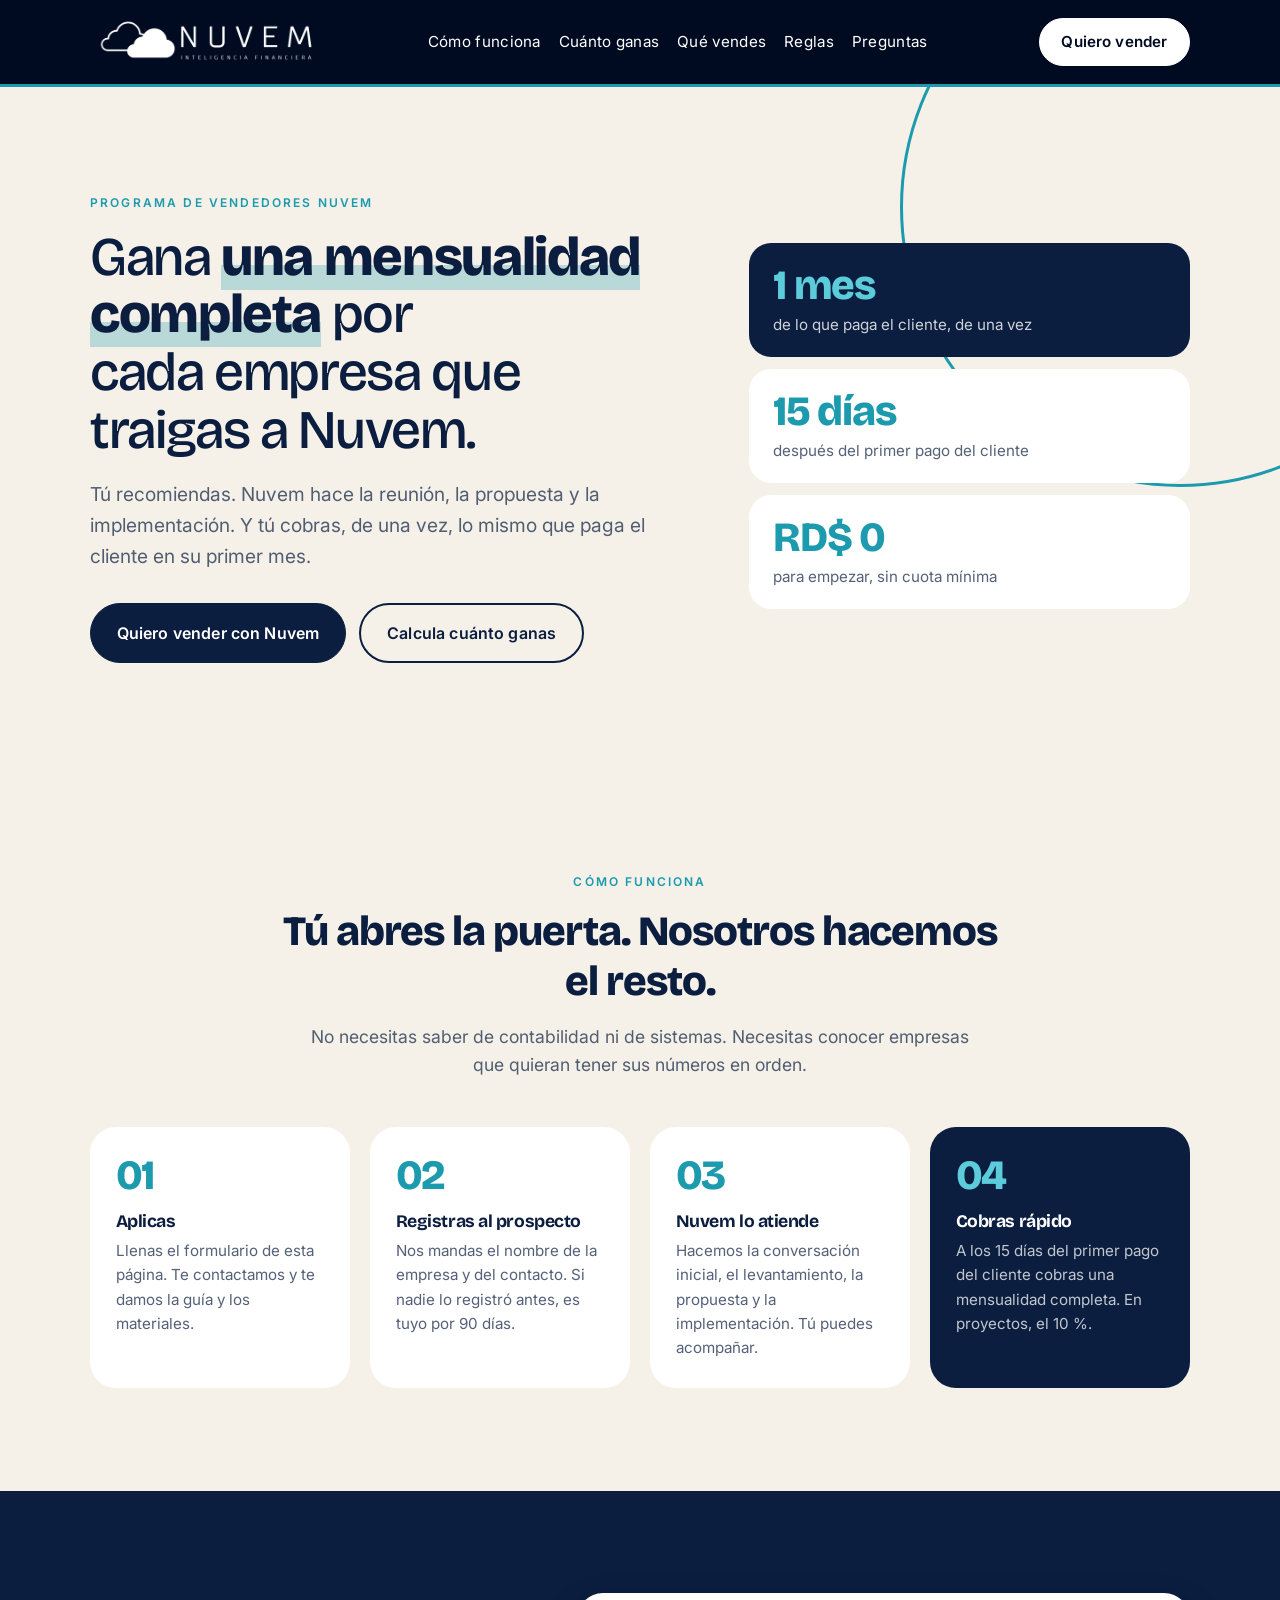
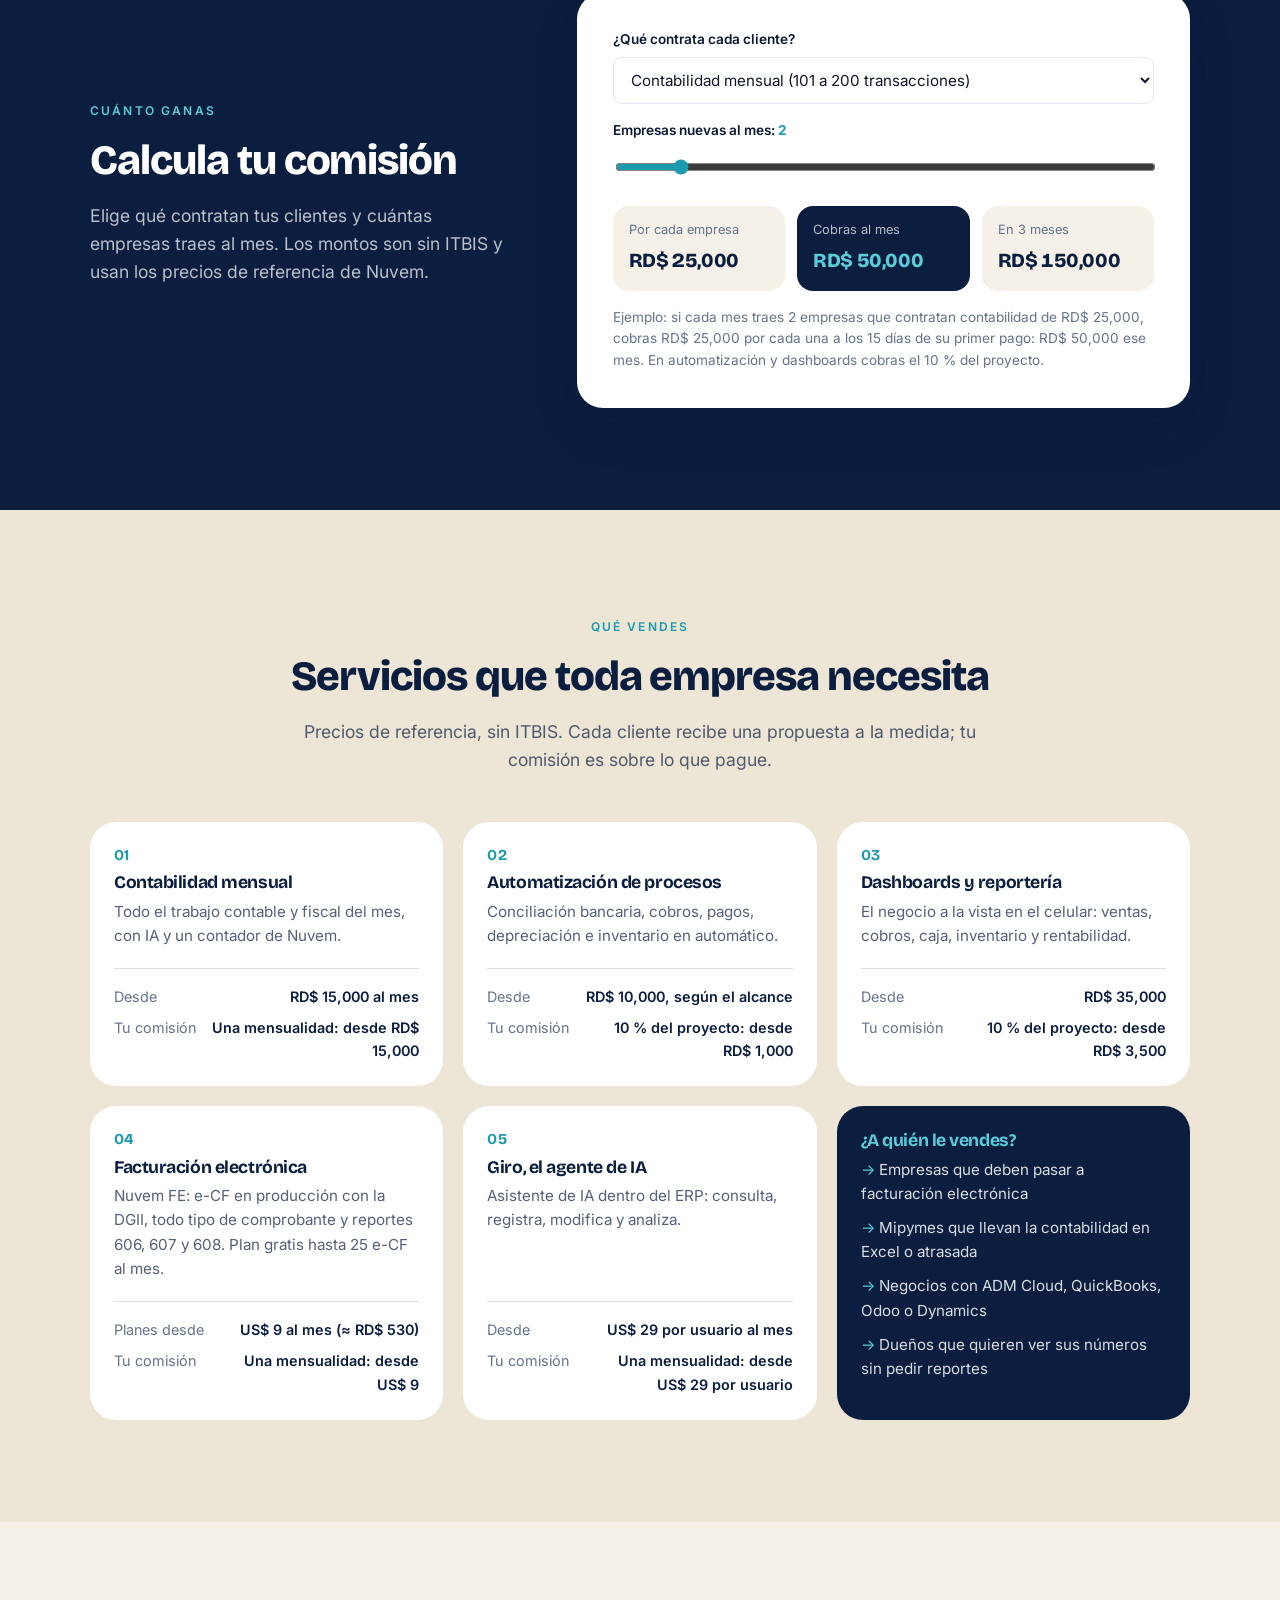
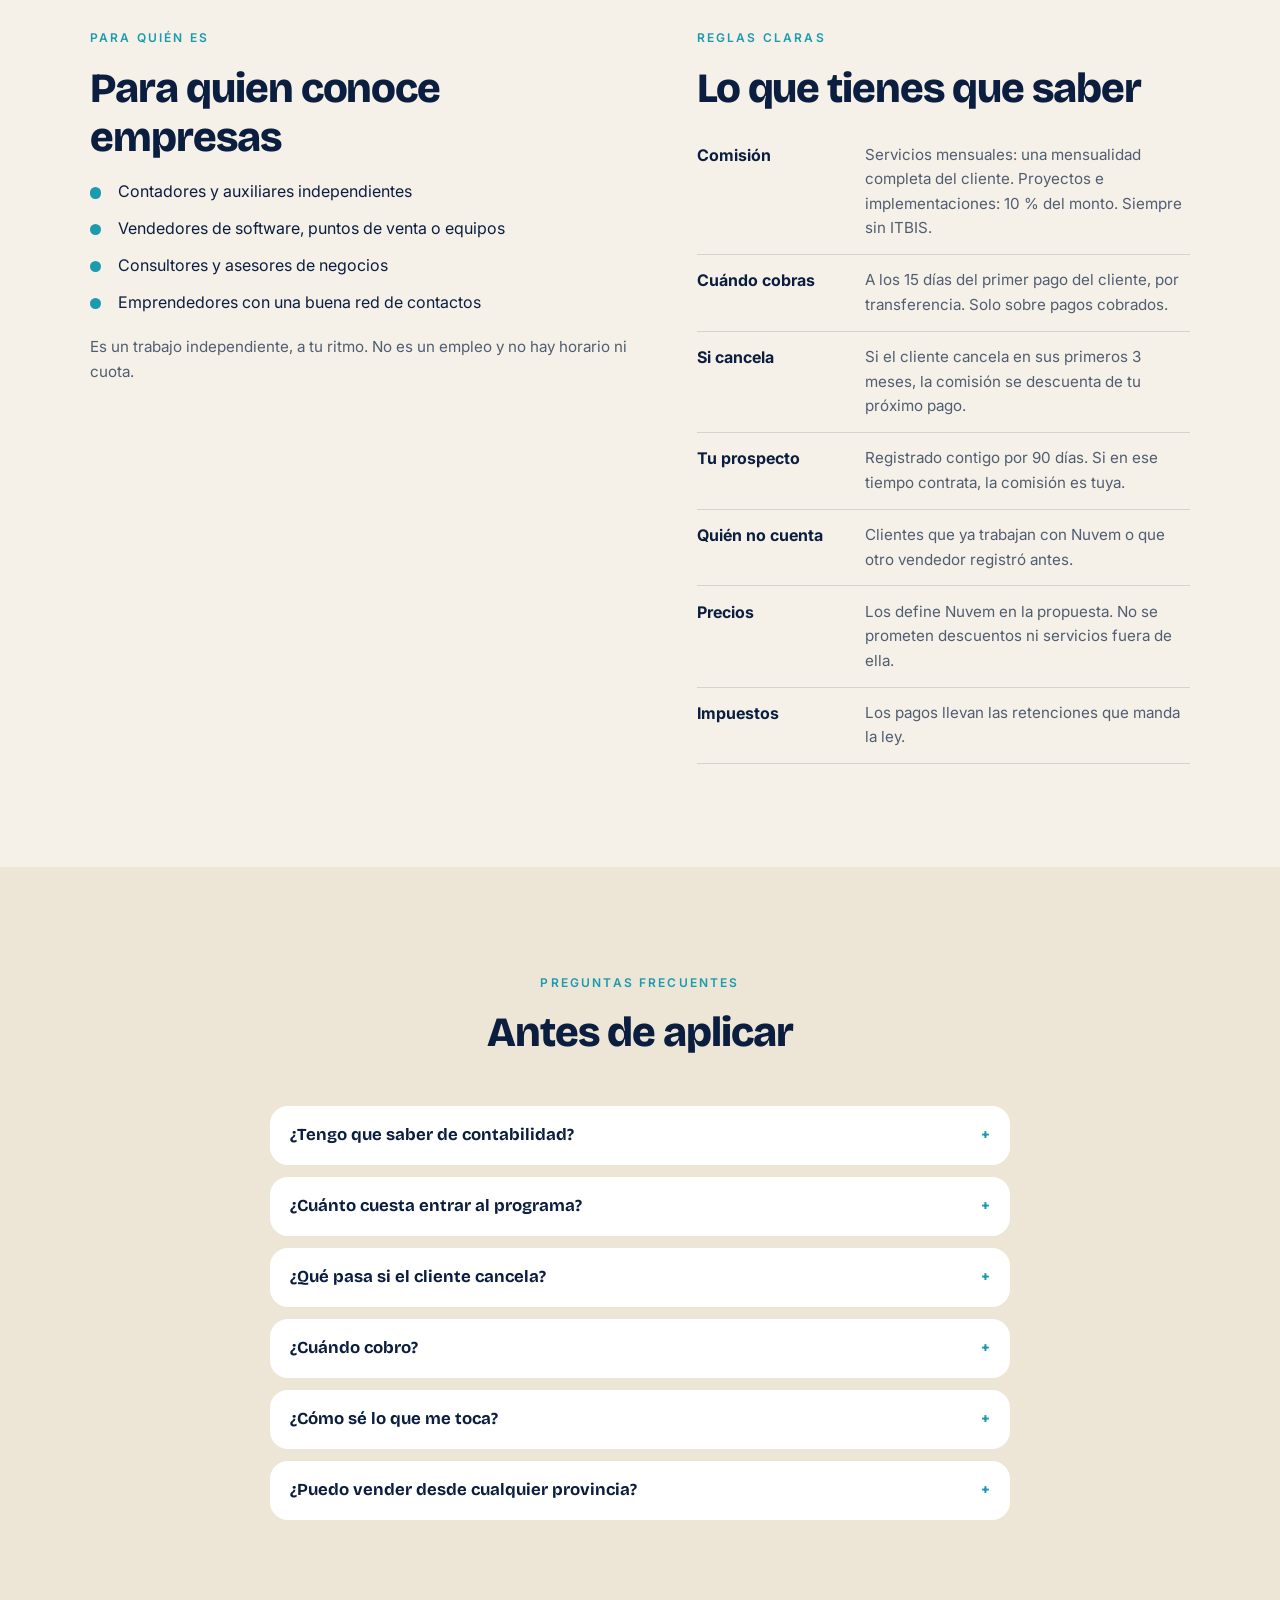
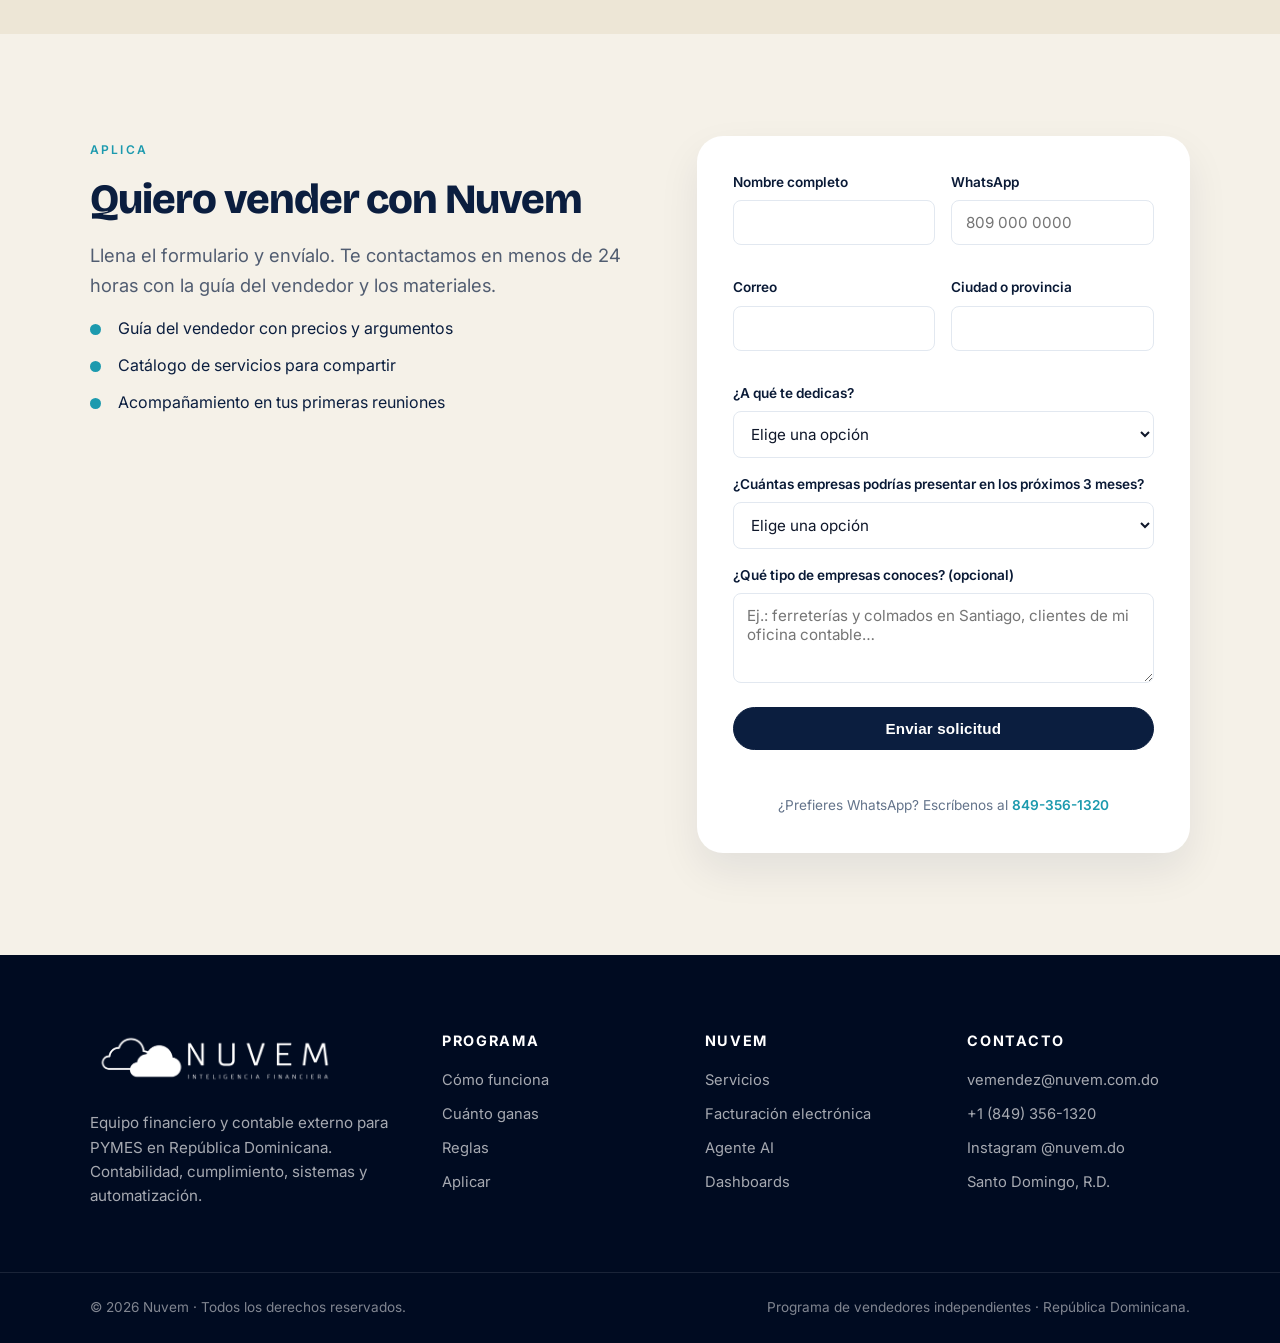
==== commit e167649f: "Vendedores: comisión de una mensualidad completa al cerrar - Servicios mensuales: el vendedor cobra " ====
--- a/vendedores.html
+++ b/vendedores.html
@@ -3,12 +3,12 @@
 <head>
   <meta charset="UTF-8" />
   <meta name="viewport" content="width=device-width, initial-scale=1.0" />
-  <meta name="description" content="Programa de vendedores de Nuvem: gana 10 % de lo que paguen durante su primer año las empresas que traigas. Contabilidad, facturación electrónica, automatización, dashboards y Giro." />
+  <meta name="description" content="Programa de vendedores de Nuvem: gana una mensualidad completa por cada empresa que traigas, cobrada a los 15 días. Contabilidad, facturación electrónica, automatización, dashboards y Giro." />
   <meta name="theme-color" content="#0B1E3F" />
   <title>Vende con Nuvem · Programa de vendedores</title>
 
-  <meta property="og:title" content="Vende con Nuvem: gana 10 % por cada empresa que traigas" />
-  <meta property="og:description" content="Recomiendas, Nuvem vende e implementa, y tú cobras 10 % de lo que el cliente pague durante su primer año." />
+  <meta property="og:title" content="Vende con Nuvem: gana una mensualidad completa por cada empresa que traigas" />
+  <meta property="og:description" content="Recomiendas, Nuvem vende e implementa, y tú cobras la primera mensualidad del cliente a los 15 días." />
   <meta property="og:type" content="website" />
   <meta property="og:url" content="https://nuvem.com.do/vendedores" />
   <meta property="og:image" content="https://nuvem.com.do/images/vendedores-og.png" />
@@ -53,16 +53,16 @@
     <div class="container vhero__inner">
       <div class="vhero__copy">
         <p class="eyebrow">Programa de vendedores Nuvem</p>
-        <h1 class="vhero__title">Gana <span>10 %</span> por cada empresa que traigas a Nuvem.</h1>
-        <p class="vhero__sub">Tú recomiendas. Nuvem hace la reunión, la propuesta y la implementación. Y tú cobras 10 % de lo que el cliente pague durante su primer año, cada mes.</p>
+        <h1 class="vhero__title">Gana <span>una mensualidad completa</span> por cada empresa que traigas a Nuvem.</h1>
+        <p class="vhero__sub">Tú recomiendas. Nuvem hace la reunión, la propuesta y la implementación. Y tú cobras, de una vez, lo mismo que paga el cliente en su primer mes.</p>
         <div class="vhero__actions">
           <a href="#aplicar" class="btn btn--v btn--lg">Quiero vender con Nuvem</a>
           <a href="#calculadora" class="btn btn--vo btn--lg">Calcula cuánto ganas</a>
         </div>
       </div>
       <dl class="vhero__stats">
-        <div><dt>10 %</dt><dd>de todo lo que pague el cliente</dd></div>
-        <div><dt>12 meses</dt><dd>cobrando por cada cliente</dd></div>
+        <div><dt>1 mes</dt><dd>de lo que paga el cliente, de una vez</dd></div>
+        <div><dt>15 días</dt><dd>después del primer pago del cliente</dd></div>
         <div><dt>RD$ 0</dt><dd>para empezar, sin cuota mínima</dd></div>
       </dl>
     </div>
@@ -80,7 +80,7 @@
         <li><span class="vsteps__n">1</span><h3>Aplicas</h3><p>Llenas el formulario de esta página. Te contactamos y te damos la guía y los materiales.</p></li>
         <li><span class="vsteps__n">2</span><h3>Registras al prospecto</h3><p>Nos mandas el nombre de la empresa y del contacto. Si nadie lo registró antes, es tuyo por 90 días.</p></li>
         <li><span class="vsteps__n">3</span><h3>Nuvem lo atiende</h3><p>Hacemos la conversación inicial, el levantamiento, la propuesta y la implementación. Tú puedes acompañar.</p></li>
-        <li><span class="vsteps__n">4</span><h3>Cobras cada mes</h3><p>Cada vez que el cliente paga, te toca el 10 %. Se paga el día 15 del mes siguiente, durante 12 meses.</p></li>
+        <li><span class="vsteps__n">4</span><h3>Cobras rápido</h3><p>A los 15 días del primer pago del cliente cobras una mensualidad completa. En proyectos, el 10 %.</p></li>
       </ol>
     </div>
   </section>
@@ -111,11 +111,11 @@
           <input type="range" id="calcCount" min="1" max="10" step="1" value="2" />
         </div>
         <div class="vcalc__results" aria-live="polite">
-          <div><span>Tu primer mes</span><strong id="calcFirst">RD$ 5,000</strong></div>
-          <div><span>Cada mes, desde el mes 12</span><strong id="calcMonth12">RD$ 60,000</strong></div>
-          <div><span>Total del primer año</span><strong id="calcYear">RD$ 390,000</strong></div>
-        </div>
-        <p class="vcalc__note">Ejemplo: si cada mes traes 2 empresas que contratan contabilidad de RD$ 25,000, cobras RD$ 2,500 al mes por cada una durante su primer año. Los planes en dólares usan el monto en pesos que muestra Nuvem FE.</p>
+          <div><span>Por cada empresa</span><strong id="calcFirst">RD$ 25,000</strong></div>
+          <div><span>Cobras al mes</span><strong id="calcMonth12">RD$ 50,000</strong></div>
+          <div><span>En 3 meses</span><strong id="calcYear">RD$ 150,000</strong></div>
+        </div>
+        <p class="vcalc__note">Ejemplo: si cada mes traes 2 empresas que contratan contabilidad de RD$ 25,000, cobras RD$ 25,000 por cada una a los 15 días de su primer pago: RD$ 50,000 ese mes. En automatización y dashboards cobras el 10 % del proyecto.</p>
       </div>
     </div>
   </section>
@@ -129,11 +129,11 @@
         <p class="section__sub">Precios de referencia, sin ITBIS. Cada cliente recibe una propuesta a la medida; tu comisión es sobre lo que pague.</p>
       </div>
       <div class="vservices">
-        <article><h3>Contabilidad mensual</h3><p>Todo el trabajo contable y fiscal del mes, con IA y un contador de Nuvem.</p><dl><div><dt>Desde</dt><dd>RD$ 15,000 al mes</dd></div><div><dt>Tu comisión</dt><dd>Desde RD$ 18,000 en el año</dd></div></dl></article>
-        <article><h3>Automatización de procesos</h3><p>Conciliación bancaria, cobros, pagos, depreciación e inventario en automático.</p><dl><div><dt>Desde</dt><dd>RD$ 10,000, según el alcance</dd></div><div><dt>Tu comisión</dt><dd>Desde RD$ 1,000 por proyecto</dd></div></dl></article>
-        <article><h3>Dashboards y reportería</h3><p>El negocio a la vista en el celular: ventas, cobros, caja, inventario y rentabilidad.</p><dl><div><dt>Desde</dt><dd>RD$ 35,000</dd></div><div><dt>Tu comisión</dt><dd>Desde RD$ 3,500</dd></div></dl></article>
-        <article><h3>Facturación electrónica</h3><p>Nuvem FE: e-CF en producción con la DGII, todo tipo de comprobante y reportes 606, 607 y 608. Plan gratis hasta 25 e-CF al mes.</p><dl><div><dt>Planes desde</dt><dd>US$ 9 al mes (≈ RD$ 530)</dd></div><div><dt>Tu comisión</dt><dd>10 % de cada mensualidad del año</dd></div></dl></article>
-        <article><h3>Giro, el agente de IA</h3><p>Asistente de IA dentro del ERP: consulta, registra, modifica y analiza.</p><dl><div><dt>Desde</dt><dd>US$ 29 por usuario al mes</dd></div><div><dt>Tu comisión</dt><dd>10 % de cada mensualidad del año</dd></div></dl></article>
+        <article><h3>Contabilidad mensual</h3><p>Todo el trabajo contable y fiscal del mes, con IA y un contador de Nuvem.</p><dl><div><dt>Desde</dt><dd>RD$ 15,000 al mes</dd></div><div><dt>Tu comisión</dt><dd>Una mensualidad: desde RD$ 15,000</dd></div></dl></article>
+        <article><h3>Automatización de procesos</h3><p>Conciliación bancaria, cobros, pagos, depreciación e inventario en automático.</p><dl><div><dt>Desde</dt><dd>RD$ 10,000, según el alcance</dd></div><div><dt>Tu comisión</dt><dd>10 % del proyecto: desde RD$ 1,000</dd></div></dl></article>
+        <article><h3>Dashboards y reportería</h3><p>El negocio a la vista en el celular: ventas, cobros, caja, inventario y rentabilidad.</p><dl><div><dt>Desde</dt><dd>RD$ 35,000</dd></div><div><dt>Tu comisión</dt><dd>10 % del proyecto: desde RD$ 3,500</dd></div></dl></article>
+        <article><h3>Facturación electrónica</h3><p>Nuvem FE: e-CF en producción con la DGII, todo tipo de comprobante y reportes 606, 607 y 608. Plan gratis hasta 25 e-CF al mes.</p><dl><div><dt>Planes desde</dt><dd>US$ 9 al mes (≈ RD$ 530)</dd></div><div><dt>Tu comisión</dt><dd>Una mensualidad: desde US$ 9</dd></div></dl></article>
+        <article><h3>Giro, el agente de IA</h3><p>Asistente de IA dentro del ERP: consulta, registra, modifica y analiza.</p><dl><div><dt>Desde</dt><dd>US$ 29 por usuario al mes</dd></div><div><dt>Tu comisión</dt><dd>Una mensualidad: desde US$ 29 por usuario</dd></div></dl></article>
         <article class="vservices__who"><h3>¿A quién le vendes?</h3><ul role="list"><li>Empresas que deben pasar a facturación electrónica</li><li>Mipymes que llevan la contabilidad en Excel o atrasada</li><li>Negocios con ADM Cloud, QuickBooks, Odoo o Dynamics</li><li>Dueños que quieren ver sus números sin pedir reportes</li></ul></article>
       </div>
     </div>
@@ -157,8 +157,9 @@
         <p class="eyebrow eyebrow--dark">Reglas claras</p>
         <h2 class="section__title">Lo que tienes que saber</h2>
         <dl class="vterms">
-          <div><dt>Comisión</dt><dd>10 % de todo lo que el cliente pague a Nuvem en sus primeros 12 meses, sin ITBIS: implementación y mensualidades.</dd></div>
-          <div><dt>Cuándo cobras</dt><dd>El día 15 del mes siguiente a cada pago del cliente. Solo sobre pagos cobrados.</dd></div>
+          <div><dt>Comisión</dt><dd>Servicios mensuales: una mensualidad completa del cliente. Proyectos e implementaciones: 10 % del monto. Siempre sin ITBIS.</dd></div>
+          <div><dt>Cuándo cobras</dt><dd>A los 15 días del primer pago del cliente, por transferencia. Solo sobre pagos cobrados.</dd></div>
+          <div><dt>Si cancela</dt><dd>Si el cliente cancela en sus primeros 3 meses, la comisión se descuenta de tu próximo pago.</dd></div>
           <div><dt>Tu prospecto</dt><dd>Registrado contigo por 90 días. Si en ese tiempo contrata, la comisión es tuya.</dd></div>
           <div><dt>Quién no cuenta</dt><dd>Clientes que ya trabajan con Nuvem o que otro vendedor registró antes.</dd></div>
           <div><dt>Precios</dt><dd>Los define Nuvem en la propuesta. No se prometen descuentos ni servicios fuera de ella.</dd></div>
@@ -177,9 +178,9 @@
       </div>
       <details><summary>¿Tengo que saber de contabilidad?</summary><p>No. Tú presentas a Nuvem. Nuestro equipo hace la conversación inicial, explica los servicios y prepara la propuesta.</p></details>
       <details><summary>¿Cuánto cuesta entrar al programa?</summary><p>Nada. No hay cuota de entrada ni metas mínimas.</p></details>
-      <details><summary>¿Qué pasa si el cliente deja de pagar?</summary><p>La comisión se calcula sobre lo que el cliente pague de verdad. Si deja de pagar o cancela, la comisión se detiene.</p></details>
-      <details><summary>¿Y después de los 12 meses?</summary><p>La comisión de ese cliente termina. Por eso conviene traer clientes nuevos cada mes: tu ingreso crece mientras sigas cerrando.</p></details>
-      <details><summary>¿Cómo sé lo que me toca?</summary><p>Cada mes recibes el detalle por cliente: qué pagó, cuánto te toca y cuándo se te deposita.</p></details>
+      <details><summary>¿Qué pasa si el cliente cancela?</summary><p>Si cancela en sus primeros 3 meses, la comisión se descuenta de tu próximo pago. Después de los 3 meses, la comisión ya es tuya.</p></details>
+      <details><summary>¿Cuándo cobro?</summary><p>A los 15 días de que el cliente haga su primer pago. Cobras una sola vez por cliente: mientras más empresas traigas, más cobras cada mes.</p></details>
+      <details><summary>¿Cómo sé lo que me toca?</summary><p>Con cada pago recibes el detalle por cliente: qué contrató, cuánto te toca y la fecha del depósito.</p></details>
       <details><summary>¿Puedo vender desde cualquier provincia?</summary><p>Sí. Las reuniones con los clientes se pueden hacer por videollamada en todo el país.</p></details>
     </div>
   </section>
--- a/styles.css
+++ b/styles.css
@@ -1397,8 +1397,8 @@
   font-family: var(--v-font);
   font-weight: 500;
   color: var(--v-navy);
-  font-size: clamp(2.4rem, 5.4vw, 4rem);
-  line-height: 1.04;
+  font-size: clamp(2.2rem, 4.6vw, 3.4rem);
+  line-height: 1.06;
 }
 .vpage .vhero__title span {
   font-weight: 800;
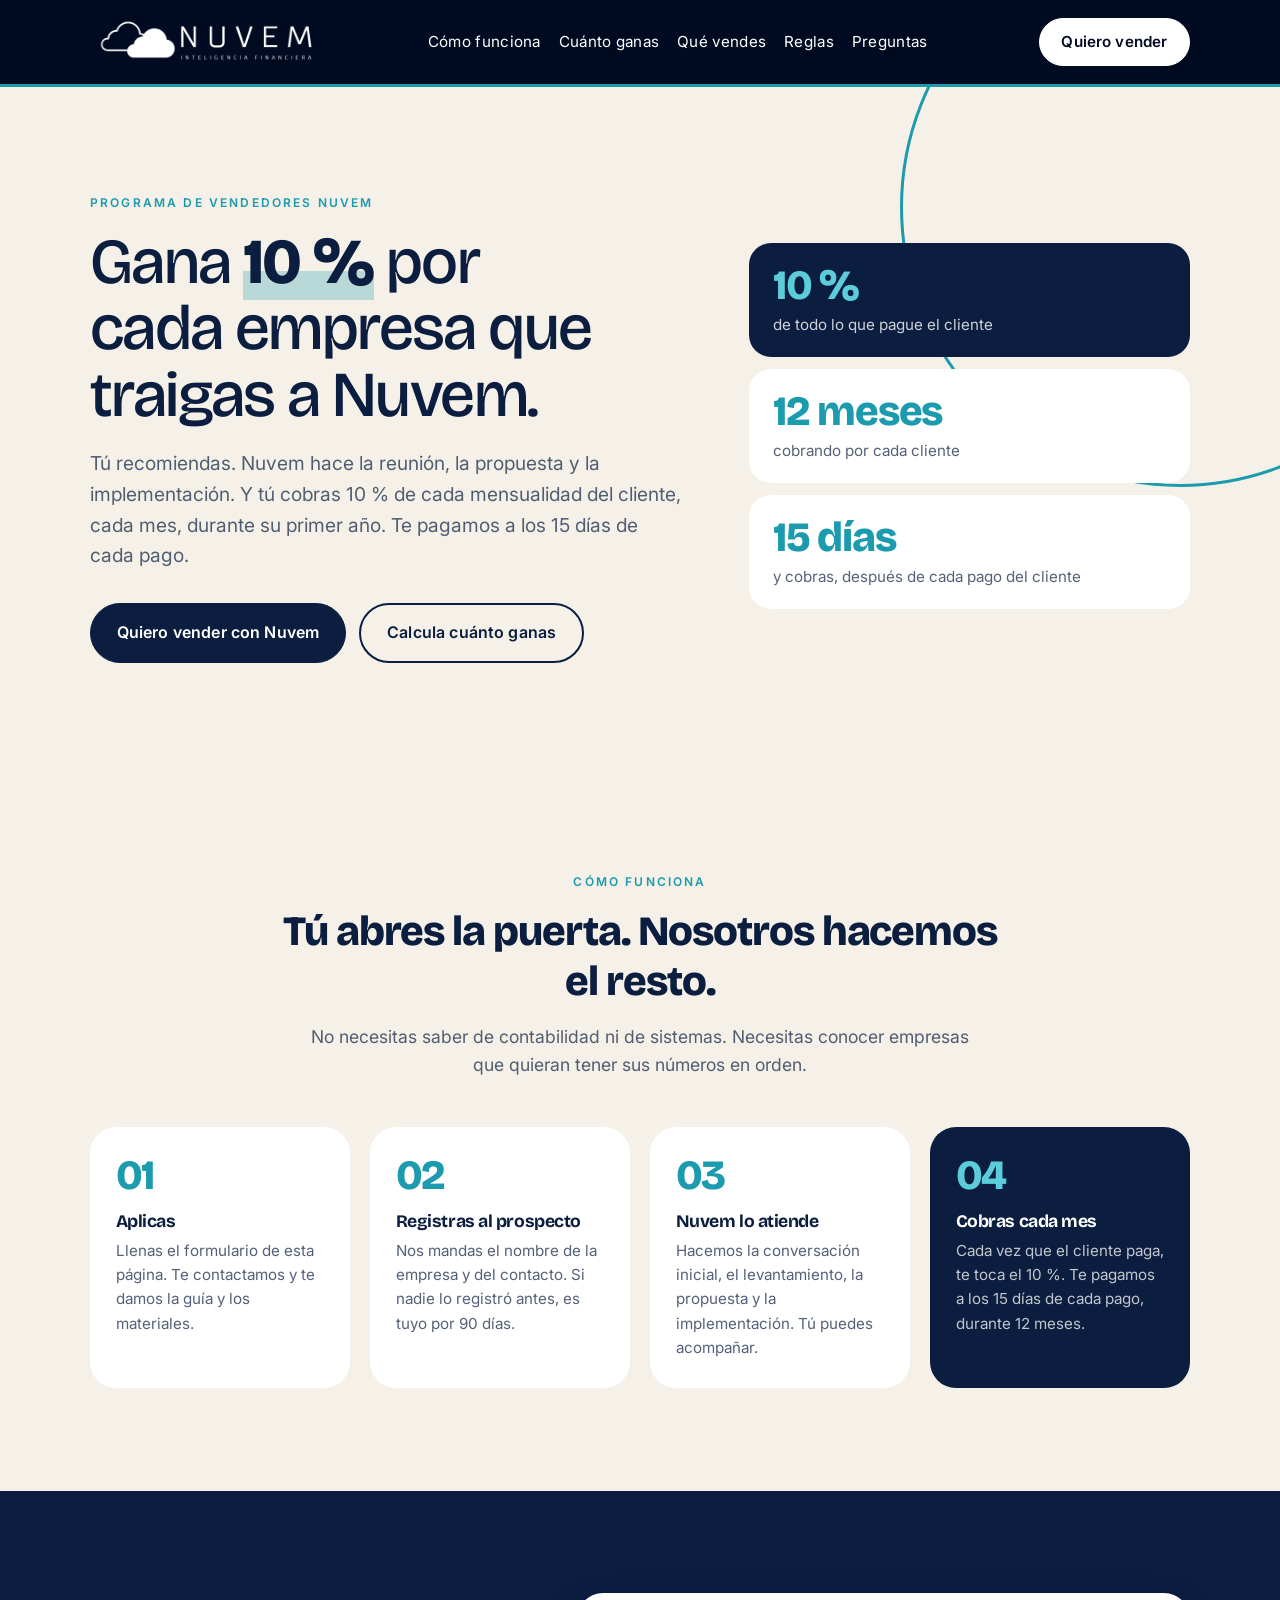
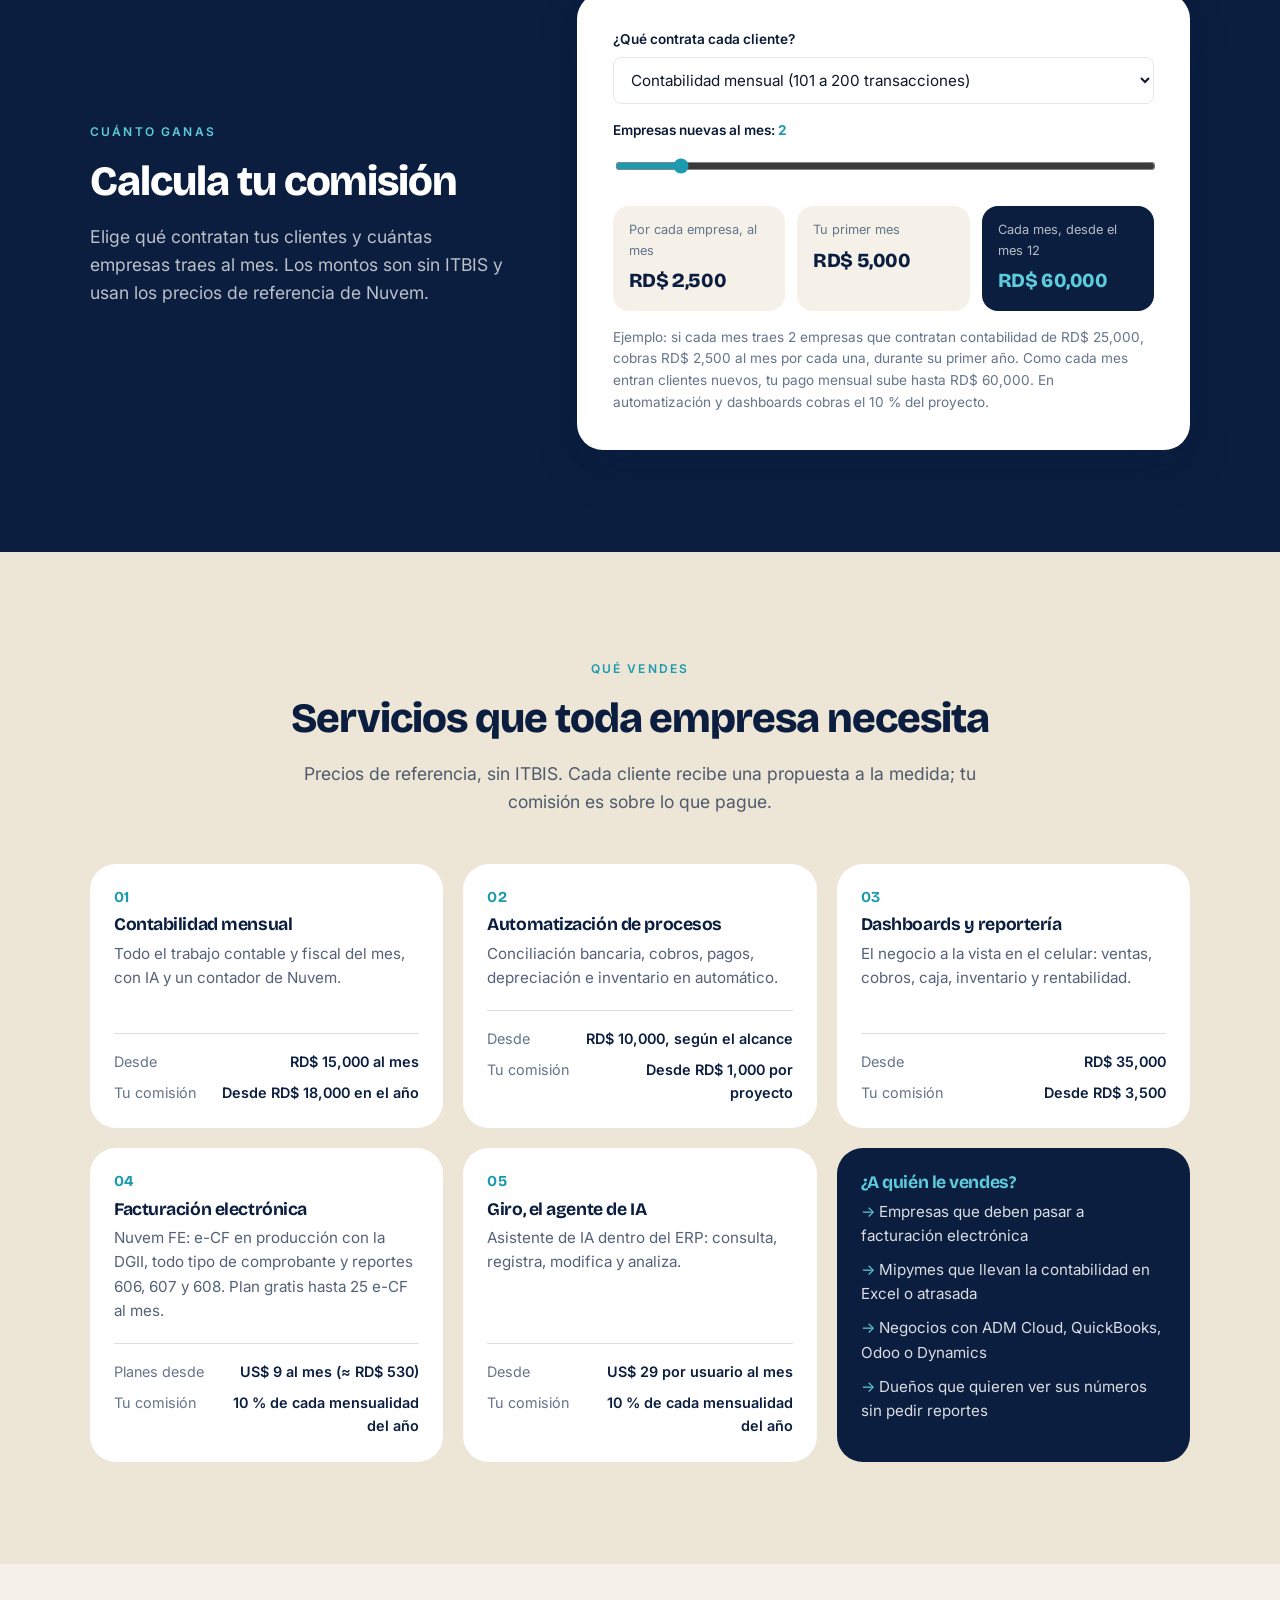
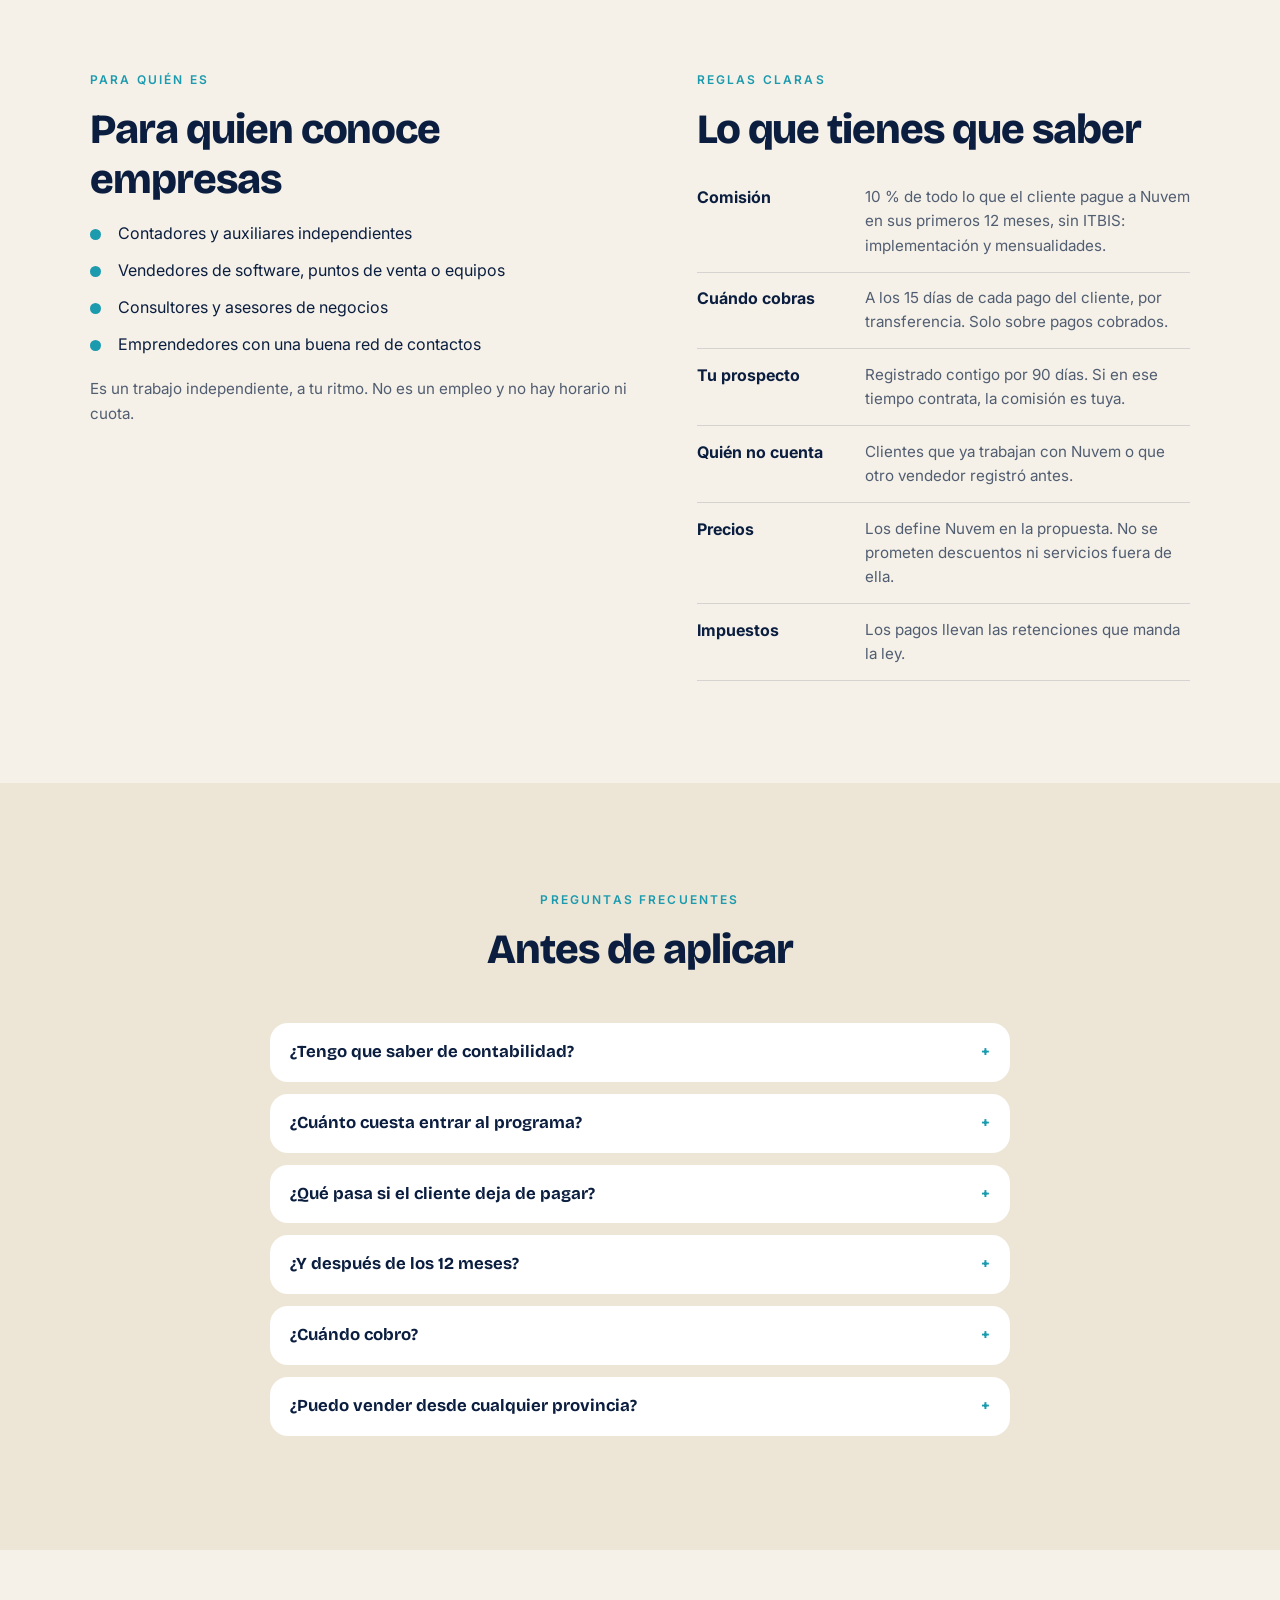
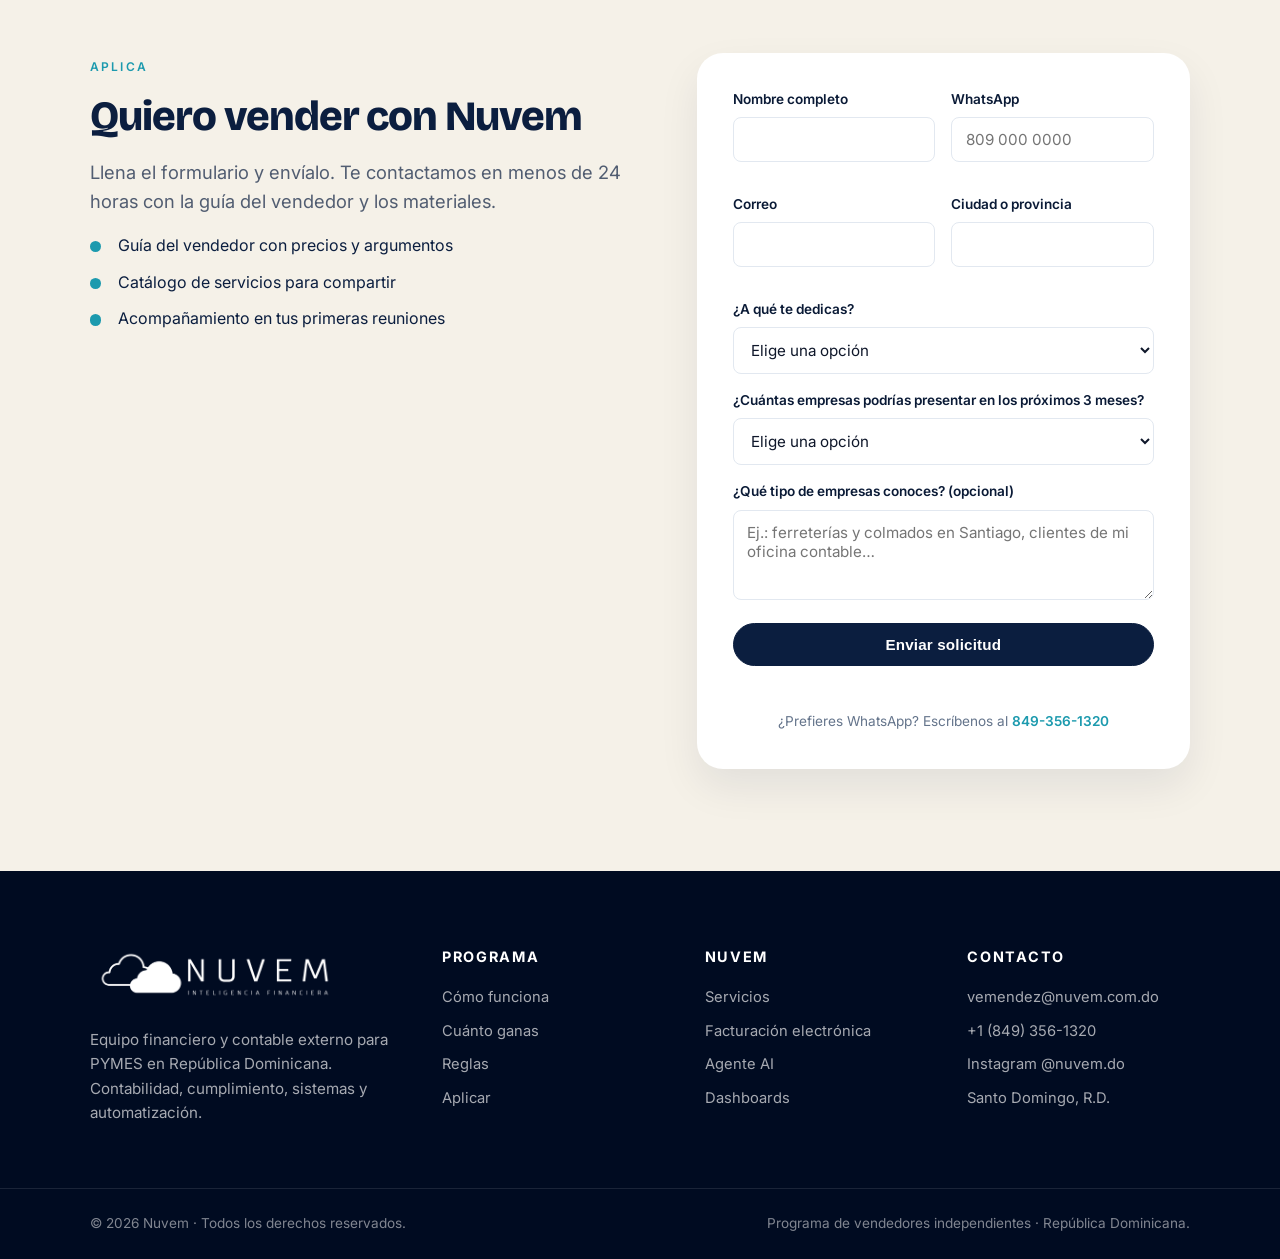
==== commit 6f59b582: "Vendedores: 10 % de cada mensualidad por 12 meses, pagado a los 15 días de cada pago - El pago al ve" ====
--- a/vendedores.html
+++ b/vendedores.html
@@ -3,12 +3,12 @@
 <head>
   <meta charset="UTF-8" />
   <meta name="viewport" content="width=device-width, initial-scale=1.0" />
-  <meta name="description" content="Programa de vendedores de Nuvem: gana una mensualidad completa por cada empresa que traigas, cobrada a los 15 días. Contabilidad, facturación electrónica, automatización, dashboards y Giro." />
+  <meta name="description" content="Programa de vendedores de Nuvem: gana 10 % de lo que paguen durante su primer año las empresas que traigas. Contabilidad, facturación electrónica, automatización, dashboards y Giro." />
   <meta name="theme-color" content="#0B1E3F" />
   <title>Vende con Nuvem · Programa de vendedores</title>
 
-  <meta property="og:title" content="Vende con Nuvem: gana una mensualidad completa por cada empresa que traigas" />
-  <meta property="og:description" content="Recomiendas, Nuvem vende e implementa, y tú cobras la primera mensualidad del cliente a los 15 días." />
+  <meta property="og:title" content="Vende con Nuvem: gana 10 % por cada empresa que traigas" />
+  <meta property="og:description" content="Recomiendas, Nuvem vende e implementa, y tú cobras 10 % de lo que el cliente pague durante su primer año." />
   <meta property="og:type" content="website" />
   <meta property="og:url" content="https://nuvem.com.do/vendedores" />
   <meta property="og:image" content="https://nuvem.com.do/images/vendedores-og.png" />
@@ -53,17 +53,17 @@
     <div class="container vhero__inner">
       <div class="vhero__copy">
         <p class="eyebrow">Programa de vendedores Nuvem</p>
-        <h1 class="vhero__title">Gana <span>una mensualidad completa</span> por cada empresa que traigas a Nuvem.</h1>
-        <p class="vhero__sub">Tú recomiendas. Nuvem hace la reunión, la propuesta y la implementación. Y tú cobras, de una vez, lo mismo que paga el cliente en su primer mes.</p>
+        <h1 class="vhero__title">Gana <span>10 %</span> por cada empresa que traigas a Nuvem.</h1>
+        <p class="vhero__sub">Tú recomiendas. Nuvem hace la reunión, la propuesta y la implementación. Y tú cobras 10 % de cada mensualidad del cliente, cada mes, durante su primer año. Te pagamos a los 15 días de cada pago.</p>
         <div class="vhero__actions">
           <a href="#aplicar" class="btn btn--v btn--lg">Quiero vender con Nuvem</a>
           <a href="#calculadora" class="btn btn--vo btn--lg">Calcula cuánto ganas</a>
         </div>
       </div>
       <dl class="vhero__stats">
-        <div><dt>1 mes</dt><dd>de lo que paga el cliente, de una vez</dd></div>
-        <div><dt>15 días</dt><dd>después del primer pago del cliente</dd></div>
-        <div><dt>RD$ 0</dt><dd>para empezar, sin cuota mínima</dd></div>
+        <div><dt>10 %</dt><dd>de todo lo que pague el cliente</dd></div>
+        <div><dt>12 meses</dt><dd>cobrando por cada cliente</dd></div>
+        <div><dt>15 días</dt><dd>y cobras, después de cada pago del cliente</dd></div>
       </dl>
     </div>
   </section>
@@ -80,7 +80,7 @@
         <li><span class="vsteps__n">1</span><h3>Aplicas</h3><p>Llenas el formulario de esta página. Te contactamos y te damos la guía y los materiales.</p></li>
         <li><span class="vsteps__n">2</span><h3>Registras al prospecto</h3><p>Nos mandas el nombre de la empresa y del contacto. Si nadie lo registró antes, es tuyo por 90 días.</p></li>
         <li><span class="vsteps__n">3</span><h3>Nuvem lo atiende</h3><p>Hacemos la conversación inicial, el levantamiento, la propuesta y la implementación. Tú puedes acompañar.</p></li>
-        <li><span class="vsteps__n">4</span><h3>Cobras rápido</h3><p>A los 15 días del primer pago del cliente cobras una mensualidad completa. En proyectos, el 10 %.</p></li>
+        <li><span class="vsteps__n">4</span><h3>Cobras cada mes</h3><p>Cada vez que el cliente paga, te toca el 10 %. Te pagamos a los 15 días de cada pago, durante 12 meses.</p></li>
       </ol>
     </div>
   </section>
@@ -111,11 +111,11 @@
           <input type="range" id="calcCount" min="1" max="10" step="1" value="2" />
         </div>
         <div class="vcalc__results" aria-live="polite">
-          <div><span>Por cada empresa</span><strong id="calcFirst">RD$ 25,000</strong></div>
-          <div><span>Cobras al mes</span><strong id="calcMonth12">RD$ 50,000</strong></div>
-          <div><span>En 3 meses</span><strong id="calcYear">RD$ 150,000</strong></div>
-        </div>
-        <p class="vcalc__note">Ejemplo: si cada mes traes 2 empresas que contratan contabilidad de RD$ 25,000, cobras RD$ 25,000 por cada una a los 15 días de su primer pago: RD$ 50,000 ese mes. En automatización y dashboards cobras el 10 % del proyecto.</p>
+          <div><span id="calcPerLabel">Por cada empresa, al mes</span><strong id="calcYear">RD$ 2,500</strong></div>
+          <div><span>Tu primer mes</span><strong id="calcFirst">RD$ 5,000</strong></div>
+          <div><span>Cada mes, desde el mes 12</span><strong id="calcMonth12">RD$ 60,000</strong></div>
+        </div>
+        <p class="vcalc__note">Ejemplo: si cada mes traes 2 empresas que contratan contabilidad de RD$ 25,000, cobras RD$ 2,500 al mes por cada una, durante su primer año. Como cada mes entran clientes nuevos, tu pago mensual sube hasta RD$ 60,000. En automatización y dashboards cobras el 10 % del proyecto.</p>
       </div>
     </div>
   </section>
@@ -129,11 +129,11 @@
         <p class="section__sub">Precios de referencia, sin ITBIS. Cada cliente recibe una propuesta a la medida; tu comisión es sobre lo que pague.</p>
       </div>
       <div class="vservices">
-        <article><h3>Contabilidad mensual</h3><p>Todo el trabajo contable y fiscal del mes, con IA y un contador de Nuvem.</p><dl><div><dt>Desde</dt><dd>RD$ 15,000 al mes</dd></div><div><dt>Tu comisión</dt><dd>Una mensualidad: desde RD$ 15,000</dd></div></dl></article>
-        <article><h3>Automatización de procesos</h3><p>Conciliación bancaria, cobros, pagos, depreciación e inventario en automático.</p><dl><div><dt>Desde</dt><dd>RD$ 10,000, según el alcance</dd></div><div><dt>Tu comisión</dt><dd>10 % del proyecto: desde RD$ 1,000</dd></div></dl></article>
-        <article><h3>Dashboards y reportería</h3><p>El negocio a la vista en el celular: ventas, cobros, caja, inventario y rentabilidad.</p><dl><div><dt>Desde</dt><dd>RD$ 35,000</dd></div><div><dt>Tu comisión</dt><dd>10 % del proyecto: desde RD$ 3,500</dd></div></dl></article>
-        <article><h3>Facturación electrónica</h3><p>Nuvem FE: e-CF en producción con la DGII, todo tipo de comprobante y reportes 606, 607 y 608. Plan gratis hasta 25 e-CF al mes.</p><dl><div><dt>Planes desde</dt><dd>US$ 9 al mes (≈ RD$ 530)</dd></div><div><dt>Tu comisión</dt><dd>Una mensualidad: desde US$ 9</dd></div></dl></article>
-        <article><h3>Giro, el agente de IA</h3><p>Asistente de IA dentro del ERP: consulta, registra, modifica y analiza.</p><dl><div><dt>Desde</dt><dd>US$ 29 por usuario al mes</dd></div><div><dt>Tu comisión</dt><dd>Una mensualidad: desde US$ 29 por usuario</dd></div></dl></article>
+        <article><h3>Contabilidad mensual</h3><p>Todo el trabajo contable y fiscal del mes, con IA y un contador de Nuvem.</p><dl><div><dt>Desde</dt><dd>RD$ 15,000 al mes</dd></div><div><dt>Tu comisión</dt><dd>Desde RD$ 18,000 en el año</dd></div></dl></article>
+        <article><h3>Automatización de procesos</h3><p>Conciliación bancaria, cobros, pagos, depreciación e inventario en automático.</p><dl><div><dt>Desde</dt><dd>RD$ 10,000, según el alcance</dd></div><div><dt>Tu comisión</dt><dd>Desde RD$ 1,000 por proyecto</dd></div></dl></article>
+        <article><h3>Dashboards y reportería</h3><p>El negocio a la vista en el celular: ventas, cobros, caja, inventario y rentabilidad.</p><dl><div><dt>Desde</dt><dd>RD$ 35,000</dd></div><div><dt>Tu comisión</dt><dd>Desde RD$ 3,500</dd></div></dl></article>
+        <article><h3>Facturación electrónica</h3><p>Nuvem FE: e-CF en producción con la DGII, todo tipo de comprobante y reportes 606, 607 y 608. Plan gratis hasta 25 e-CF al mes.</p><dl><div><dt>Planes desde</dt><dd>US$ 9 al mes (≈ RD$ 530)</dd></div><div><dt>Tu comisión</dt><dd>10 % de cada mensualidad del año</dd></div></dl></article>
+        <article><h3>Giro, el agente de IA</h3><p>Asistente de IA dentro del ERP: consulta, registra, modifica y analiza.</p><dl><div><dt>Desde</dt><dd>US$ 29 por usuario al mes</dd></div><div><dt>Tu comisión</dt><dd>10 % de cada mensualidad del año</dd></div></dl></article>
         <article class="vservices__who"><h3>¿A quién le vendes?</h3><ul role="list"><li>Empresas que deben pasar a facturación electrónica</li><li>Mipymes que llevan la contabilidad en Excel o atrasada</li><li>Negocios con ADM Cloud, QuickBooks, Odoo o Dynamics</li><li>Dueños que quieren ver sus números sin pedir reportes</li></ul></article>
       </div>
     </div>
@@ -157,9 +157,8 @@
         <p class="eyebrow eyebrow--dark">Reglas claras</p>
         <h2 class="section__title">Lo que tienes que saber</h2>
         <dl class="vterms">
-          <div><dt>Comisión</dt><dd>Servicios mensuales: una mensualidad completa del cliente. Proyectos e implementaciones: 10 % del monto. Siempre sin ITBIS.</dd></div>
-          <div><dt>Cuándo cobras</dt><dd>A los 15 días del primer pago del cliente, por transferencia. Solo sobre pagos cobrados.</dd></div>
-          <div><dt>Si cancela</dt><dd>Si el cliente cancela en sus primeros 3 meses, la comisión se descuenta de tu próximo pago.</dd></div>
+          <div><dt>Comisión</dt><dd>10 % de todo lo que el cliente pague a Nuvem en sus primeros 12 meses, sin ITBIS: implementación y mensualidades.</dd></div>
+          <div><dt>Cuándo cobras</dt><dd>A los 15 días de cada pago del cliente, por transferencia. Solo sobre pagos cobrados.</dd></div>
           <div><dt>Tu prospecto</dt><dd>Registrado contigo por 90 días. Si en ese tiempo contrata, la comisión es tuya.</dd></div>
           <div><dt>Quién no cuenta</dt><dd>Clientes que ya trabajan con Nuvem o que otro vendedor registró antes.</dd></div>
           <div><dt>Precios</dt><dd>Los define Nuvem en la propuesta. No se prometen descuentos ni servicios fuera de ella.</dd></div>
@@ -178,9 +177,9 @@
       </div>
       <details><summary>¿Tengo que saber de contabilidad?</summary><p>No. Tú presentas a Nuvem. Nuestro equipo hace la conversación inicial, explica los servicios y prepara la propuesta.</p></details>
       <details><summary>¿Cuánto cuesta entrar al programa?</summary><p>Nada. No hay cuota de entrada ni metas mínimas.</p></details>
-      <details><summary>¿Qué pasa si el cliente cancela?</summary><p>Si cancela en sus primeros 3 meses, la comisión se descuenta de tu próximo pago. Después de los 3 meses, la comisión ya es tuya.</p></details>
-      <details><summary>¿Cuándo cobro?</summary><p>A los 15 días de que el cliente haga su primer pago. Cobras una sola vez por cliente: mientras más empresas traigas, más cobras cada mes.</p></details>
-      <details><summary>¿Cómo sé lo que me toca?</summary><p>Con cada pago recibes el detalle por cliente: qué contrató, cuánto te toca y la fecha del depósito.</p></details>
+      <details><summary>¿Qué pasa si el cliente deja de pagar?</summary><p>La comisión se calcula sobre lo que el cliente pague de verdad. Si deja de pagar o cancela, la comisión se detiene.</p></details>
+      <details><summary>¿Y después de los 12 meses?</summary><p>La comisión de ese cliente termina. Por eso conviene traer clientes nuevos cada mes: tu ingreso crece mientras sigas cerrando.</p></details>
+      <details><summary>¿Cuándo cobro?</summary><p>A los 15 días de cada pago del cliente. Si el cliente paga el día 1, cobras el día 16. Con cada pago recibes el detalle: qué pagó y cuánto te toca.</p></details>
       <details><summary>¿Puedo vender desde cualquier provincia?</summary><p>Sí. Las reuniones con los clientes se pueden hacer por videollamada en todo el país.</p></details>
     </div>
   </section>
--- a/styles.css
+++ b/styles.css
@@ -1397,8 +1397,8 @@
   font-family: var(--v-font);
   font-weight: 500;
   color: var(--v-navy);
-  font-size: clamp(2.2rem, 4.6vw, 3.4rem);
-  line-height: 1.06;
+  font-size: clamp(2.4rem, 5.4vw, 4rem);
+  line-height: 1.04;
 }
 .vpage .vhero__title span {
   font-weight: 800;
@@ -1438,9 +1438,9 @@
 .vpage .vcalc__card output { color: var(--v-teal); }
 .vpage .vcalc__card input[type="range"] { accent-color: var(--v-teal); }
 .vpage .vcalc__results div { background: var(--v-cream); border-radius: 16px; }
-.vpage .vcalc__results div:nth-child(2) { background: var(--v-navy); }
-.vpage .vcalc__results div:nth-child(2) span { color: rgba(255, 255, 255, .7); }
-.vpage .vcalc__results div:nth-child(2) strong { color: var(--v-teal-l); }
+.vpage .vcalc__results div:nth-child(3) { background: var(--v-navy); }
+.vpage .vcalc__results div:nth-child(3) span { color: rgba(255, 255, 255, .7); }
+.vpage .vcalc__results div:nth-child(3) strong { color: var(--v-teal-l); }
 .vpage .vcalc__results strong { font-family: var(--v-font); font-weight: 800; color: var(--v-navy); letter-spacing: -.02em; }
 
 /* Servicios */
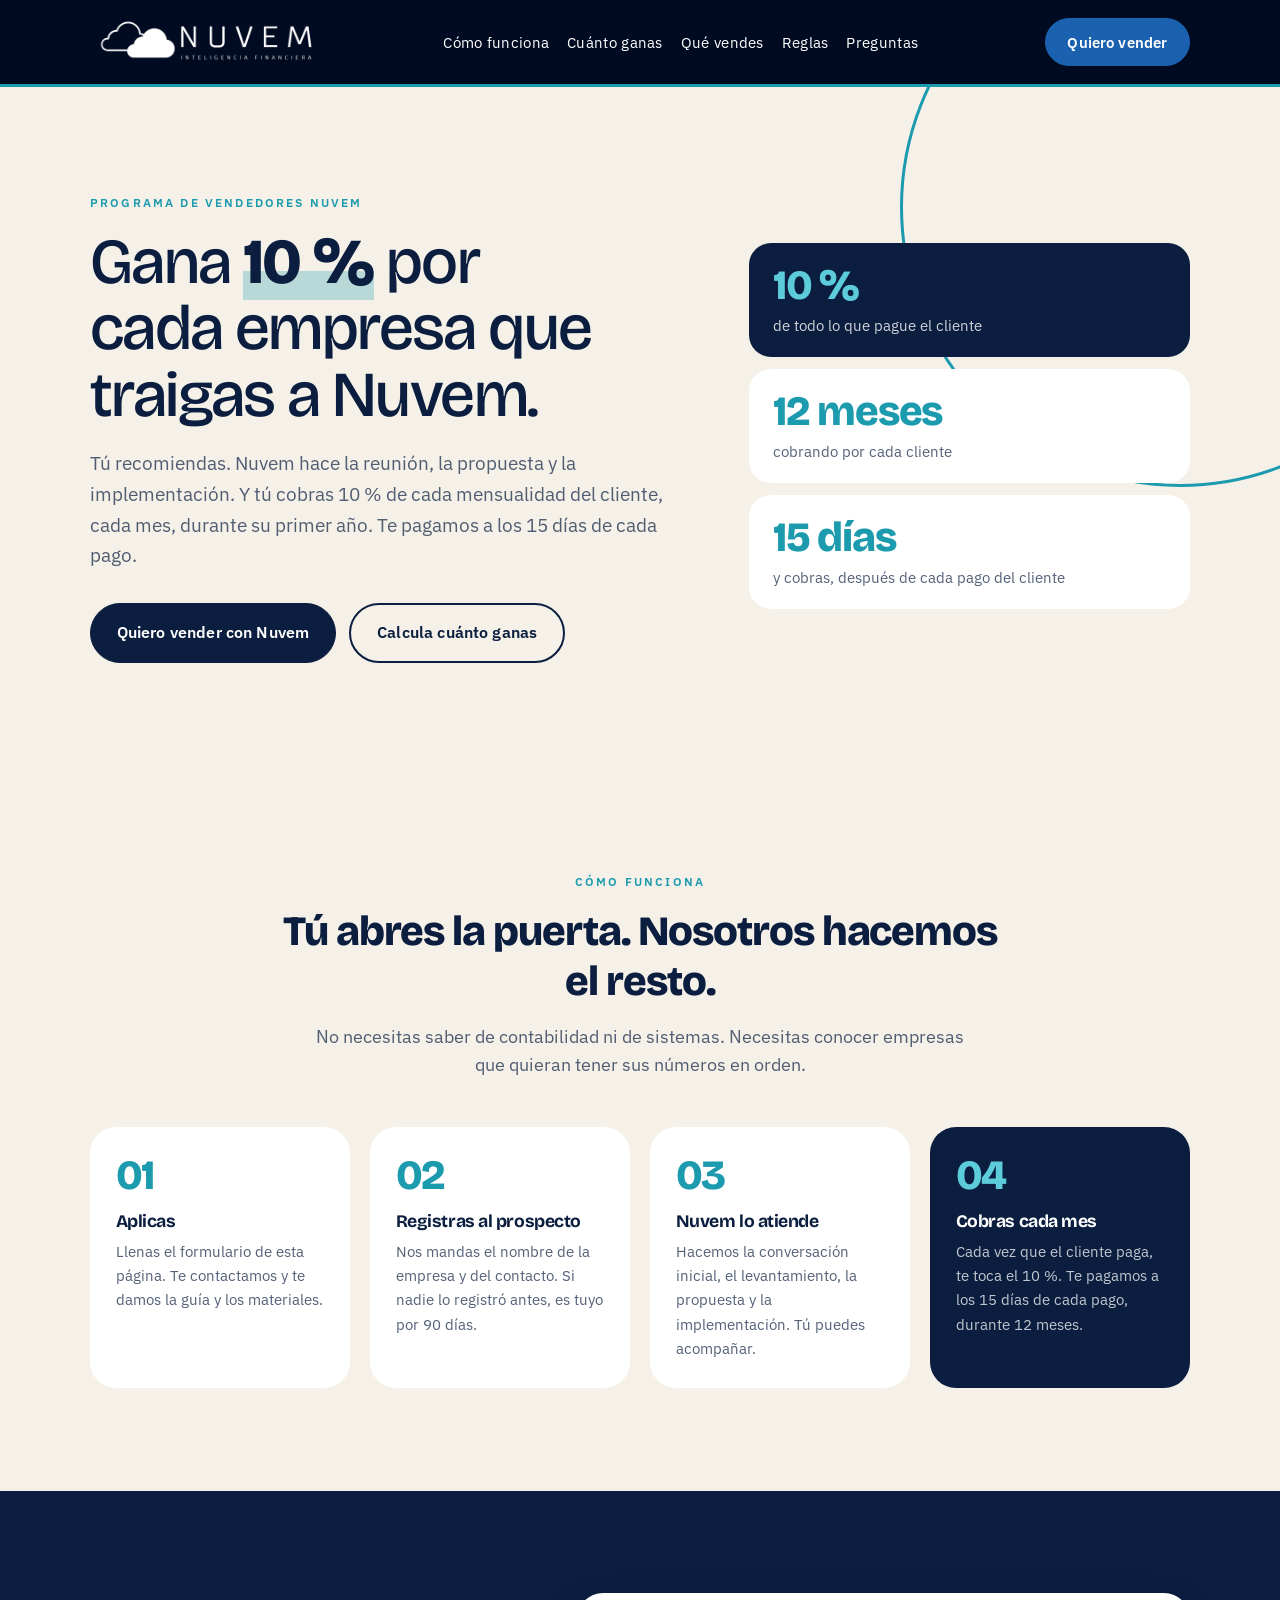
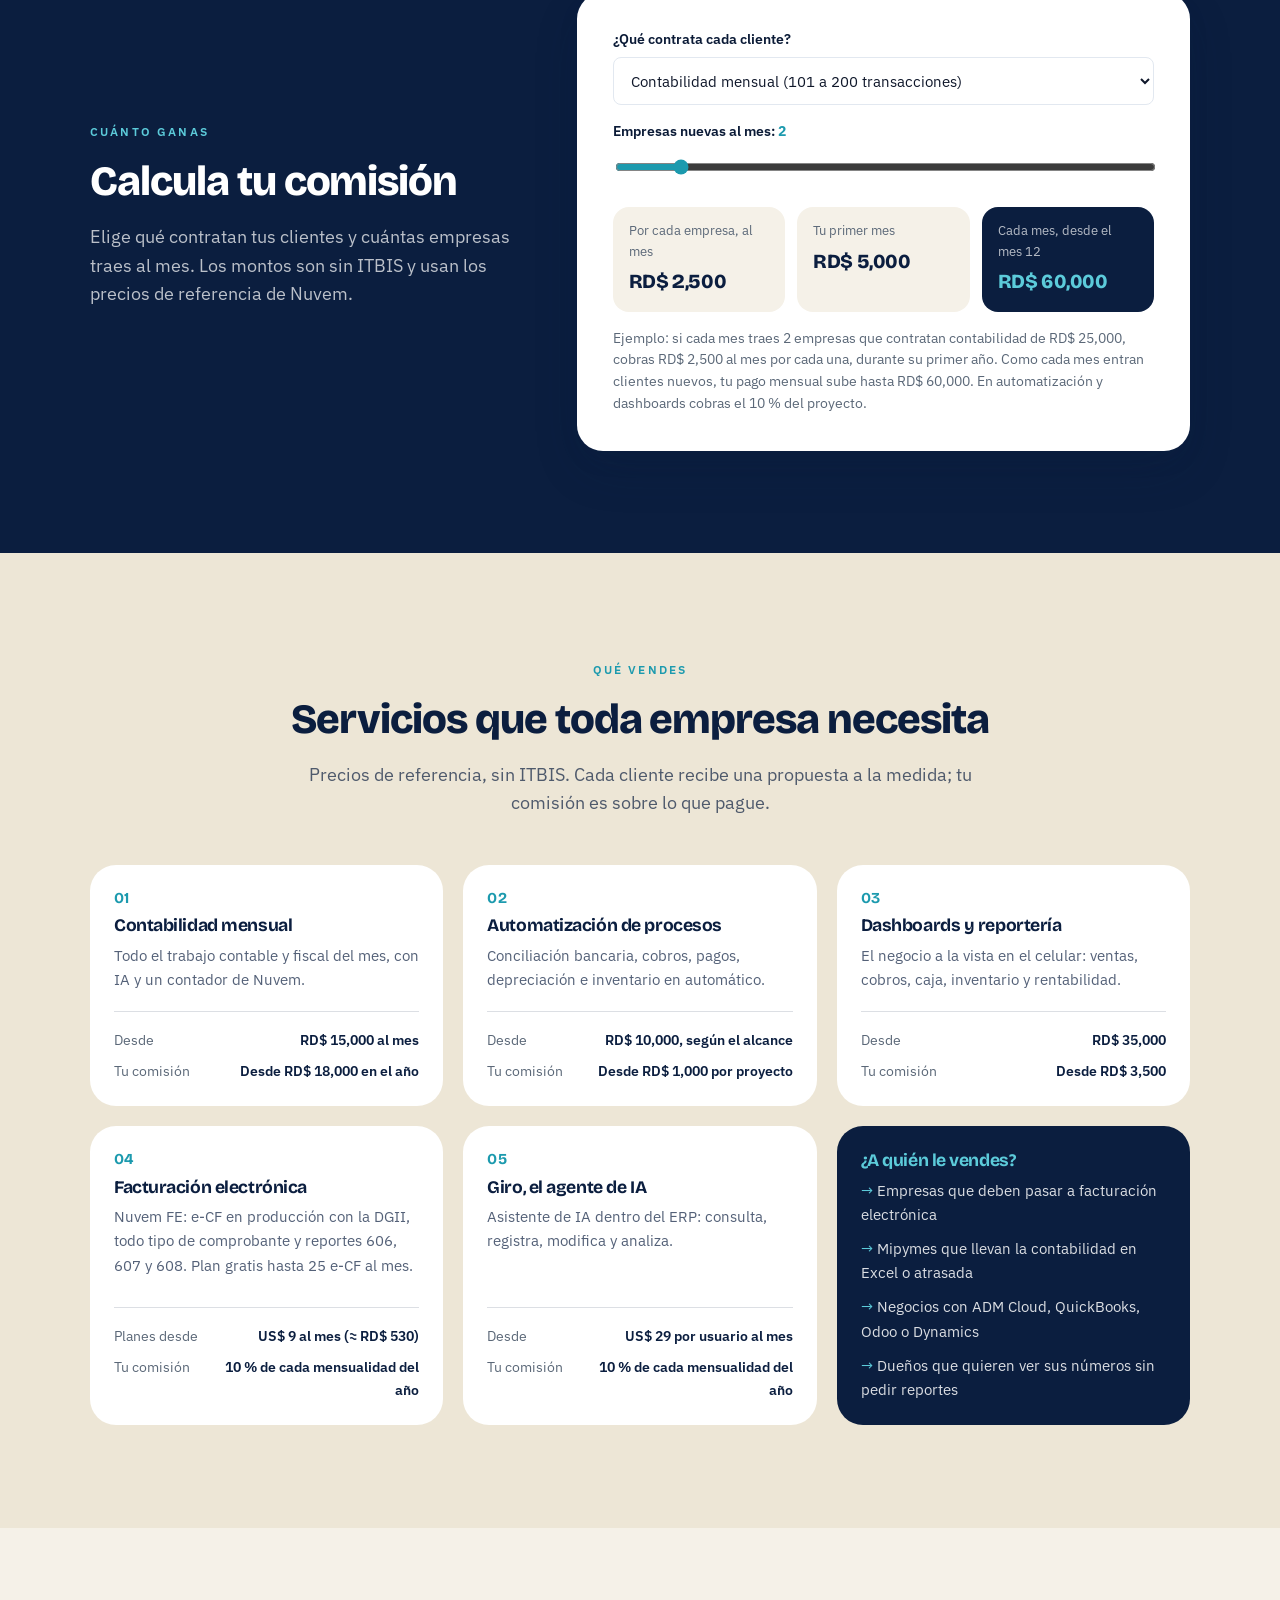
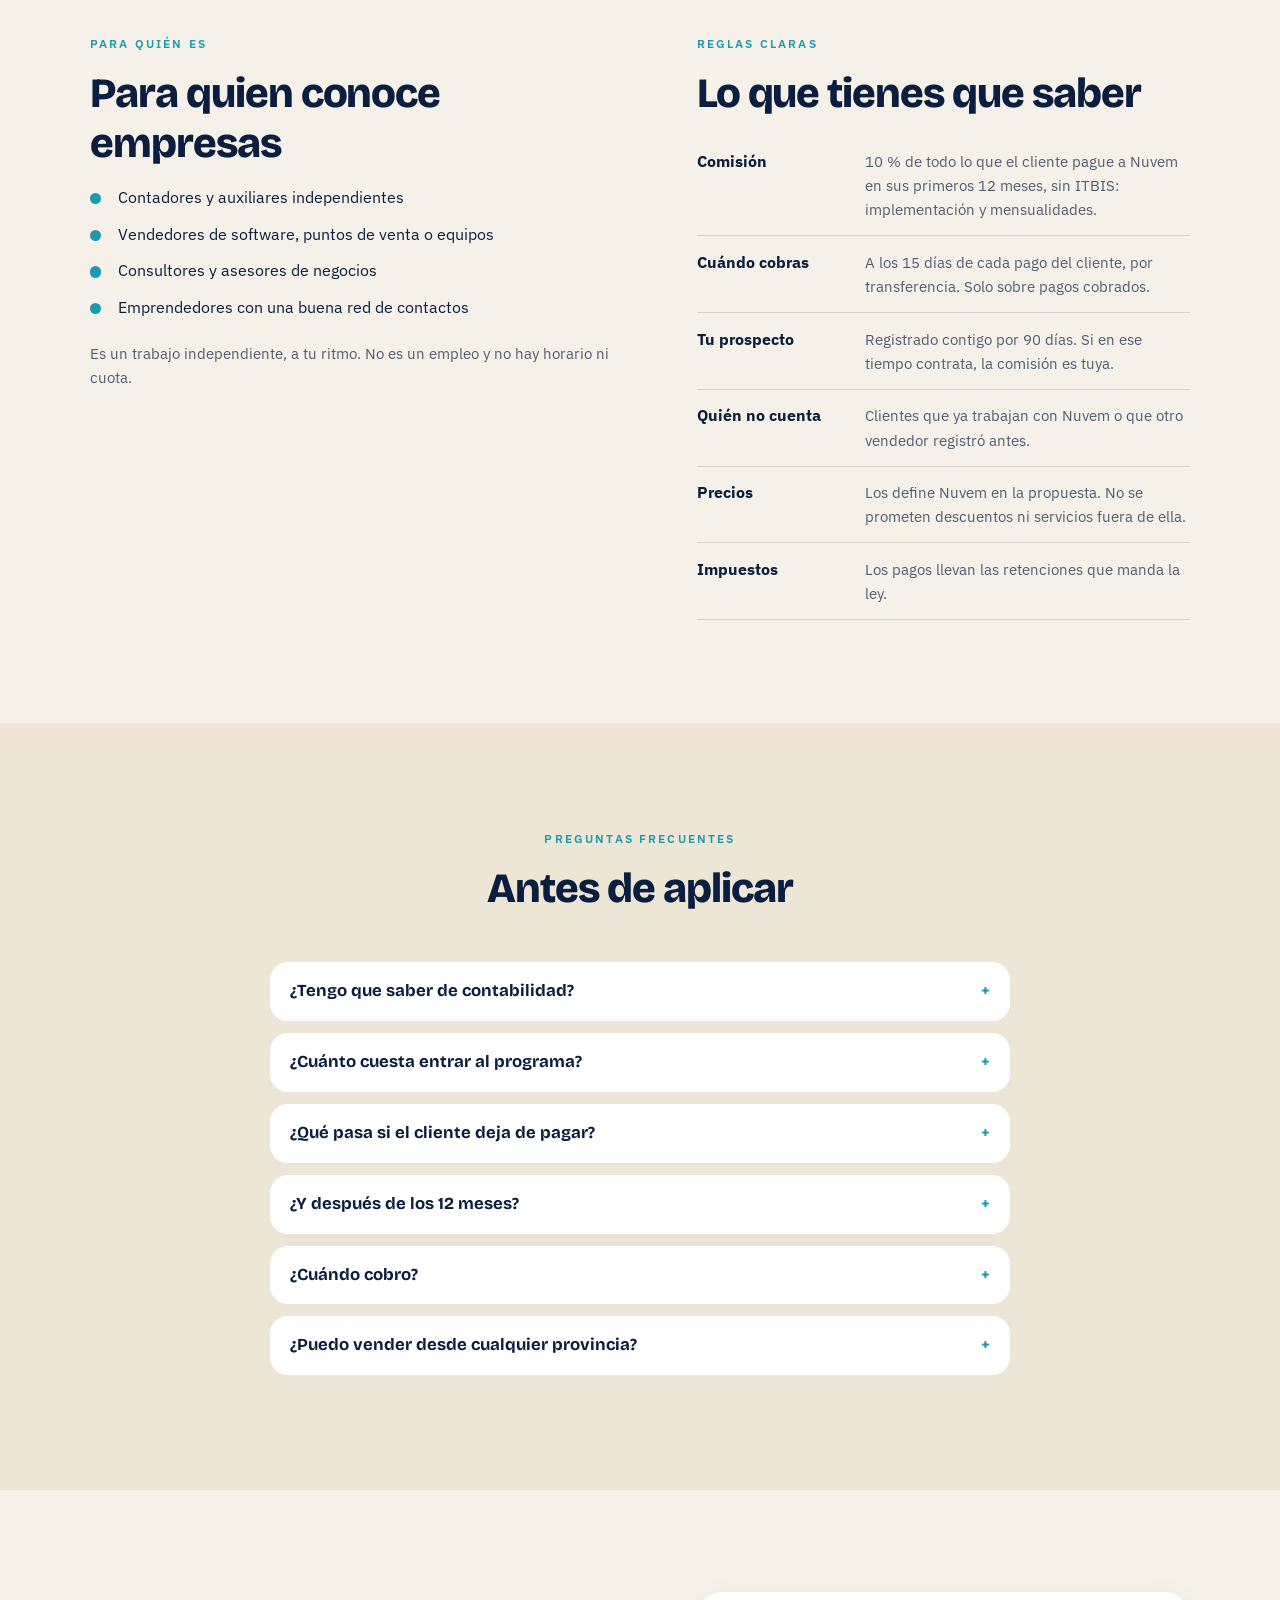
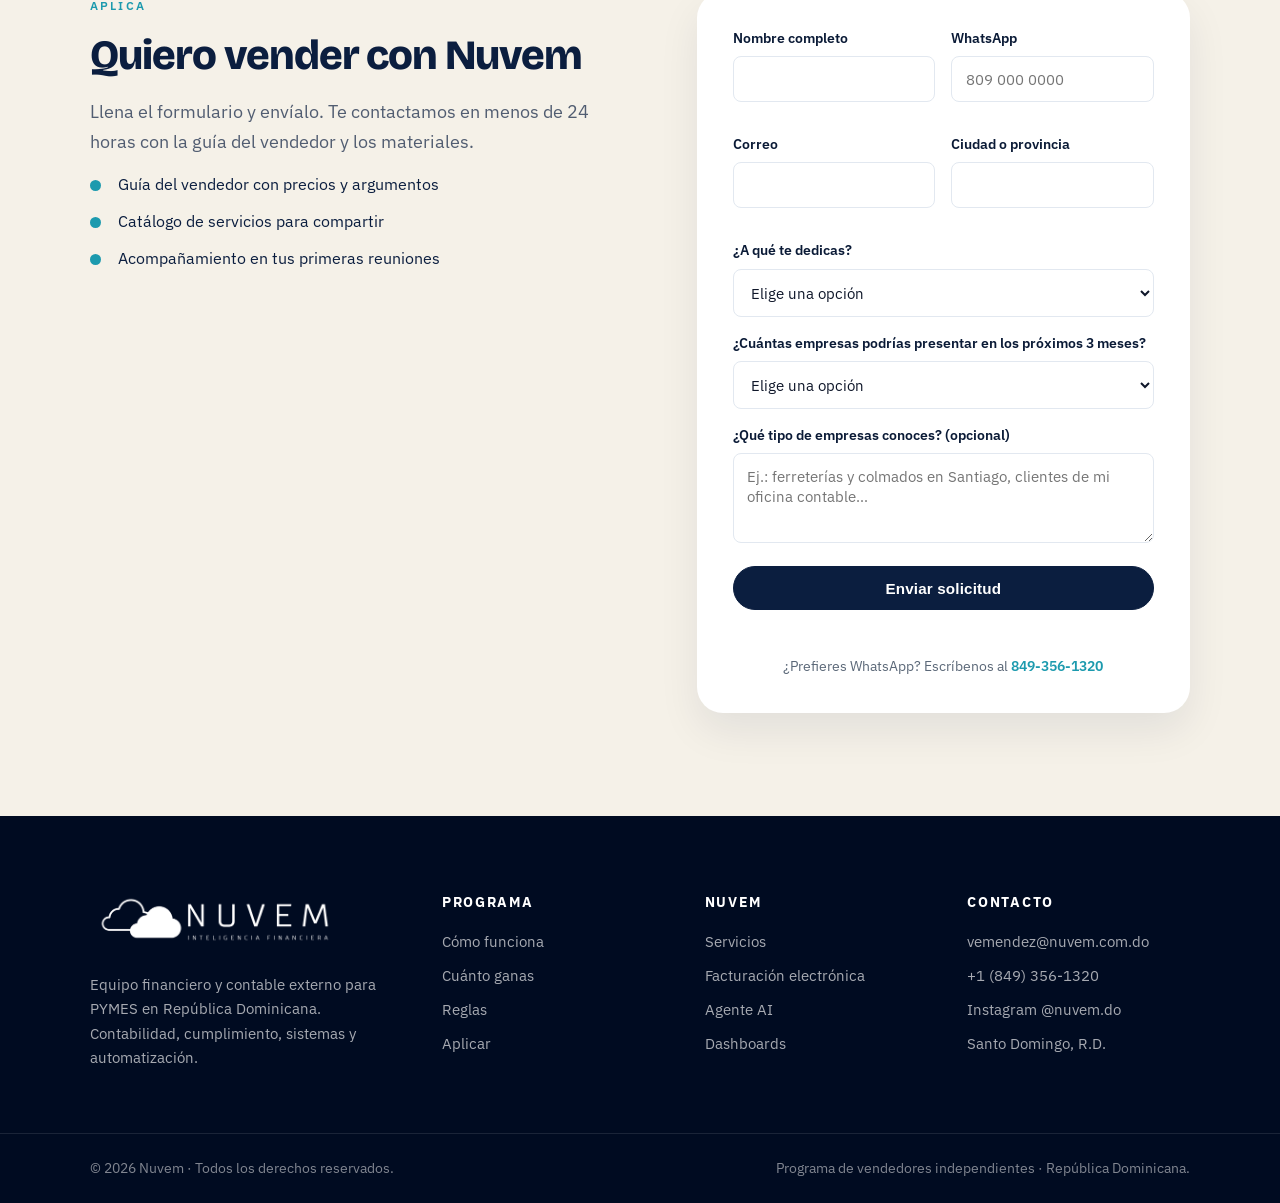
==== commit 5c0e0185: "Una sola marca con Nuvem FE: letra IBM Plex, naranja y botón azul. - Títulos en IBM Plex Serif y tex" ====
--- a/vendedores.html
+++ b/vendedores.html
@@ -15,7 +15,7 @@
 
   <link rel="preconnect" href="https://fonts.googleapis.com" />
   <link rel="preconnect" href="https://fonts.gstatic.com" crossorigin />
-  <link href="https://fonts.googleapis.com/css2?family=Bricolage+Grotesque:opsz,wght@12..96,400;12..96,500;12..96,600;12..96,700;12..96,800&family=Inter:wght@300;400;500;600;700;800&family=Playfair+Display:wght@500;600;700&display=swap" rel="stylesheet" />
+  <link href="https://fonts.googleapis.com/css2?family=Bricolage+Grotesque:opsz,wght@12..96,400;12..96,500;12..96,600;12..96,700;12..96,800&family=IBM+Plex+Sans:wght@300;400;500;600;700&family=IBM+Plex+Serif:wght@500;600&display=swap" rel="stylesheet" />
 
   <link rel="stylesheet" href="styles.css" />
   <link rel="stylesheet" href="vendedores.css" />
--- a/styles.css
+++ b/styles.css
@@ -11,9 +11,14 @@
   --navy-600: #1B3A6B;
   --navy-500: #2C4F87;
 
-  --gold-500: #E6B450;
-  --gold-600: #C99535;
-  --gold-100: #FCF3DE;
+  /* Naranja Nuvem: el mismo de ecf.nuvem.com.do (antes dorado). */
+  --gold-500: #E07030;
+  --gold-600: #C85E22;
+  --gold-100: #FCEBDD;
+
+  /* Acción: el azul de Nuvem FE. Un solo botón principal en los dos sitios. */
+  --action: #1A62B0;
+  --action-hover: #124C8C;
 
   --accent: #E07030;
   --header-bg: #000B21;
@@ -22,7 +27,7 @@
 
   --ink-900: #0F172A;
   --ink-700: #334155;
-  --ink-500: #64748B;
+  --ink-500: #5B6878;
   --ink-300: #CBD5E1;
   --ink-200: #E2E8F0;
   --ink-100: #F1F5F9;
@@ -42,8 +47,8 @@
 
   --container: 1180px;
 
-  --font-sans: 'Inter', system-ui, -apple-system, "Segoe UI", Roboto, sans-serif;
-  --font-display: 'Playfair Display', Georgia, serif;
+  --font-sans: 'IBM Plex Sans', system-ui, -apple-system, "Segoe UI", Roboto, sans-serif;
+  --font-display: 'IBM Plex Serif', Georgia, serif;
 
   --ease: cubic-bezier(.22, .8, .36, 1);
 }
@@ -110,7 +115,8 @@
   justify-content: center;
   gap: .5rem;
   padding: .75rem 1.25rem;
-  border-radius: 999px;
+  border-radius: var(--radius-sm);
+  min-height: 44px;
   font-weight: 600;
   font-size: .95rem;
   letter-spacing: 0.01em;
@@ -123,14 +129,14 @@
 .btn:active { transform: translateY(0); }
 
 .btn--primary {
-  background: var(--navy-800);
-  color: var(--white);
-  border-color: var(--navy-800);
+  background: var(--action);
+  color: var(--white);
+  border-color: var(--action);
 }
 .btn--primary:hover {
-  background: var(--navy-700);
-  color: var(--white);
-  box-shadow: var(--shadow-md);
+  background: var(--action-hover);
+  color: var(--white);
+  border-color: var(--action-hover);
 }
 
 .btn--gold {
@@ -170,29 +176,31 @@
 .btn--full { width: 100%; }
 
 .btn--nav {
-  background: var(--white);
-  color: var(--header-bg);
-  border-color: var(--white);
-  border-radius: 2px;
+  background: var(--action);
+  color: var(--white);
+  border-color: var(--action);
+  border-radius: var(--radius-sm);
   font-weight: 600;
   padding: .65rem 1.35rem;
 }
 .btn--nav:hover {
-  background: var(--ink-100);
-  color: var(--header-bg);
+  background: var(--action-hover);
+  border-color: var(--action-hover);
+  color: var(--white);
   box-shadow: none;
 }
 
 .btn--navy {
-  background: var(--header-bg);
-  color: var(--white);
-  border-color: var(--header-bg);
-  border-radius: 2px;
+  background: var(--action);
+  color: var(--white);
+  border-color: var(--action);
+  border-radius: var(--radius-sm);
   padding: .85rem 2rem;
   font-weight: 600;
 }
 .btn--navy:hover {
-  background: var(--navy-700);
+  background: var(--action-hover);
+  border-color: var(--action-hover);
   color: var(--white);
 }
 
@@ -258,7 +266,7 @@
 .nav__links {
   display: flex;
   align-items: center;
-  gap: clamp(1rem, 1.4vw, 1.6rem);
+  gap: clamp(1rem, 1.4vw, 1.25rem);
 }
 .nav__links a {
   font-size: .95rem;
@@ -356,7 +364,8 @@
 
 .hero__title {
   font-family: var(--font-display);
-  font-size: clamp(2rem, 4.6vw, 3.35rem);
+  /* IBM Plex Serif es más ancha que Playfair: 3rem mantiene el título en tres renglones. */
+  font-size: clamp(2rem, 4.2vw, 3rem);
   font-weight: 500;
   line-height: 1.14;
   color: var(--white);
@@ -395,7 +404,7 @@
   background: transparent;
   color: var(--header-bg);
   border: 1.5px solid rgba(0, 11, 33, .25);
-  border-radius: 2px;
+  border-radius: var(--radius-sm);
   padding: .85rem 1.6rem;
   font-weight: 600;
 }
@@ -408,7 +417,7 @@
   background: transparent;
   color: var(--white);
   border: 1.5px solid rgba(255, 255, 255, .45);
-  border-radius: 2px;
+  border-radius: var(--radius-sm);
   padding: .85rem 1.6rem;
   font-weight: 600;
 }
@@ -1374,6 +1383,8 @@
 .btn--v:hover { background: #142B54; color: #fff; box-shadow: 0 10px 24px rgba(11, 30, 63, .25); }
 .btn--vo { background: transparent; color: var(--v-navy); border: 2px solid var(--v-navy); }
 .btn--vo:hover { background: rgba(11, 30, 63, .06); color: var(--v-navy); }
+/* Vendedores conserva la forma de píldora de sus posts. */
+.btn--v, .btn--vo { border-radius: 999px; }
 
 /* Hero */
 .vpage .vhero {
@@ -1969,7 +1980,7 @@
   .footer__grid { grid-template-columns: 1fr 1fr; }
 }
 
-@media (max-width: 1120px) {
+@media (max-width: 1200px) {
   .nav__inner {
     display: flex;
     justify-content: flex-end;
@@ -2037,3 +2048,11 @@
   }
   .reveal { opacity: 1; transform: none; }
 }
+
+/* ---------- Celular: portada y logos parejos ---------- */
+@media (max-width: 640px) {
+  .hero__actions { display: grid; grid-template-columns: 1fr; width: 100%; max-width: 22rem; margin-inline: auto; }
+  .hero__actions .btn { width: 100%; }
+  .ecosystem__logos { display: grid; grid-template-columns: repeat(2, minmax(0, 1fr)); gap: .75rem; padding-inline: max(16px, env(safe-area-inset-left, 0px)) max(16px, env(safe-area-inset-right, 0px)); }
+  .ecosystem__logos .eco-logo { width: auto; min-width: 0; }
+}
